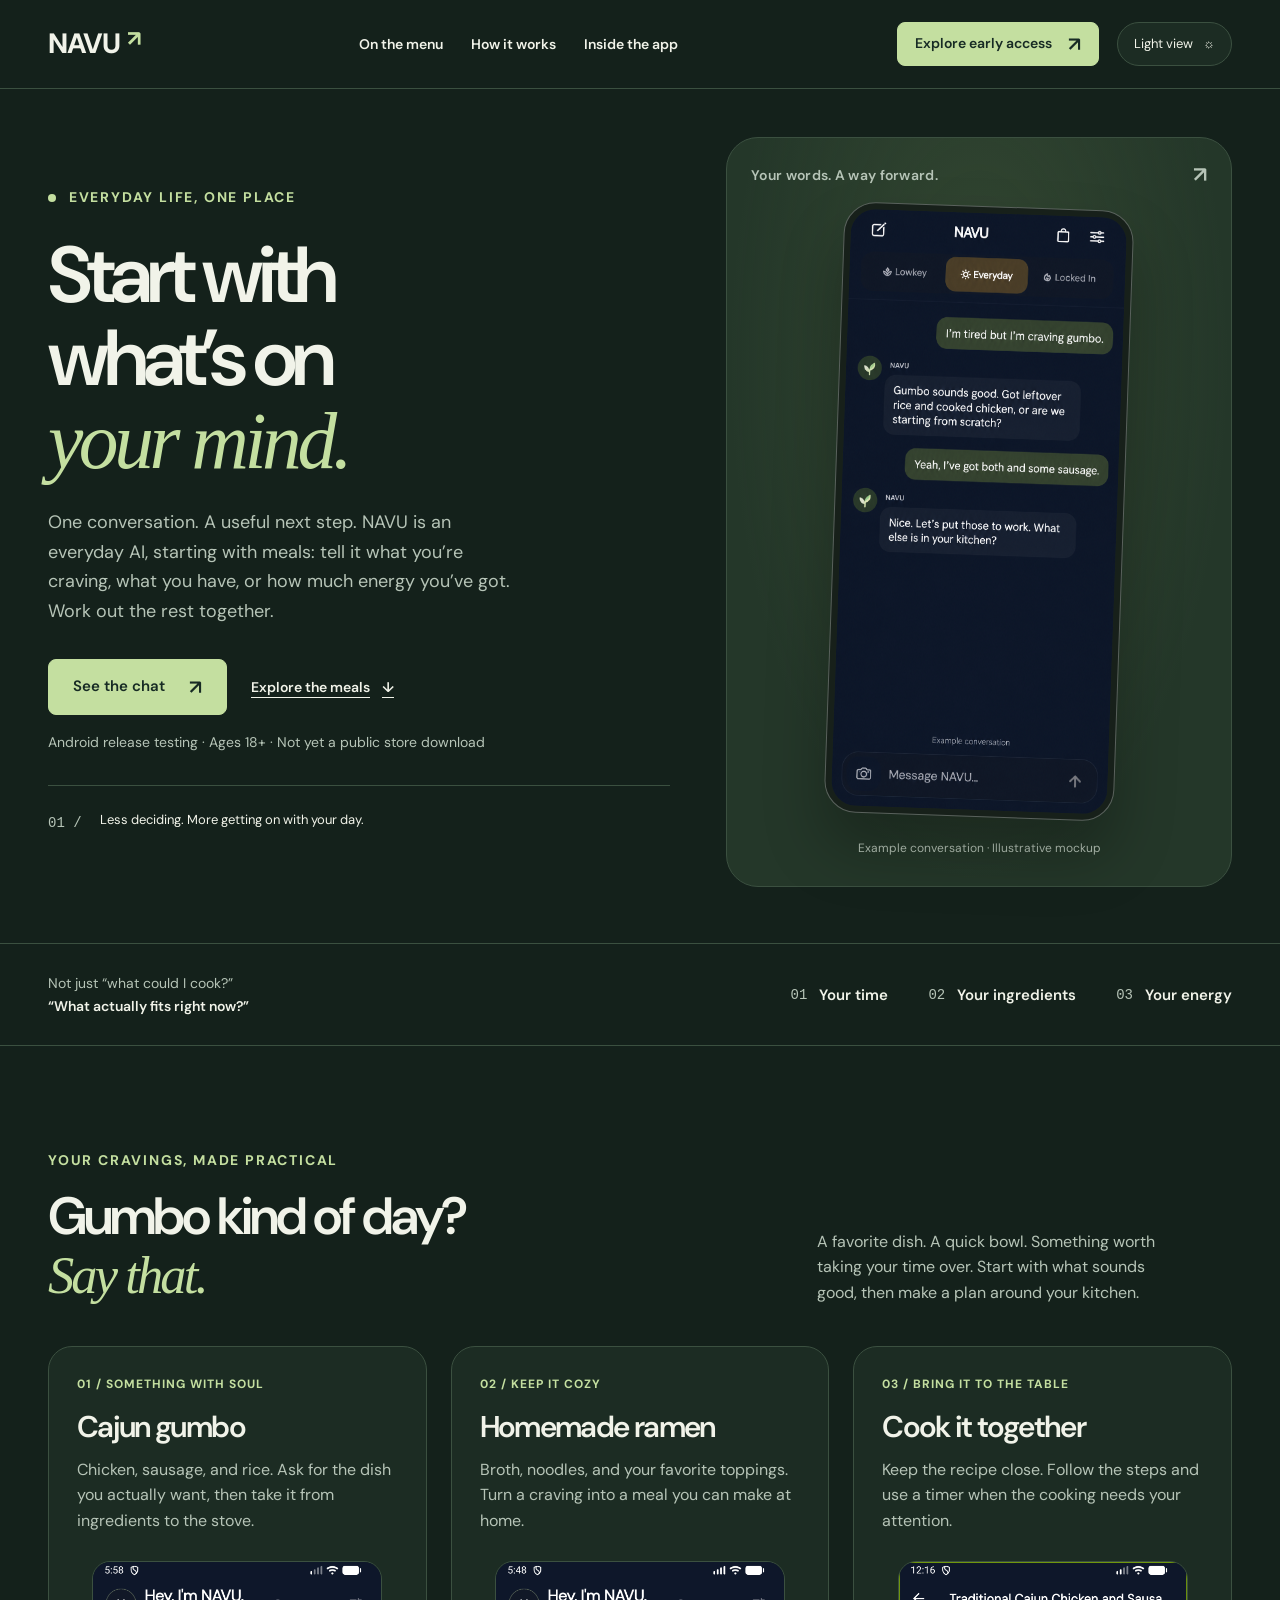
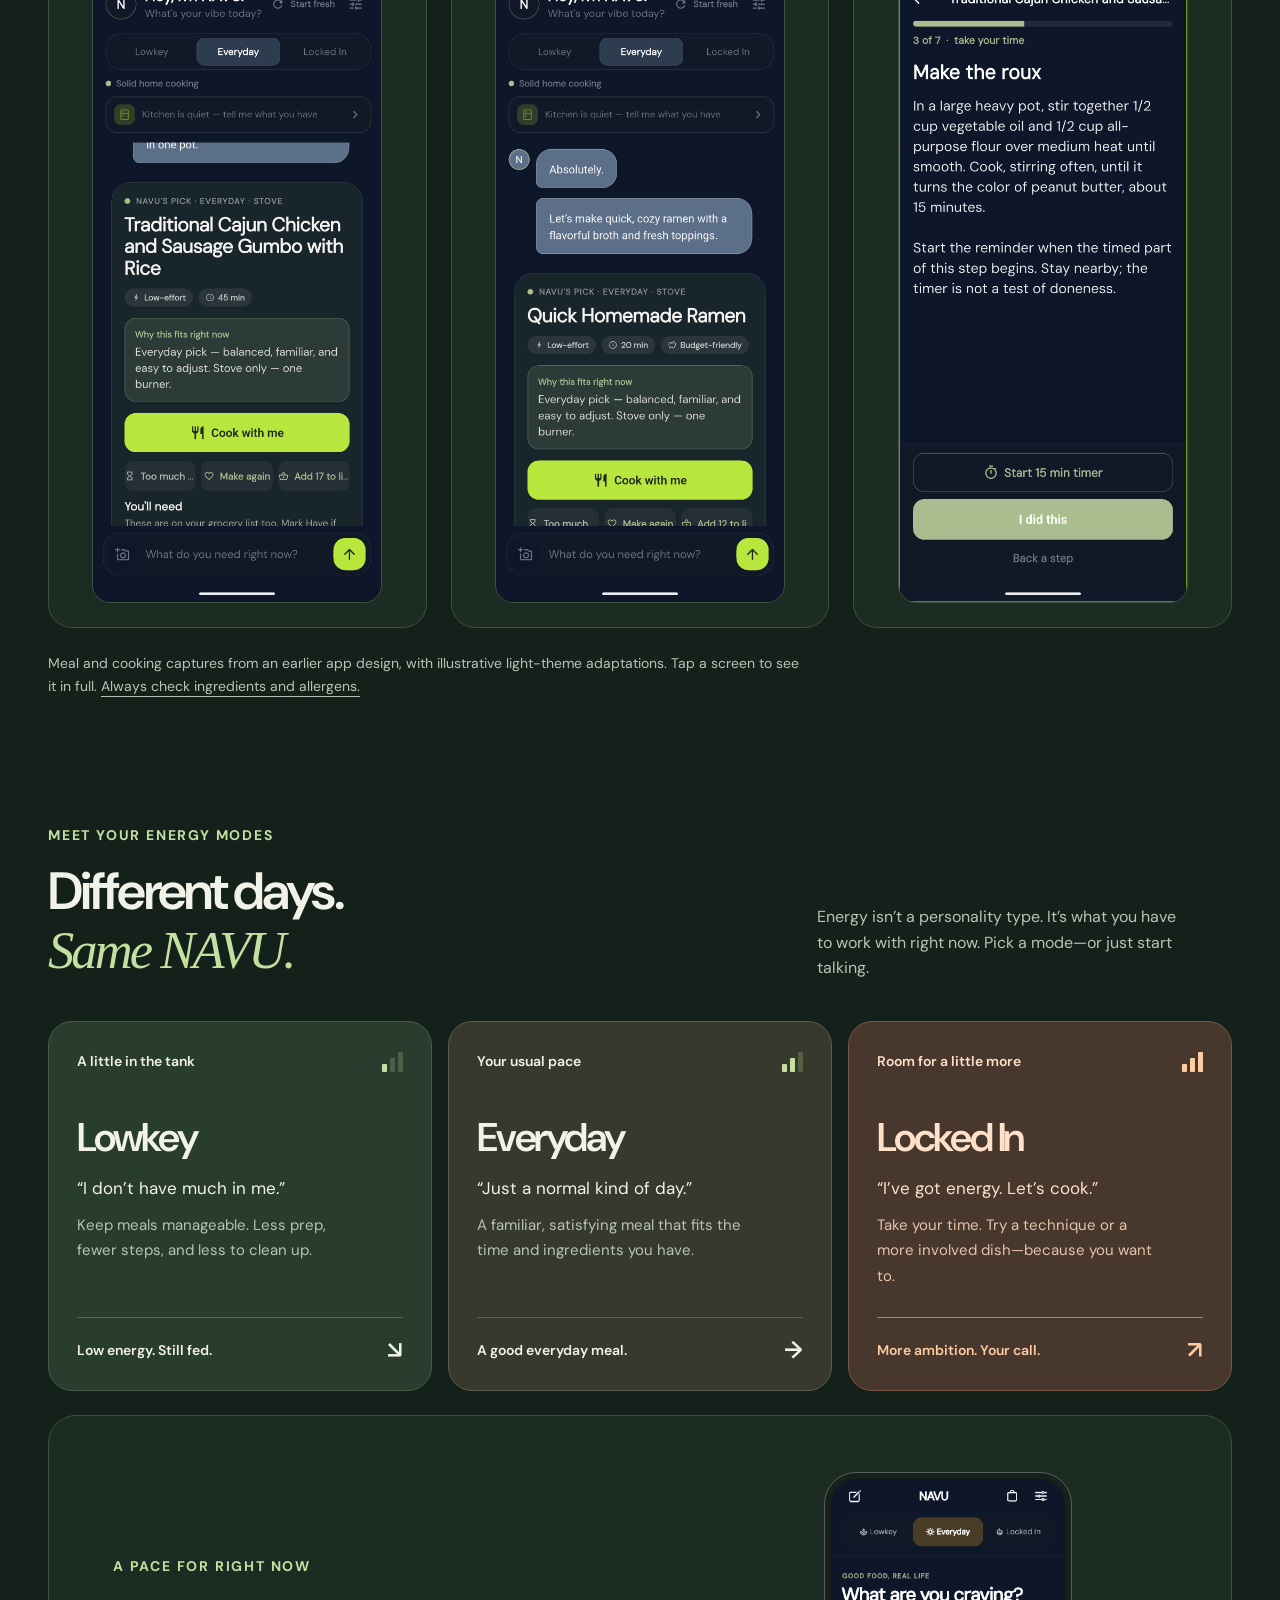
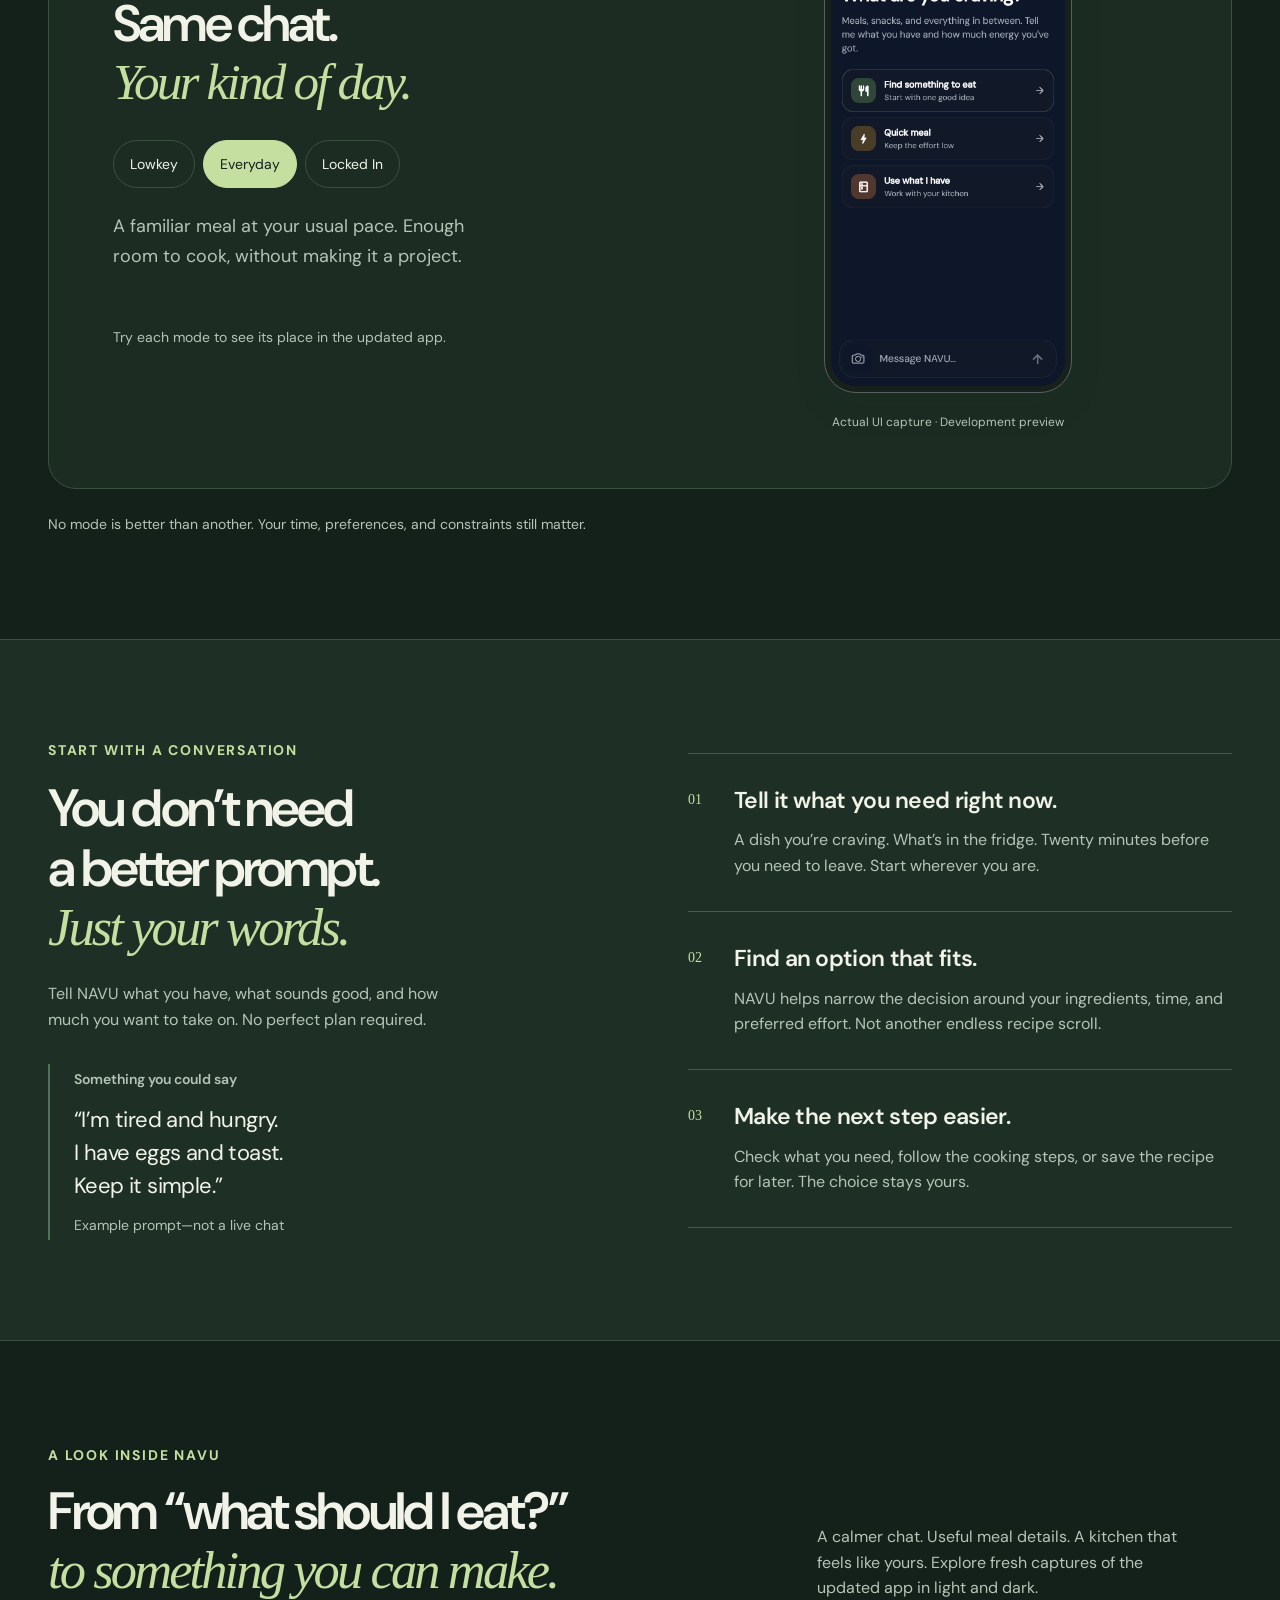
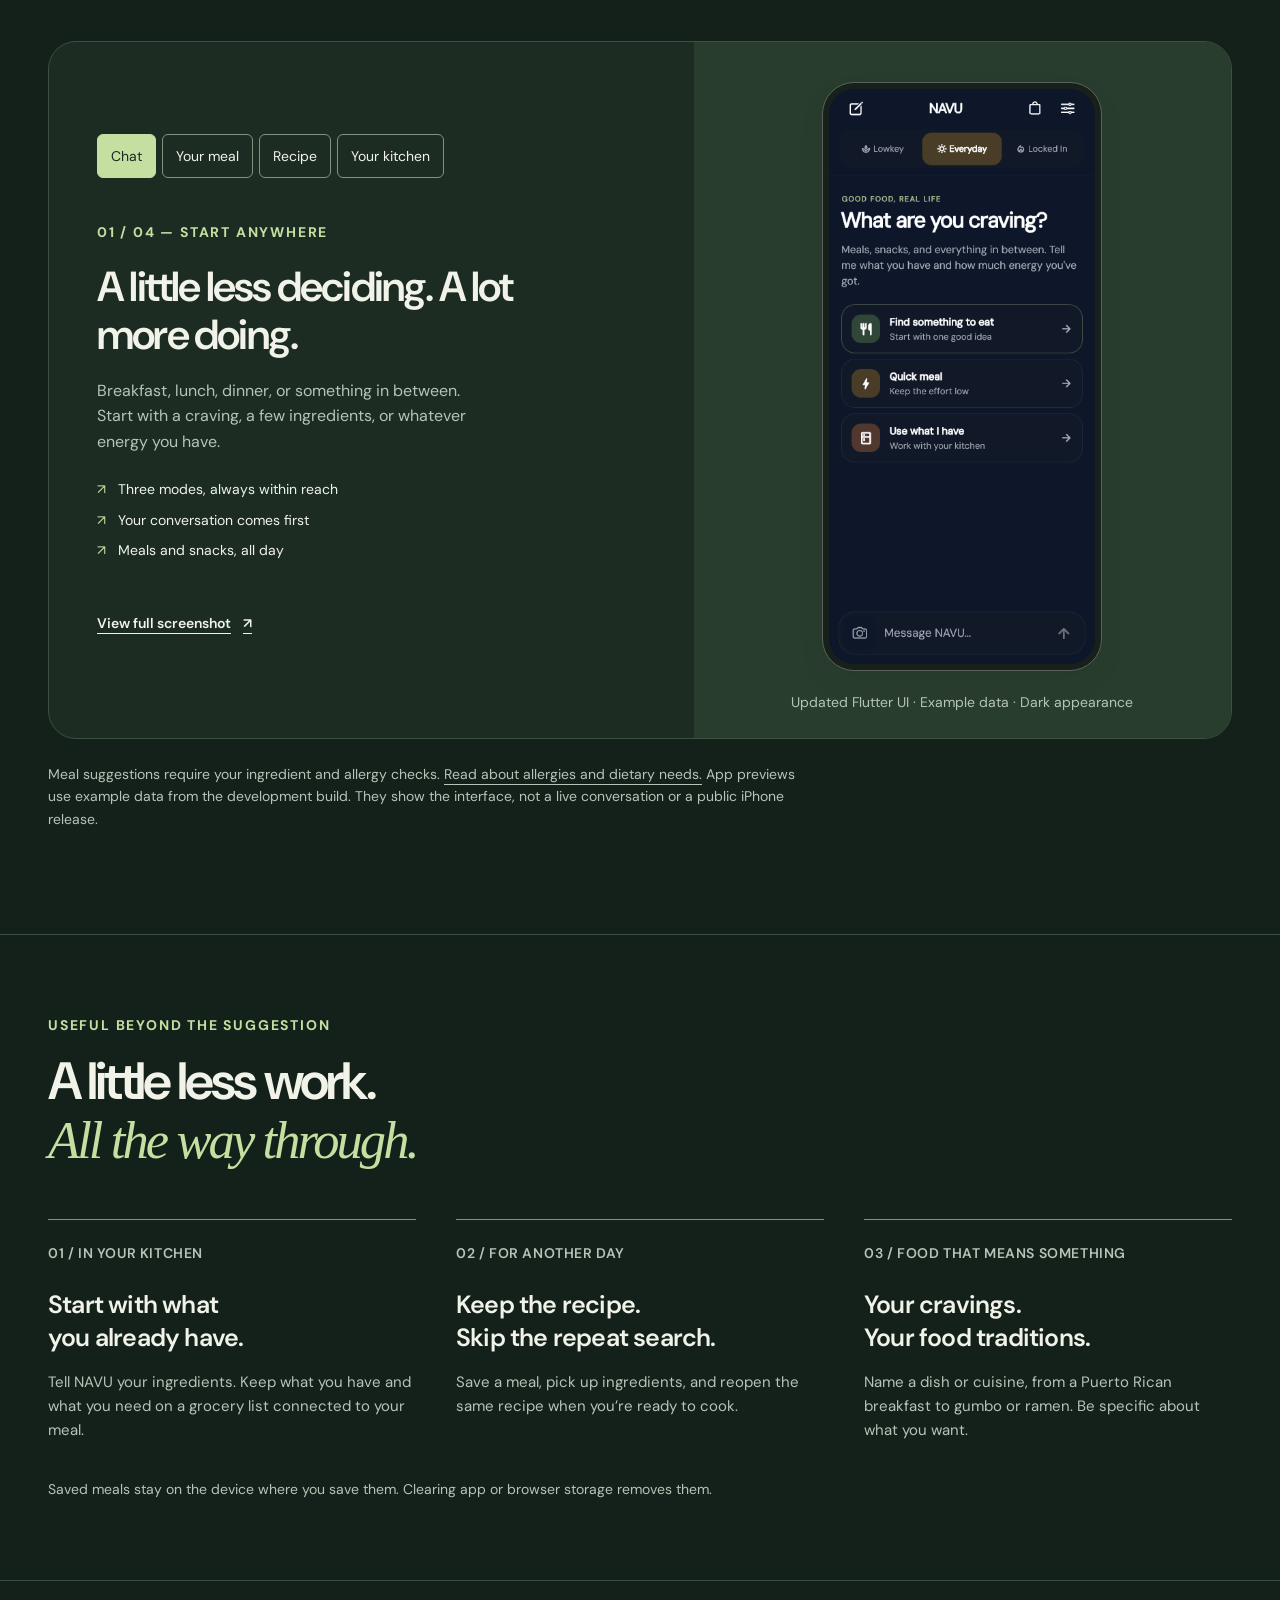
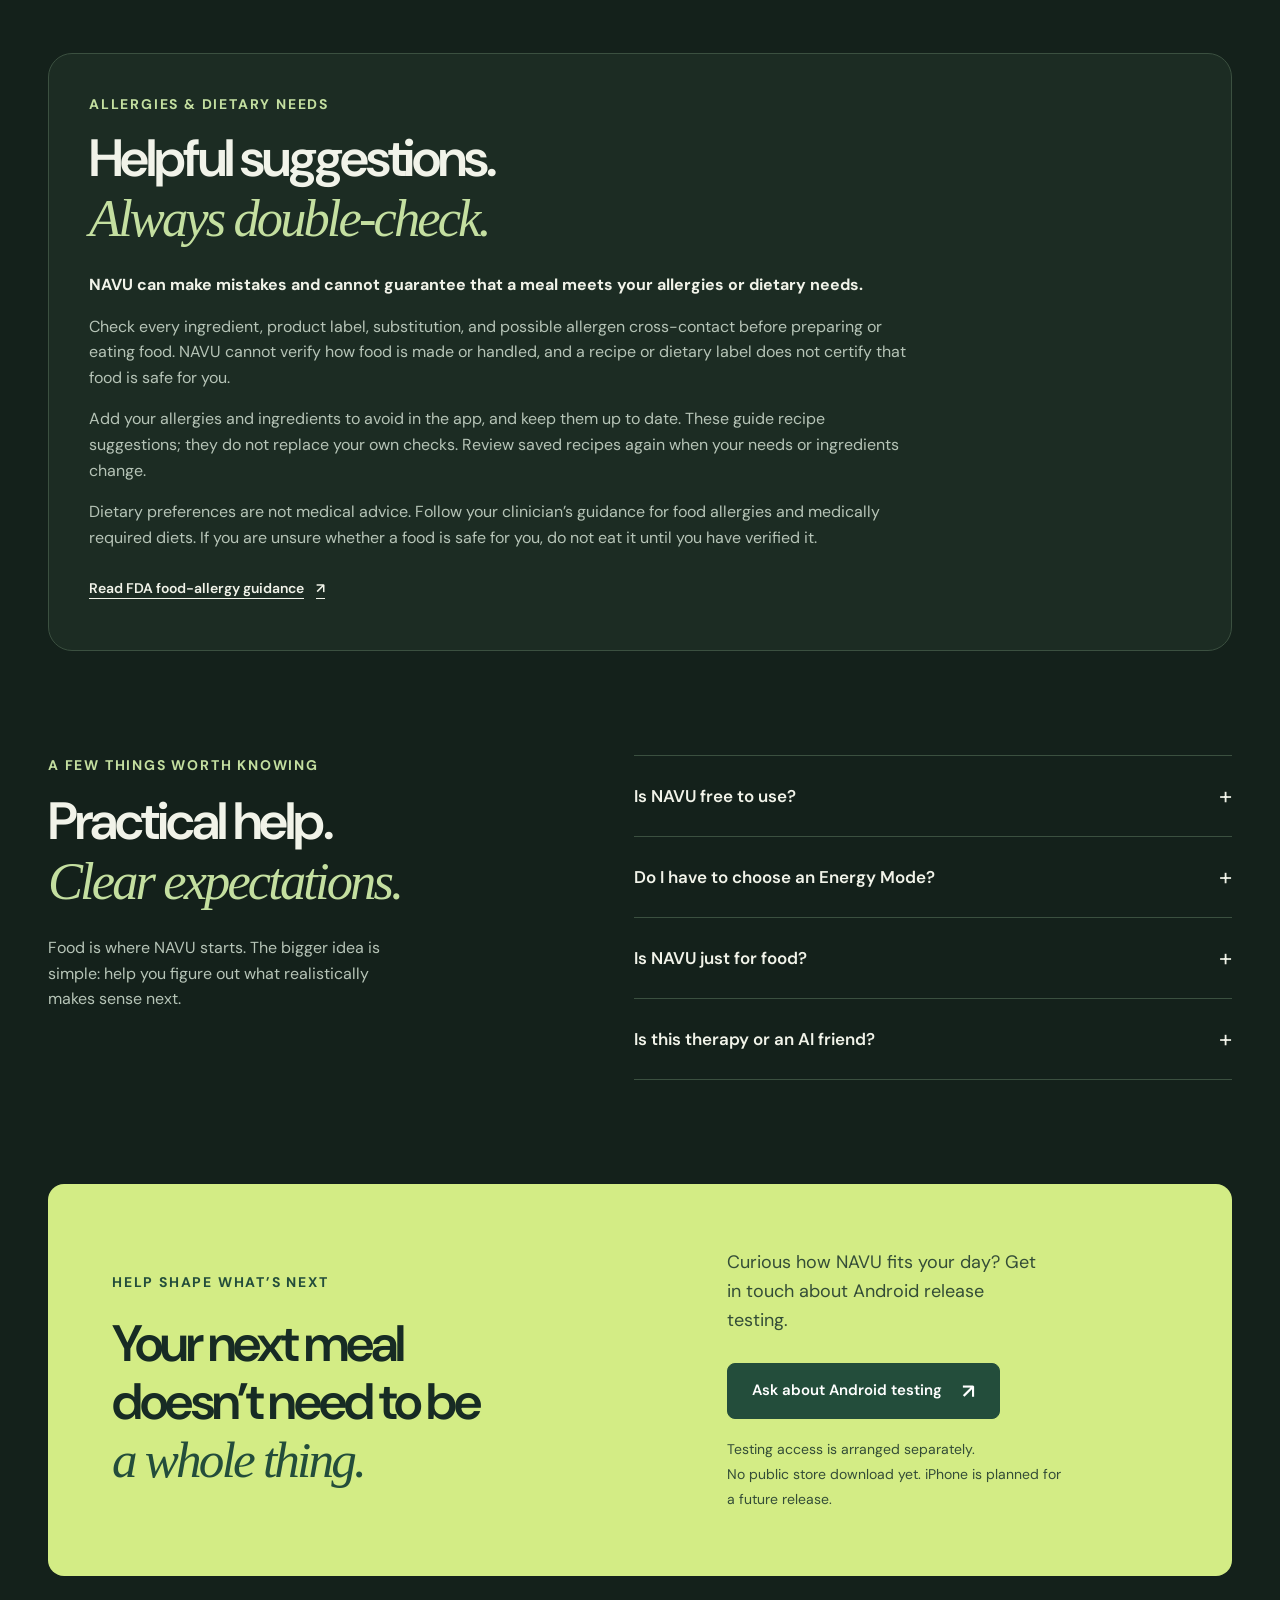
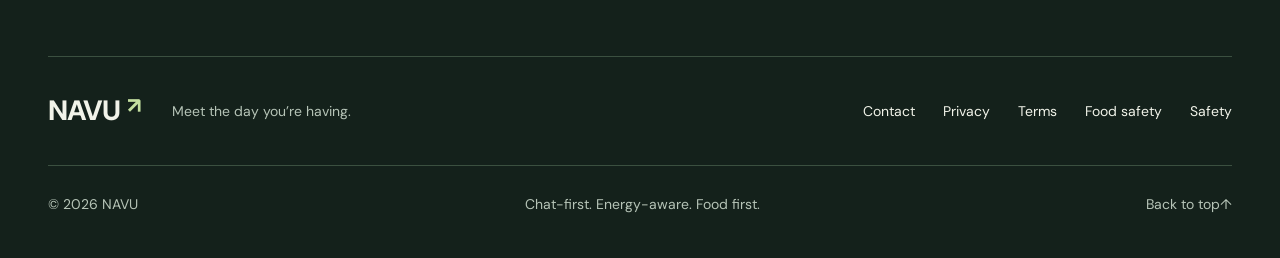
==== index.html @ 4146b5cf "Publish beta privacy notice and terms for shadow-mode retention" ====
<!DOCTYPE html>
<html lang="en" data-theme="dark">
<head>
  <meta charset="utf-8">
  <meta name="viewport" content="width=device-width, initial-scale=1">
  <title>NAVU — Everyday life starts with a conversation</title>
  <meta name="description" content="An everyday AI that starts with your words. Decide what to eat, plan groceries, and cook together—from quick ramen to Cajun gumbo. Meals are just the beginning.">
  <meta name="theme-color" content="#14211b">
  <meta property="og:title" content="NAVU — Everyday life starts with a conversation">
  <meta property="og:description" content="Tell NAVU what you need right now. Find a meal that fits. Chat-first, energy-aware, and starting with food.">
  <meta property="og:image" content="https://navu.life/icon-512.png">
  <meta property="og:image:alt" content="NAVU app icon">
  <meta property="og:url" content="https://navu.life/">
  <meta property="og:type" content="website">
  <meta name="twitter:card" content="summary">
  <link rel="canonical" href="https://navu.life/">
  <link rel="icon" type="image/png" href="favicon.png">
  <link rel="apple-touch-icon" href="icon-192.png">
  <link rel="stylesheet" href="website.css?v=20260909-2">
  <script src="website.js?v=20260909-2" defer></script>
</head>
<body>
  <a class="skip-link" href="#main">Skip to content</a>
  <header class="site-header">
    <div class="container header-inner">
      <a class="wordmark" href="index.html" aria-label="NAVU home">NAVU<span aria-hidden="true">↗</span></a>
      <nav class="desktop-nav" aria-label="Main navigation">
        <a href="#meals">On the menu</a>
        <a href="#technology">How it works</a>
        <a href="#demo">Inside the app</a>
      </nav>
      <a class="button button-small header-cta" href="#phones">Explore early access <span aria-hidden="true">↗</span></a>
      <button class="theme-toggle" type="button" aria-label="Switch to light appearance" data-theme-toggle hidden>Light view <span aria-hidden="true">☼</span></button>
      <details class="mobile-menu">
        <summary aria-label="Navigation menu">Menu <span aria-hidden="true">+</span></summary>
        <nav aria-label="Mobile navigation">
          <a href="#meals">On the menu</a>
          <a href="#technology">How it works</a>
          <a href="#demo">Inside the app</a>
          <a href="#phones">Android testing</a>
          <a href="privacy.html">Privacy</a><a href="terms.html">Terms</a>
        </nav>
      </details>
    </div>
  </header>

  <main id="main" tabindex="-1">
    <section class="hero container" aria-labelledby="hero-heading">
      <div class="hero-copy">
        <p class="eyebrow"><span class="small-mark" aria-hidden="true"></span> Everyday life, one place</p>
        <h1 id="hero-heading">Start with<br>what’s on<br><em>your mind.</em></h1>
        <p class="hero-description">One conversation. A useful next step. NAVU is an everyday AI, starting with meals: tell it what you’re craving, what you have, or how much energy you’ve got. Work out the rest together.</p>
        <div class="hero-actions">
          <a class="button" href="#demo">See the chat <span aria-hidden="true">↗</span></a>
          <a class="text-link" href="#meals">Explore the meals <span aria-hidden="true">↓</span></a>
        </div>
        <p class="access-note">Android release testing · Ages 18+ · Not yet a public store download</p>
        <div class="hero-principle"><span aria-hidden="true">01 /</span> Less deciding. More getting on with your day.</div>
      </div>
      <figure class="hero-visual">
        <div class="visual-topline"><span>Your words. A way forward.</span><span aria-hidden="true">↗</span></div>
        <div class="phone-frame hero-phone">
          <img src="assets/navu-gumbo-chat-example.png" data-hero-screen alt="Illustrative NAVU conversation: a tired user asks for gumbo and discusses rice, chicken, and sausage they already have" fetchpriority="high">
        </div>
        <figcaption data-hero-caption>Example conversation · Illustrative mockup</figcaption>
      </figure>
    </section>

    <div class="fit-strip">
      <div class="container fit-inner">
        <p>Not just “what could I cook?”<br><strong>“What actually fits right now?”</strong></p>
        <ul aria-label="What goes into a meal decision">
          <li><span aria-hidden="true">01</span> Your time</li>
          <li><span aria-hidden="true">02</span> Your ingredients</li>
          <li><span aria-hidden="true">03</span> Your energy</li>
        </ul>
      </div>
    </div>

    <section class="section container meal-showcase" id="meals" aria-labelledby="meals-heading">
      <div class="section-heading">
        <div><p class="eyebrow">Your cravings, made practical</p><h2 id="meals-heading">Gumbo kind of day?<br><em>Say that.</em></h2></div>
        <p>A favorite dish. A quick bowl. Something worth taking your time over. Start with what sounds good, then make a plan around your kitchen.</p>
      </div>
      <div class="meal-gallery">
        <article class="meal-story">
          <div class="meal-story-copy"><p class="eyebrow">01 / Something with soul</p><h3>Cajun gumbo</h3><p>Chicken, sausage, and rice. Ask for the dish you actually want, then take it from ingredients to the stove.</p></div>
          <a class="meal-capture" href="assets/navu-gumbo-real.png" aria-label="View the full Cajun gumbo app screenshot"><img src="assets/navu-gumbo-real.png" width="1080" height="2400" alt="Cajun chicken and sausage gumbo recipe card in an earlier NAVU app build" loading="lazy"></a>
        </article>
        <article class="meal-story">
          <div class="meal-story-copy"><p class="eyebrow">02 / Keep it cozy</p><h3>Homemade ramen</h3><p>Broth, noodles, and your favorite toppings. Turn a craving into a meal you can make at home.</p></div>
          <a class="meal-capture" href="assets/navu-ramen-real.png" aria-label="View the full homemade ramen app screenshot"><img src="assets/navu-ramen-real.png" width="1080" height="2400" alt="Homemade ramen conversation and recipe card in an earlier NAVU app build" loading="lazy"></a>
        </article>
        <article class="meal-story">
          <div class="meal-story-copy"><p class="eyebrow">03 / Bring it to the table</p><h3>Cook it together</h3><p>Keep the recipe close. Follow the steps and use a timer when the cooking needs your attention.</p></div>
          <a class="meal-capture" href="assets/navu-cook-with-me-20260830.png" aria-label="View the full gumbo cooking steps screenshot"><img src="assets/navu-cook-with-me-20260830.png" width="1080" height="2400" alt="Gumbo roux step and cooking timer in an earlier NAVU app build" loading="lazy"></a>
        </article>
      </div>
      <p class="section-note">Meal and cooking captures from an earlier app design, with illustrative light-theme adaptations. Tap a screen to see it in full. <a href="#food-safety">Always check ingredients and allergens.</a></p>
    </section>

    <section class="section container energy-section" id="vibes" aria-labelledby="energy-heading">
      <div class="section-heading">
        <div><p class="eyebrow">Meet your Energy Modes</p><h2 id="energy-heading">Different days.<br><em>Same NAVU.</em></h2></div>
        <p>Energy isn’t a personality type. It’s what you have to work with right now. Pick a mode—or just start talking.</p>
      </div>
      <div class="energy-grid">
        <article class="energy-card lowkey">
          <div class="mode-top"><span class="mode-level">A little in the tank</span><span class="energy-meter" aria-hidden="true"><i></i><i></i><i></i></span></div>
          <h3>Lowkey</h3>
          <p class="mode-quote">“I don’t have much in me.”</p>
          <p>Keep meals manageable. Less prep, fewer steps, and less to clean up.</p>
          <div class="mode-bottom"><span>Low energy. Still fed.</span><span aria-hidden="true">↘</span></div>
        </article>
        <article class="energy-card everyday">
          <div class="mode-top"><span class="mode-level">Your usual pace</span><span class="energy-meter" aria-hidden="true"><i></i><i></i><i></i></span></div>
          <h3>Everyday</h3>
          <p class="mode-quote">“Just a normal kind of day.”</p>
          <p>A familiar, satisfying meal that fits the time and ingredients you have.</p>
          <div class="mode-bottom"><span>A good everyday meal.</span><span aria-hidden="true">→</span></div>
        </article>
        <article class="energy-card locked">
          <div class="mode-top"><span class="mode-level">Room for a little more</span><span class="energy-meter" aria-hidden="true"><i></i><i></i><i></i></span></div>
          <h3>Locked In</h3>
          <p class="mode-quote">“I’ve got energy. Let’s cook.”</p>
          <p>Take your time. Try a technique or a more involved dish—because you want to.</p>
          <div class="mode-bottom"><span>More ambition. Your call.</span><span aria-hidden="true">↗</span></div>
        </article>
      </div>
      <div class="mode-explorer" data-mode-explorer>
        <div class="mode-explorer-copy">
          <p class="eyebrow">A pace for right now</p>
          <h3>Same chat.<br><em>Your kind of day.</em></h3>
          <div class="mode-options" role="group" aria-label="Preview an energy mode" hidden>
            <button type="button" data-mode="lowkey" aria-pressed="false">Lowkey</button>
            <button type="button" data-mode="everyday" aria-pressed="true">Everyday</button>
            <button type="button" data-mode="locked" aria-pressed="false">Locked In</button>
          </div>
          <div aria-live="polite" aria-atomic="true"><p class="mode-detail" data-mode-description>A familiar meal at your usual pace. Enough room to cook, without making it a project.</p></div>
          <p class="section-note">Try each mode to see its place in the updated app.</p>
        </div>
        <figure><div class="phone-frame mode-phone"><img data-mode-screen src="assets/preview/welcome-dark.png" width="390" height="844" alt="Everyday selected on NAVU’s updated chat home" loading="lazy"></div><figcaption>Actual UI capture · Development preview</figcaption></figure>
      </div>
      <p class="section-note">No mode is better than another. Your time, preferences, and constraints still matter.</p>
    </section>

    <section class="how-section" id="technology" aria-labelledby="how-heading">
      <div class="container how-layout">
        <div class="how-intro">
          <p class="eyebrow">Start with a conversation</p>
          <h2 id="how-heading">You don’t need<br>a better prompt.<br><em>Just your words.</em></h2>
          <p>Tell NAVU what you have, what sounds good, and how much you want to take on. No perfect plan required.</p>
          <div class="prompt-example"><span class="example-label">Something you could say</span><blockquote>“I’m tired and hungry.<br>I have eggs and toast.<br>Keep it simple.”</blockquote><span class="example-caption">Example prompt—not a live chat</span></div>
        </div>
        <ol class="how-steps">
          <li><span class="step-index">01</span><div><h3>Tell it what you need right now.</h3><p>A dish you’re craving. What’s in the fridge. Twenty minutes before you need to leave. Start wherever you are.</p></div></li>
          <li><span class="step-index">02</span><div><h3>Find an option that fits.</h3><p>NAVU helps narrow the decision around your ingredients, time, and preferred effort. Not another endless recipe scroll.</p></div></li>
          <li><span class="step-index">03</span><div><h3>Make the next step easier.</h3><p>Check what you need, follow the cooking steps, or save the recipe for later. The choice stays yours.</p></div></li>
        </ol>
      </div>
    </section>

    <section class="section container" id="demo" aria-labelledby="demo-heading">
      <div class="section-heading">
        <div><p class="eyebrow">A look inside NAVU</p><h2 id="demo-heading">From “what should I eat?”<br><em>to something you can make.</em></h2></div>
        <p>A calmer chat. Useful meal details. A kitchen that feels like yours. Explore fresh captures of the updated app in light and dark.</p>
      </div>
      <div class="product-tour" data-product-tour>
        <div class="tour-content">
          <div class="tour-buttons" role="group" aria-label="Choose an app screenshot" hidden>
            <button type="button" data-tour-tab="chat" aria-pressed="true">Chat</button>
            <button type="button" data-tour-tab="meal" aria-pressed="false">Your meal</button>
            <button type="button" data-tour-tab="recipe" aria-pressed="false">Recipe</button>
            <button type="button" data-tour-tab="setup" aria-pressed="false">Your kitchen</button>
          </div>
          <div class="tour-text" aria-live="polite" aria-atomic="true">
            <p class="eyebrow" data-tour-counter>01 / 04 — Start anywhere</p>
            <h3 data-tour-title>A little less deciding. A lot more doing.</h3>
            <p data-tour-body>Breakfast, lunch, dinner, or something in between. Start with a craving, a few ingredients, or whatever energy you have.</p>
            <ul class="tour-features" data-tour-features><li>Three modes, always within reach</li><li>Your conversation comes first</li><li>Meals and snacks, all day</li></ul>
          </div>
          <a class="text-link" data-tour-full href="assets/preview/welcome-dark.png">View full screenshot <span aria-hidden="true">↗</span></a>
        </div>
        <figure class="tour-visual">
          <div class="phone-frame tour-phone"><img data-tour-screen src="assets/preview/welcome-dark.png" width="390" height="844" alt="NAVU chat home in dark mode with three energy selections" loading="lazy"></div>
          <figcaption data-tour-caption>Updated Flutter UI · Example data · Dark appearance</figcaption>
        </figure>
      </div>
      <p class="section-note">Meal suggestions require your ingredient and allergy checks. <a href="#food-safety">Read about allergies and dietary needs.</a> App previews use example data from the development build. They show the interface, not a live conversation or a public iPhone release.</p>
    </section>

    <section class="practical-section" aria-labelledby="practical-heading">
      <div class="container">
        <div class="section-heading"><div><p class="eyebrow">Useful beyond the suggestion</p><h2 id="practical-heading">A little less work.<br><em>All the way through.</em></h2></div></div>
        <div class="practical-grid">
          <article id="grocery"><span class="feature-number">01 / In your kitchen</span><h3>Start with what<br>you already have.</h3><p>Tell NAVU your ingredients. Keep what you have and what you need on a grocery list connected to your meal.</p></article>
          <article id="saved-meals"><span class="feature-number">02 / For another day</span><h3>Keep the recipe.<br>Skip the repeat search.</h3><p>Save a meal, pick up ingredients, and reopen the same recipe when you’re ready to cook.</p></article>
          <article id="regions"><span class="feature-number">03 / Food that means something</span><h3>Your cravings.<br>Your food traditions.</h3><p>Name a dish or cuisine, from a Puerto Rican breakfast to gumbo or ramen. Be specific about what you want.</p></article>
        </div>
        <p class="section-note">Saved meals stay on the device where you save them. Clearing app or browser storage removes them.</p>
      </div>
    </section>

    <section class="container food-safety-section" id="food-safety" aria-labelledby="food-safety-heading">
      <p class="eyebrow">Allergies & dietary needs</p>
      <h2 id="food-safety-heading">Helpful suggestions.<br><em>Always double-check.</em></h2>
      <p><strong>NAVU can make mistakes and cannot guarantee that a meal meets your allergies or dietary needs.</strong></p>
      <p>Check every ingredient, product label, substitution, and possible allergen cross-contact before preparing or eating food. NAVU cannot verify how food is made or handled, and a recipe or dietary label does not certify that food is safe for you.</p>
      <p>Add your allergies and ingredients to avoid in the app, and keep them up to date. These guide recipe suggestions; they do not replace your own checks. Review saved recipes again when your needs or ingredients change.</p>
      <p>Dietary preferences are not medical advice. Follow your clinician’s guidance for food allergies and medically required diets. If you are unsure whether a food is safe for you, do not eat it until you have verified it.</p>
      <a class="text-link" href="https://www.fda.gov/food/nutrition-food-labeling-and-critical-foods/food-allergies">Read FDA food-allergy guidance <span aria-hidden="true">↗</span></a>
    </section>

    <section class="section container faq-layout" id="free" aria-labelledby="faq-heading">
      <div><p class="eyebrow">A few things worth knowing</p><h2 id="faq-heading">Practical help.<br><em>Clear expectations.</em></h2><p class="faq-intro">Food is where NAVU starts. The bigger idea is simple: help you figure out what realistically makes sense next.</p></div>
      <div class="faq-list">
        <details><summary>Is NAVU free to use?<span aria-hidden="true">+</span></summary><div class="faq-answer"><p>The core experience is free and does not require an account. NAVU’s commitment is to keep that everyday usefulness accessible.</p><p>See the <a href="privacy.html">privacy policy</a> for current information about the service and its business model.</p></div></details>
        <details><summary>Do I have to choose an Energy Mode?<span aria-hidden="true">+</span></summary><div class="faq-answer"><p>No. You can pick Lowkey, Everyday, or Locked In, or just describe what you need. A mode is a starting point—not a label for who you are.</p></div></details>
        <details><summary>Is NAVU just for food?<span aria-hidden="true">+</span></summary><div class="faq-answer"><p>Meals, groceries, and cooking are the focus today. NAVU’s broader direction is practical, capacity-aware help across everyday life. Additional areas are future possibilities, not features we’re advertising as available now.</p></div></details>
        <details id="safety"><summary>Is this therapy or an AI friend?<span aria-hidden="true">+</span></summary><div class="faq-answer"><p>No. NAVU is a practical decision and action tool, starting with food. A natural conversation is the interface—not a promise of friendship, counseling, or medical care.</p><p>NAVU is not a therapist, clinician, or crisis service. If you need urgent support in the U.S. or its territories, <a href="tel:988">call 988</a> or <a href="sms:988">text 988</a>. For immediate danger, call 911. Elsewhere, contact your local emergency or crisis service. <a href="https://988lifeline.org/get-help/">More about 988</a>.</p></div></details>
      </div>
    </section>

    <section class="container launch-section" id="phones" aria-labelledby="launch-heading">
      <div class="launch-card">
        <div><p class="eyebrow">Help shape what’s next</p><h2 id="launch-heading">Your next meal<br>doesn’t need to be<br><em>a whole thing.</em></h2></div>
        <div class="launch-copy"><p>Curious how NAVU fits your day? Get in touch about Android release testing.</p><a class="button button-light" href="mailto:joseph.devteam@gmail.com?subject=NAVU%20Android%20testing">Ask about Android testing <span aria-hidden="true">↗</span></a><p class="launch-note">Testing access is arranged separately.<br>No public store download yet. iPhone is planned for a future release.</p></div>
      </div>
    </section>
  </main>

  <dialog class="screenshot-viewer" aria-label="Screenshot preview" data-screenshot-viewer>
    <div class="screenshot-toolbar"><span>Screenshot preview</span><button type="button" data-screenshot-close autofocus aria-label="Close screenshot">Close <span aria-hidden="true">×</span></button></div>
    <div class="screenshot-content"><img data-screenshot-image alt=""></div>
  </dialog>
  <footer class="site-footer container">
    <div class="footer-top"><a class="wordmark" href="index.html" aria-label="NAVU home">NAVU<span aria-hidden="true">↗</span></a><p>Meet the day you’re having.</p><nav aria-label="Footer navigation"><a href="mailto:joseph.devteam@gmail.com?subject=NAVU%20question">Contact</a><a href="privacy.html">Privacy</a><a href="terms.html">Terms</a><a href="#food-safety">Food safety</a><a href="#safety">Safety</a></nav></div>
    <div class="footer-bottom"><p>© 2026 NAVU</p><p>Chat-first. Energy-aware. Food first.</p><a href="#main">Back to top <span aria-hidden="true">↑</span></a></div>
  </footer>
</body>
</html>
---- website.css ----
/* NAVU marketing site. Deliberately isolated from the legacy stylesheet. */
.screenshot-open{overflow:hidden}
.screenshot-viewer{padding:0;border:1px solid var(--line);border-radius:18px;background:var(--paper);color:var(--ink);width:min(650px,calc(100% - 24px));max-height:92dvh;overflow:auto}
.screenshot-viewer::backdrop{background:#000b}
.screenshot-toolbar{position:sticky;top:0;z-index:1;display:flex;align-items:center;justify-content:space-between;gap:16px;padding:12px 20px;background:var(--paper);border-bottom:1px solid var(--line);font-size:14px}
.screenshot-toolbar button{min-height:44px;padding:8px 16px;border:1px solid var(--line);border-radius:8px;background:var(--surface);color:var(--ink);cursor:pointer}
.screenshot-content{padding:16px;display:flex;justify-content:center}
.screenshot-content img{width:auto;max-width:100%;height:auto;max-height:none;border-radius:8px}
.meal-gallery{display:grid;grid-template-columns:repeat(3,minmax(0,1fr));gap:24px}
.meal-story{min-width:0;border:1px solid var(--line);border-radius:24px;background:var(--surface);overflow:hidden;display:flex;flex-direction:column}
.meal-story-copy{padding:28px}
.meal-story-copy .eyebrow{font-size:12px;letter-spacing:1px}
.meal-story h3{font-size:30px;line-height:1.2;margin:16px 0 12px}
.meal-story-copy>p:last-child{color:var(--muted);font-size:16px}
.meal-capture{display:block;width:calc(100% - 48px);max-width:290px;margin:auto auto 24px;border:1px solid var(--line);border-radius:18px;overflow:hidden;background:#101827;transition:transform .2s}
.meal-capture:hover{transform:translateY(-4px)}
.meal-capture img{width:100%;height:auto}
.meal-showcase+.energy-section{padding-top:24px}
@media(max-width:800px){.meal-gallery{grid-template-columns:minmax(0,1fr)}.meal-story{display:grid;grid-template-columns:minmax(0,1fr) minmax(0,1fr);align-items:center}.meal-capture{margin:24px auto;width:calc(100% - 24px)}.meal-story-copy{padding:24px}.meal-story h3{font-size:26px}}
@media(max-width:480px){.meal-story{grid-template-columns:minmax(0,1fr)}.meal-capture{width:calc(100% - 48px);max-width:260px;margin-top:0}}
:root{color-scheme:light;--paper:#f7f5ef;--surface:#fffdf8;--ink:#172b24;--muted:#536158;--line:#d9ddd3;--green:#234d3b;--accent:#d3ec85;--sage:#e8eddf;--sans:"DM Sans",Arial,Helvetica,sans-serif;--serif:Georgia,'Times New Roman',serif}
*,*::before,*::after{box-sizing:border-box}
html{scroll-behavior:smooth;scroll-padding-top:104px}
body{margin:0;background:var(--paper);color:var(--ink);font:16px/1.6 var(--sans);-webkit-font-smoothing:antialiased}
h1,h2,h3,p,figure,blockquote{margin:0}
a{color:inherit;text-underline-offset:5px}
button,summary,a{-webkit-tap-highlight-color:transparent}
button{font:inherit}
a:focus-visible,button:focus-visible,summary:focus-visible{outline:3px solid var(--green);outline-offset:5px}
img{display:block;max-width:100%;height:auto}
[hidden]{display:none!important}
.container{width:min(1184px,calc(100% - 64px));margin-inline:auto}
section[id],article[id],details[id]{scroll-margin-top:104px}
.skip-link{position:absolute;top:10px;left:16px;transform:translateY(-160%);background:var(--green);color:var(--paper);padding:12px 20px;z-index:100}
.skip-link:focus{transform:none}
.site-header{position:sticky;top:0;z-index:20;background:var(--paper);border-bottom:1px solid var(--line)}
.header-inner{min-height:88px;display:flex;align-items:center;justify-content:space-between;gap:24px}
.wordmark{display:inline-flex;align-items:center;gap:8px;min-height:44px;font-size:28px;line-height:1;font-weight:800;letter-spacing:-1.5px;text-decoration:none}
.wordmark>span{color:var(--green);font-size:22px;align-self:flex-start;margin-top:6px}
.desktop-nav{display:flex;gap:28px;align-items:center}
.desktop-nav a{display:inline-flex;align-items:center;min-height:44px;font-size:14px;font-weight:600;text-decoration:none}
.desktop-nav a:hover,.site-footer a:hover{text-decoration:underline}
.button{display:inline-flex;align-items:center;justify-content:center;gap:24px;min-height:56px;padding:15px 24px;background:var(--green);color:#fff;border:1px solid var(--green);border-radius:8px;text-decoration:none;font-size:15px;font-weight:600;line-height:1.4;transition:background .15s}
.button:hover{background:#183e2d}
.button>span{font-size:20px;line-height:1}
.button-small{min-height:44px;padding:11px 17px;gap:16px;font-size:14px}
.mobile-menu{display:none}
.eyebrow{font-size:14px;letter-spacing:1.8px;line-height:1.5;text-transform:uppercase;font-weight:700;color:var(--green)}
.small-mark{display:inline-block;flex:none;width:8px;height:8px;border-radius:50%;background:var(--green);margin-right:8px}
h1,h2,h3{font-weight:600;letter-spacing:-.055em}
h1{font-size:clamp(60px,6.2vw,86px);line-height:1.04}
h2{font-size:clamp(36px,4.1vw,56px);line-height:1.13}
h1 em,h2 em{font-family:var(--serif);font-weight:400;letter-spacing:-.055em;color:var(--green)}
.hero{display:grid;grid-template-columns:minmax(0,1.23fr) minmax(0,1fr);align-items:center;gap:56px;padding-block:48px 56px}
.hero-copy{padding-block:24px}
.hero .eyebrow{margin-bottom:26px}
.hero-description{margin-top:26px;max-width:475px;font-size:18px;line-height:1.65;color:var(--muted)}
.hero-actions{display:flex;align-items:center;flex-wrap:wrap;gap:16px 24px;margin-top:32px}
.text-link{display:inline-flex;align-items:center;min-height:44px;gap:12px;font-size:14px;font-weight:600}
.text-link:hover{text-decoration-thickness:2px}
.access-note{font-size:14px;color:var(--muted);margin-top:16px;line-height:1.6}
.hero-principle{display:flex;gap:18px;padding-top:24px;margin-top:32px;border-top:1px solid var(--line);font-size:14px}
.hero-principle>span{font:14px/1.9 monospace;color:var(--muted)}
.hero-visual{position:relative;min-width:0;display:flex;flex-direction:column;align-items:center;background:var(--sage);border-radius:16px;padding:26px 24px 22px}
.visual-topline{align-self:stretch;display:flex;justify-content:space-between;font-size:14px;font-weight:600;letter-spacing:.3px;color:var(--muted);margin-bottom:20px}
.visual-topline>span:last-child{font-size:22px;line-height:1}
.phone-frame{background:#101827;padding:7px;border:1px solid #59615c;border-radius:30px;box-shadow:0 16px 32px #132c241c;width:258px;max-width:100%;overflow:hidden}
.phone-frame img{width:100%;height:auto;border-radius:22px}
.hero-visual figcaption{display:flex;align-items:center;text-align:center;margin-top:22px;font-size:14px;color:var(--muted)}
.fit-strip{border-block:1px solid var(--line)}
.fit-inner{display:flex;align-items:center;justify-content:space-between;gap:32px;padding-block:28px}
.fit-inner>p{font-size:14px;color:var(--muted)}
.fit-inner strong{color:var(--ink);font-weight:600}
.fit-inner ul{display:flex;flex-wrap:wrap;gap:40px;list-style:none;padding:0;margin:0}
.fit-inner li{display:flex;align-items:center;gap:12px;font-size:15px;font-weight:600}
.fit-inner li>span{font:14px/1 monospace;color:var(--muted);padding:8px 0}
.section{padding-block:104px}
.section-heading{display:grid;grid-template-columns:minmax(0,1.7fr) minmax(0,1fr);align-items:end;gap:64px;margin-bottom:40px}
.section-heading .eyebrow{margin-bottom:16px}
.section-heading>p{max-width:365px;color:var(--muted);font-size:16px}
.energy-grid{display:grid;grid-template-columns:repeat(3,minmax(0,1fr));gap:16px}
.energy-card{display:flex;flex-direction:column;padding:28px;border:1px solid var(--line);border-radius:12px;background:var(--surface)}
.energy-card.lowkey{background:#e9eee4;border-color:#d4ddcf}
.energy-card.everyday{background:#f1eadb;border-color:#e1d8c7}
.energy-card.locked{background:var(--green);color:#fff;border-color:var(--green)}
.mode-top{display:flex;justify-content:space-between;align-items:center;gap:12px;margin-bottom:42px}
.mode-level{font-size:14px;font-weight:600}
.energy-meter{display:flex;align-items:end;gap:3px;height:22px;flex:none;color:var(--green)}
.energy-meter i{width:5px;background:currentColor;border-radius:1px;height:8px}
.energy-meter i:nth-child(2){height:14px}
.energy-meter i:nth-child(3){height:20px}
.lowkey .energy-meter i:not(:first-child),.everyday .energy-meter i:last-child{opacity:.22}
.locked .energy-meter{color:var(--accent)}
.energy-card h3{font-size:36px;line-height:1.15;margin-bottom:16px}
.mode-quote{font-size:17px;line-height:1.45;margin-bottom:12px}
.energy-card>p:not(.mode-quote){font-size:15px;color:var(--muted);line-height:1.7;max-width:280px;margin-bottom:28px}
.energy-card.locked>p:not(.mode-quote){color:#d5e2d9}
.mode-bottom{display:flex;justify-content:space-between;align-items:center;gap:16px;padding-top:20px;margin-top:auto;border-top:1px solid #c4cdbc;font-size:14px;font-weight:600}
.locked .mode-bottom{border-color:#60826d;color:var(--accent)}
.mode-bottom>span:last-child{font-size:24px;line-height:1}
.section-note{color:var(--muted);font-size:14px;margin-top:24px;max-width:760px}
.how-section{padding-block:100px;background:#e9ede4;border-block:1px solid var(--line)}
.how-layout{display:grid;grid-template-columns:minmax(0,1fr) minmax(0,1fr);gap:96px;align-items:center}
.how-intro .eyebrow{margin-bottom:18px}
.how-intro>p:not(.eyebrow){margin-top:24px;color:var(--muted);max-width:415px}
.prompt-example{border-left:2px solid #54715b;margin-top:32px;padding:4px 0 4px 24px}
.example-label,.example-caption{display:block;font-size:14px;color:var(--muted)}
.example-label{font-weight:600;margin-bottom:12px}
.prompt-example blockquote{font-size:22px;line-height:1.5;letter-spacing:-.6px}
.example-caption{margin-top:12px}
.how-steps{list-style:none;margin:0;padding:0}
.how-steps li{display:flex;gap:24px;padding-block:32px;border-bottom:1px solid #c8d1c3}
.how-steps li:first-child{border-top:1px solid #c8d1c3}
.step-index{font:14px/2 var(--serif);color:var(--green);min-width:22px}
.how-steps h3{font-size:23px;line-height:1.3;letter-spacing:-.7px;margin-bottom:12px}
.how-steps p{font-size:16px;color:var(--muted)}
.product-tour{display:grid;grid-template-columns:minmax(0,1.2fr) minmax(0,1fr);background:var(--surface);border:1px solid var(--line);border-radius:16px;overflow:hidden}
.tour-content{padding:48px;display:flex;align-items:flex-start;flex-direction:column;justify-content:center}
.tour-buttons{display:flex;flex-wrap:wrap;gap:6px;margin-bottom:44px}
.tour-buttons button{min-height:44px;padding:8px 13px;border:1px solid #819380;background:transparent;color:var(--ink);border-radius:6px;font-size:14px;cursor:pointer}
.tour-buttons button:hover{border-color:var(--green)}
.tour-buttons button[aria-pressed="true"]{background:var(--green);color:#fff;border-color:var(--green)}
.tour-text{min-height:324px}
.tour-text>.eyebrow{font-size:14px;margin-bottom:20px}
.tour-text h3{font-size:42px;line-height:1.15;letter-spacing:-1.8px;max-width:415px;margin-bottom:18px}
.tour-text>p:not(.eyebrow){color:var(--muted);max-width:400px}
.tour-features{list-style:none;margin:24px 0;padding:0;font-size:14px;line-height:1.6}
.tour-features li{display:flex;align-items:baseline;gap:12px;margin-block:8px}
.tour-features li::before{content:'↗';color:var(--green)}
.tour-content>.text-link{margin-top:16px}
.tour-visual{padding:40px 24px 24px;display:flex;flex-direction:column;align-items:center;justify-content:center;background:#e2e7dc}
.tour-phone{width:242px;box-shadow:0 12px 24px #172b2414}
.tour-visual figcaption{margin-top:20px;color:var(--muted);font-size:14px;text-align:center}
.practical-section{padding-block:80px;border-block:1px solid var(--line)}
.practical-grid{display:grid;grid-template-columns:repeat(3,minmax(0,1fr));gap:40px;margin-top:48px}
.practical-grid article{border-top:1px solid #819380;padding-top:20px}
.feature-number{font-size:14px;letter-spacing:.6px;text-transform:uppercase;font-weight:600;color:var(--muted)}
.practical-grid h3{font-size:25px;letter-spacing:-.8px;line-height:1.3;margin:24px 0 16px}
.practical-grid p{color:var(--muted);font-size:15px}
.practical-section .section-note{margin-top:36px}
.faq-layout{display:grid;grid-template-columns:minmax(0,.9fr) minmax(0,1.1fr);gap:96px}
.faq-layout .eyebrow{margin-bottom:16px}
.faq-intro{color:var(--muted);max-width:350px;margin-top:24px}
.faq-list{border-top:1px solid var(--line)}
.faq-list details{border-bottom:1px solid var(--line)}
.faq-list summary{display:flex;align-items:center;justify-content:space-between;gap:24px;min-height:80px;padding:22px 0;font-size:17px;line-height:1.45;font-weight:600;cursor:pointer;list-style:none}
summary::-webkit-details-marker{display:none}
.faq-list summary>span{font-size:24px;font-weight:400;flex:none;line-height:1}
.faq-list details[open] summary>span{transform:rotate(45deg)}
.faq-answer{padding-bottom:24px;color:var(--muted);font-size:15px;line-height:1.7}
.faq-answer p+p{margin-top:12px}
.faq-answer a{color:var(--green)}
.launch-section{padding-bottom:80px}
.launch-card{display:grid;grid-template-columns:minmax(0,1.25fr) minmax(0,1fr);gap:64px;align-items:center;padding:64px;background:var(--green);color:#fff;border-radius:16px}
.launch-card .eyebrow{color:#d4e3d5;margin-bottom:22px}
.launch-card h2{font-size:clamp(36px,4vw,54px)}
.launch-card h2 em{color:var(--accent)}
.launch-copy>p:first-child{font-size:18px;color:#e1eadf;max-width:310px}
.button-light{background:var(--accent);color:var(--ink);border-color:var(--accent);margin-top:28px;gap:20px}
.button-light:hover{background:#e1f1b0;color:var(--ink);border-color:#e1f1b0}
.launch-note{font-size:14px;line-height:1.8;color:#d4e3d5;margin-top:18px;max-width:335px}
.launch-card a:focus-visible{outline-color:var(--accent)}
.site-footer{padding-block:0 32px}
.footer-top{display:flex;align-items:center;gap:32px;padding-block:32px;border-top:1px solid var(--line)}
.footer-top>p{font-size:14px;color:var(--muted)}
.footer-top nav{display:flex;gap:28px;margin-left:auto}
.footer-top nav a,.footer-bottom a{display:inline-flex;align-items:center;min-height:44px;font-size:14px;text-decoration:none}
.footer-bottom{display:flex;justify-content:space-between;align-items:center;gap:20px;padding-top:16px;border-top:1px solid var(--line);color:var(--muted);font-size:14px}
@media(min-width:1600px){.hero{gap:72px;padding-block:64px}.hero-description{max-width:510px}}
@media(max-width:1050px){.desktop-nav{gap:18px}.hero{gap:32px}h1{font-size:66px}.hero-description{font-size:17px}.hero-actions{gap:12px}.section-heading{gap:32px}.energy-card{padding:22px}.how-layout,.faq-layout{gap:48px}.tour-content{padding:32px}.tour-text h3{font-size:36px}.launch-card{gap:36px;padding:44px}.fit-inner ul{gap:24px}}
@media(max-width:800px){.container{width:calc(100% - 40px)}.header-inner{min-height:72px;gap:16px}.desktop-nav,.header-cta{display:none}.mobile-menu{display:block}.mobile-menu summary{min-height:44px;display:flex;gap:16px;align-items:center;cursor:pointer;font-size:14px;list-style:none;padding:8px 0 8px 16px}.mobile-menu summary span{font-size:24px;line-height:1}.mobile-menu[open] summary span{transform:rotate(45deg)}.mobile-menu nav{position:absolute;top:100%;left:0;right:0;background:var(--paper);border-bottom:1px solid var(--line);padding:12px 20px 20px;box-shadow:0 8px 12px #172b240a}.mobile-menu nav a{display:block;min-height:48px;padding:10px 0;text-decoration:none;border-bottom:1px solid var(--line)}.hero{grid-template-columns:1fr;gap:36px;padding-block:48px}.hero-copy{padding:0}h1{font-size:clamp(54px,9.5vw,76px)}.hero-description{max-width:520px}.hero-visual{padding-inline:32px}.hero-phone{width:260px}.hero-principle{max-width:520px}.fit-inner{flex-direction:column;align-items:flex-start;gap:24px}.fit-inner ul{width:100%;justify-content:space-between;gap:16px}.section{padding-block:72px}.section-heading{grid-template-columns:1fr;gap:20px;margin-bottom:32px}.section-heading>p{max-width:530px}.energy-grid{grid-template-columns:1fr;gap:16px}.energy-card{padding:28px}.mode-top{margin-bottom:24px}.energy-card>p:not(.mode-quote){max-width:500px}.mode-bottom{margin-top:0}.how-section{padding-block:72px}.how-layout{grid-template-columns:1fr;gap:40px}.how-intro>p:not(.eyebrow){max-width:500px}.how-steps li{gap:20px;padding-block:28px}.product-tour{grid-template-columns:1fr}.tour-content{padding:32px}.tour-buttons{margin-bottom:32px}.tour-text{min-height:0}.tour-visual{padding:36px 24px 24px}.tour-phone{width:260px}.practical-section{padding-block:64px}.practical-grid{grid-template-columns:1fr;gap:36px;margin-top:32px}.practical-grid h3{margin-top:16px}.practical-grid p{max-width:500px}.faq-layout{grid-template-columns:1fr;gap:36px}.faq-intro{max-width:500px}.launch-card{grid-template-columns:1fr;padding:40px;gap:28px}.launch-copy>p:first-child,.launch-note{max-width:500px}.launch-section{padding-bottom:48px}.footer-top{flex-wrap:wrap;gap:12px 24px}.footer-top nav{width:100%;margin:0;gap:28px}.footer-bottom{flex-wrap:wrap;gap:8px 16px}}
@media(max-width:420px){h1{font-size:54px}.hero .eyebrow{font-size:14px;letter-spacing:1.35px}.hero-description{font-size:16px}.hero-actions{align-items:flex-start;flex-direction:column;gap:12px}.hero .button{width:100%;justify-content:space-between}.hero-actions>.text-link{padding-right:12px}.hero-visual{padding:22px 18px}.hero-phone{width:240px}.access-note{font-size:14px}.fit-inner ul{display:grid;grid-template-columns:1fr;gap:8px}.fit-inner li{gap:20px}.section h2,.how-section h2{font-size:38px}.tour-content{padding:28px 22px}.tour-buttons{display:grid;grid-template-columns:1fr 1fr;width:100%}.tour-buttons button{padding-inline:8px}.tour-text h3{font-size:34px}.tour-phone{width:240px}.energy-card h3{font-size:34px}.launch-card{padding:32px 24px}.launch-card h2{font-size:36px}.button-light{font-size:14px;gap:12px;padding-inline:16px;width:100%;justify-content:space-between}.footer-top>p{width:100%}}
@media(max-width:360px){h1{font-size:46px}.container{width:calc(100% - 32px)}.hero-principle{font-size:14px;gap:12px}.section h2,.how-section h2{font-size:34px}.hero .eyebrow{font-size:14px;letter-spacing:.8px}.hero-visual figcaption{font-size:14px}.energy-card{padding:24px}.mode-level{font-size:14px}.launch-card{padding-inline:20px}.launch-card h2{font-size:32px}.button-light{font-size:14px}.tour-content{padding:24px 20px}}
:root[data-theme="dark"]{color-scheme:dark;--paper:#14211b;--surface:#1c2c23;--ink:#f1f3e9;--muted:#b6c4b7;--line:#3b5040;--green:#c4dfa0;--sage:#243729}:root[data-theme="dark"] .button{color:#172b24;background:var(--green)}:root[data-theme="dark"] .button:hover{background:#deedc5}:root[data-theme="dark"] .small-mark{background:var(--green)}:root[data-theme="dark"] .energy-card.lowkey{background:#293d2e;border-color:#465a48}:root[data-theme="dark"] .energy-card.everyday{background:#38392d;border-color:#5b5c4d}:root[data-theme="dark"] .energy-card.locked,:root[data-theme="dark"] .launch-card{background:#d3ec85;color:#172b24;border-color:#d3ec85}:root[data-theme="dark"] .energy-card.locked>p:not(.mode-quote){color:#344d37}:root[data-theme="dark"] .locked .energy-meter,:root[data-theme="dark"] .locked .mode-bottom{color:#234d3b}:root[data-theme="dark"] .mode-bottom{border-color:#566b56}:root[data-theme="dark"] .locked .mode-bottom{border-color:#819a64}:root[data-theme="dark"] .how-section{background:#1e3025}:root[data-theme="dark"] .how-steps li{border-color:#465a48}:root[data-theme="dark"] .tour-visual{background:#293d2e}:root[data-theme="dark"] .tour-buttons button[aria-pressed="true"]{color:#172b24}:root[data-theme="dark"] .launch-card .eyebrow,:root[data-theme="dark"] .launch-card h2 em{color:#234d3b}:root[data-theme="dark"] .launch-copy>p:first-child,:root[data-theme="dark"] .launch-note{color:#344d37}:root[data-theme="dark"] .button-light{background:#234d3b;color:#fff;border-color:#234d3b}:root[data-theme="dark"] .button-light:hover{background:#183e2d;color:#fff;border-color:#183e2d}:root[data-theme="dark"] .launch-card a:focus-visible{outline-color:#234d3b}
@media(prefers-reduced-motion:reduce){html{scroll-behavior:auto}*,*::before,*::after{animation:none!important;transition:none!important}}
@media print{.site-header{position:static}.hero,.section,.how-section,.practical-section{padding-block:24px}.mobile-menu,.hero-actions,.tour-buttons{display:none}.phone-frame{box-shadow:none}.container{width:100%}.launch-card{break-inside:avoid}}

/* Updated app showcase: kept on top of the current live site's visual language. */
@font-face{font-family:'DM Sans';src:url('assets/preview/DMSans.ttf') format('truetype');font-weight:100 900;font-display:swap}
.theme-toggle{display:inline-flex;align-items:center;justify-content:center;gap:10px;min-height:44px;border:1px solid var(--line);border-radius:100px;padding:8px 16px;background:var(--surface);color:var(--ink);white-space:nowrap;cursor:pointer;font-size:13px}
.header-inner{gap:18px}.header-cta{margin-left:auto}.desktop-nav{margin-left:auto}
.hero-visual{background:radial-gradient(ellipse at 50% 30%,#53694455,transparent 70%),var(--sage);border:1px solid var(--line);border-radius:32px;padding-bottom:28px}
.hero-phone{width:290px;transform:rotate(2deg);box-shadow:0 35px 60px #0004}.phone-frame{background:#17201a;padding:6px;border-radius:32px}.phone-frame img{border-radius:25px}
.hero h1{letter-spacing:-.065em}.hero-principle{font-size:13px}.hero-visual figcaption{font-size:12px}
.energy-card{border-radius:24px;position:relative;overflow:hidden}.energy-card h3{font-size:40px}.energy-card.locked{background:#f0bca0;color:#352b23;border-color:#d5a689}.energy-card.locked>p:not(.mode-quote){color:#584335}.locked .mode-bottom,.locked .energy-meter{color:#684332}.locked .mode-bottom{border-color:#ad816b}
:root[data-theme="dark"] .energy-card.locked{background:#48372c;color:#ffe0c9;border-color:#765643}:root[data-theme="dark"] .energy-card.locked>p:not(.mode-quote){color:#e5c4ab}:root[data-theme="dark"] .locked .mode-bottom,:root[data-theme="dark"] .locked .energy-meter{color:#ffcba2}
.mode-explorer{display:grid;grid-template-columns:1.3fr 1fr;gap:48px;align-items:center;margin-top:24px;padding:56px 64px;border:1px solid var(--line);border-radius:28px;background:var(--surface)}
.mode-explorer h3{font-size:clamp(36px,4vw,52px);line-height:1.15;margin:18px 0 28px}.mode-explorer h3 em{font-family:var(--serif);font-weight:400;color:var(--green)}
.mode-options{display:flex;flex-wrap:wrap;gap:8px;margin-bottom:24px}.mode-options button{padding:10px 16px;min-height:48px;border:1px solid var(--line);border-radius:100px;background:transparent;color:var(--ink);cursor:pointer;font-size:14px}.mode-options button[aria-pressed="true"]{background:var(--green);color:var(--paper);border-color:var(--green)}
.mode-detail{font-size:18px;line-height:1.65;max-width:400px;color:var(--muted);min-height:90px}.mode-explorer figure{display:flex;align-items:center;flex-direction:column}.mode-phone{width:248px}.mode-explorer figcaption{font-size:12px;color:var(--muted);margin-top:20px;text-align:center}.product-tour{border-radius:28px}.tour-phone{width:280px}.tour-visual{background:radial-gradient(ellipse at center,#71875b33,transparent),var(--sage)}
@media(max-width:1050px){.header-cta{display:none}.theme-toggle{margin-left:auto}.mode-explorer{padding:40px;gap:28px}}
@media(max-width:800px){.hero-phone{width:280px}.mode-explorer{grid-template-columns:1fr;padding:32px 24px}.mode-explorer-copy{max-width:520px}.mode-detail{min-height:0}.mode-phone{width:270px}.theme-toggle{font-size:12px;padding-inline:12px}.mode-options button{flex:1;padding-inline:10px;white-space:nowrap}.hero-visual{margin-top:8px}.tour-phone{width:280px}}
@media(max-width:360px){.header-inner{gap:8px}.wordmark{font-size:25px}.mode-options{gap:5px}.mode-options button{font-size:12px;padding-inline:9px}}

@media(max-width:800px){.mode-explorer{grid-template-columns:minmax(0,1fr)}.mode-explorer-copy{min-width:0}.mode-options button{min-width:0;flex:1 1 0}}
@media(max-width:360px){.mode-options button{font-size:11px;padding-inline:5px}}
@media(max-width:800px){.product-tour{grid-template-columns:minmax(0,1fr)}.tour-content,.tour-visual{min-width:0}.tour-phone{max-width:100%}}

.food-safety-section{margin-top:72px;padding:40px;border:1px solid var(--line);border-radius:24px;background:var(--surface)}.food-safety-section h2{margin:14px 0 24px}.food-safety-section>p:not(.eyebrow){max-width:820px;margin:16px 0;color:var(--muted)}.food-safety-section strong{color:var(--ink)}@media(max-width:600px){.food-safety-section{padding:24px}.food-safety-section h2{font-size:34px}.footer-top nav{flex-wrap:wrap;gap:12px 24px}}
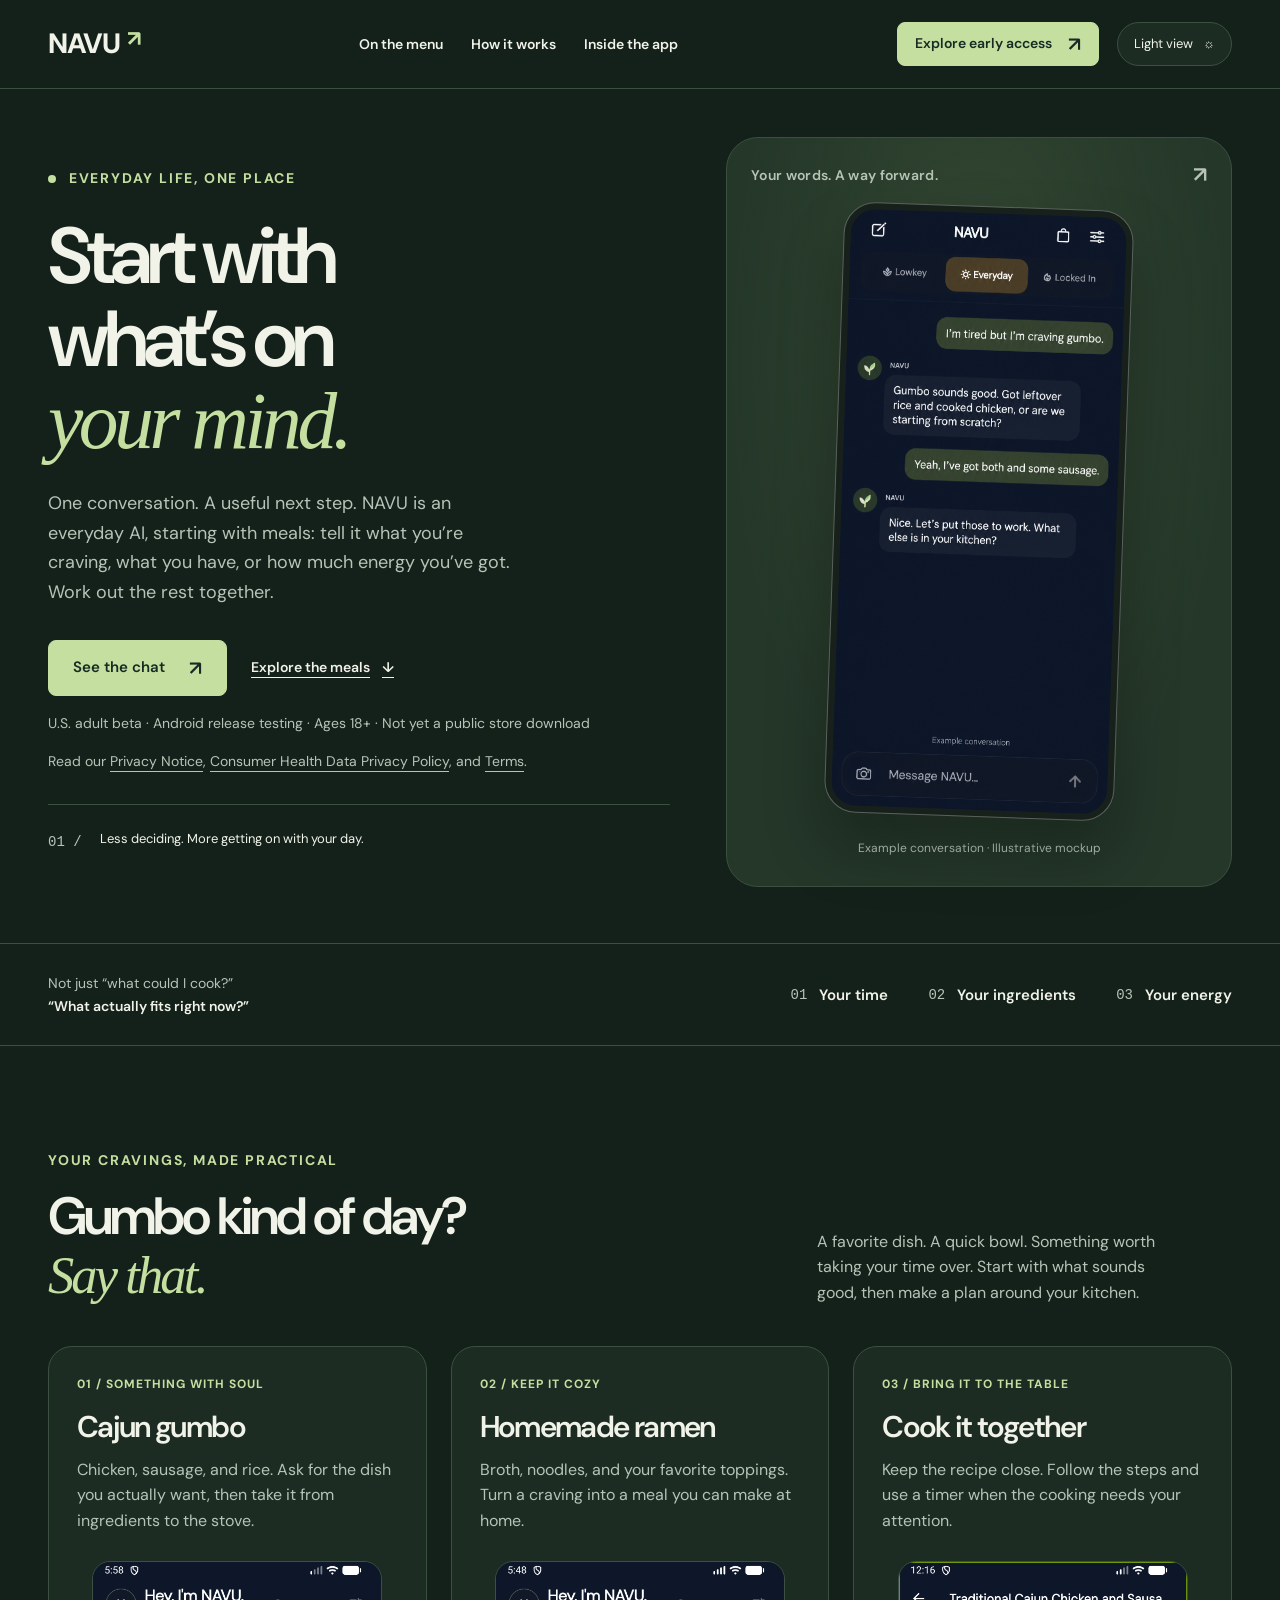
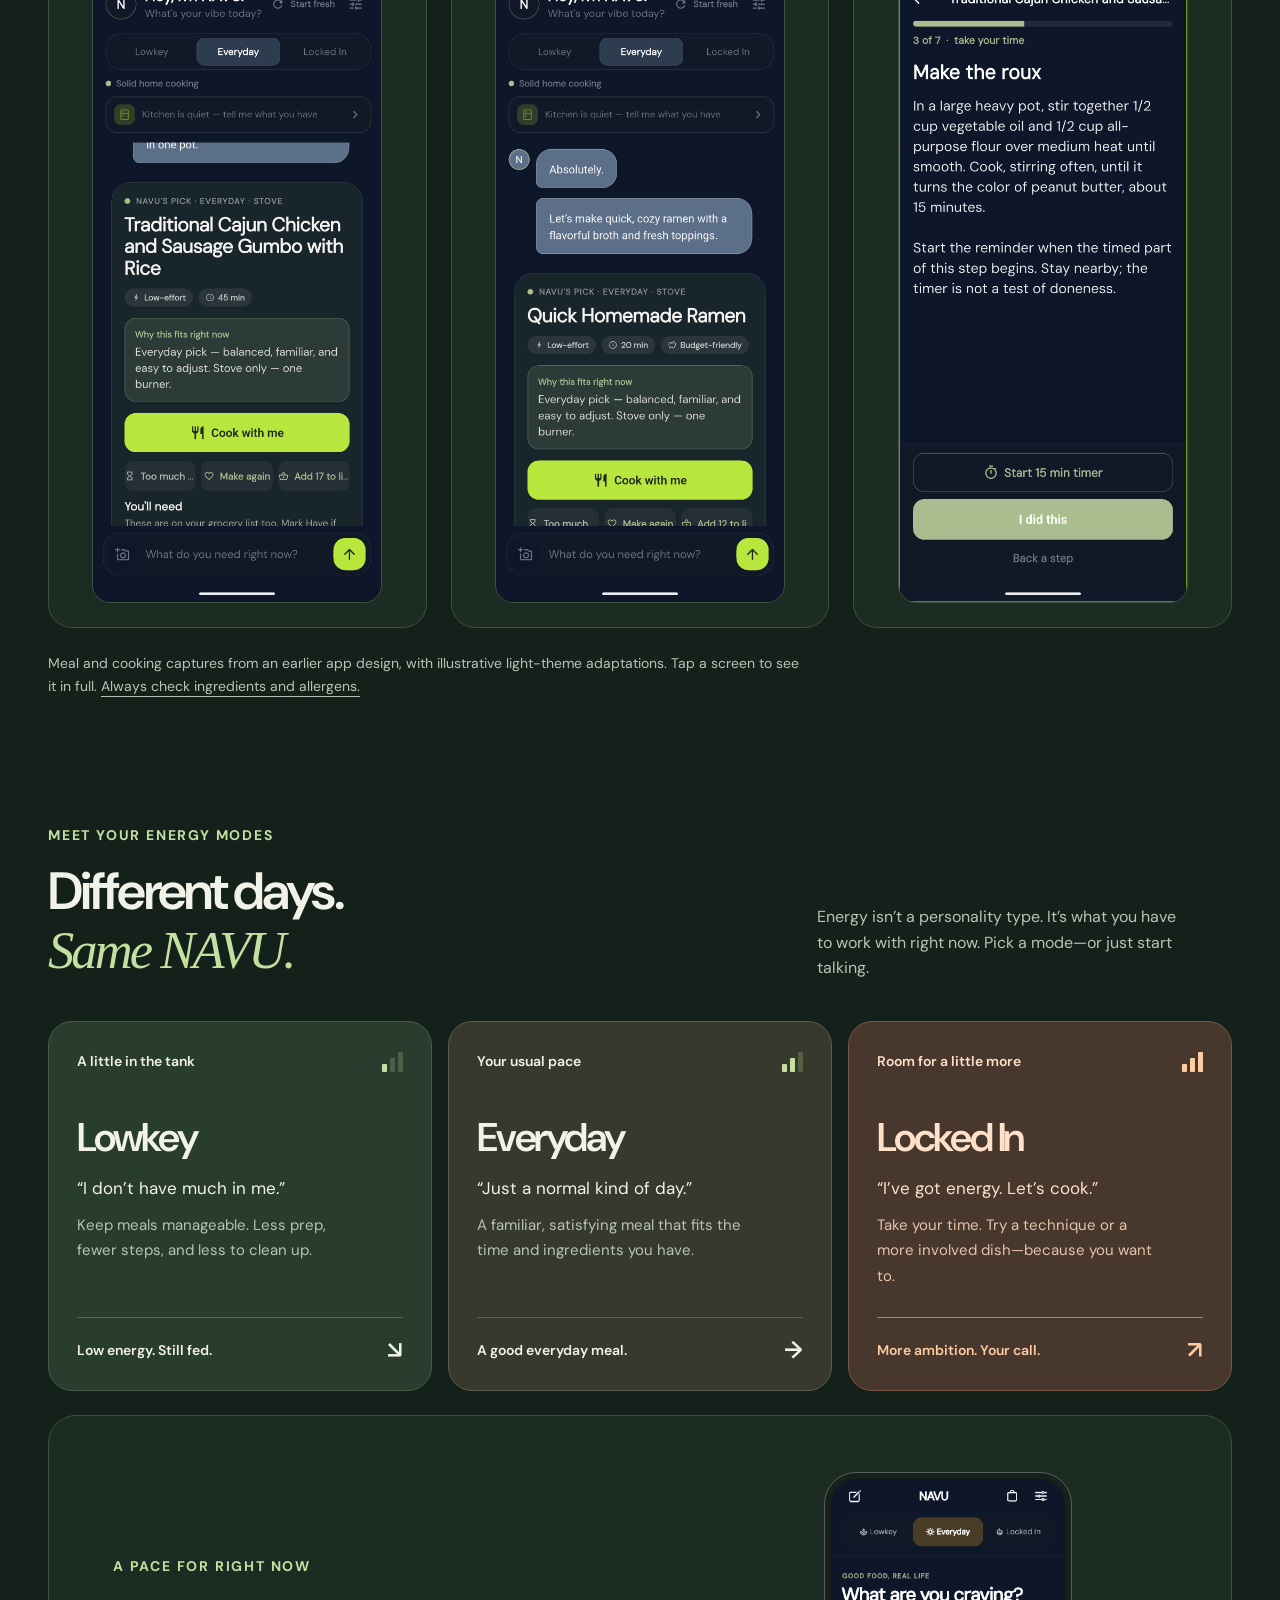
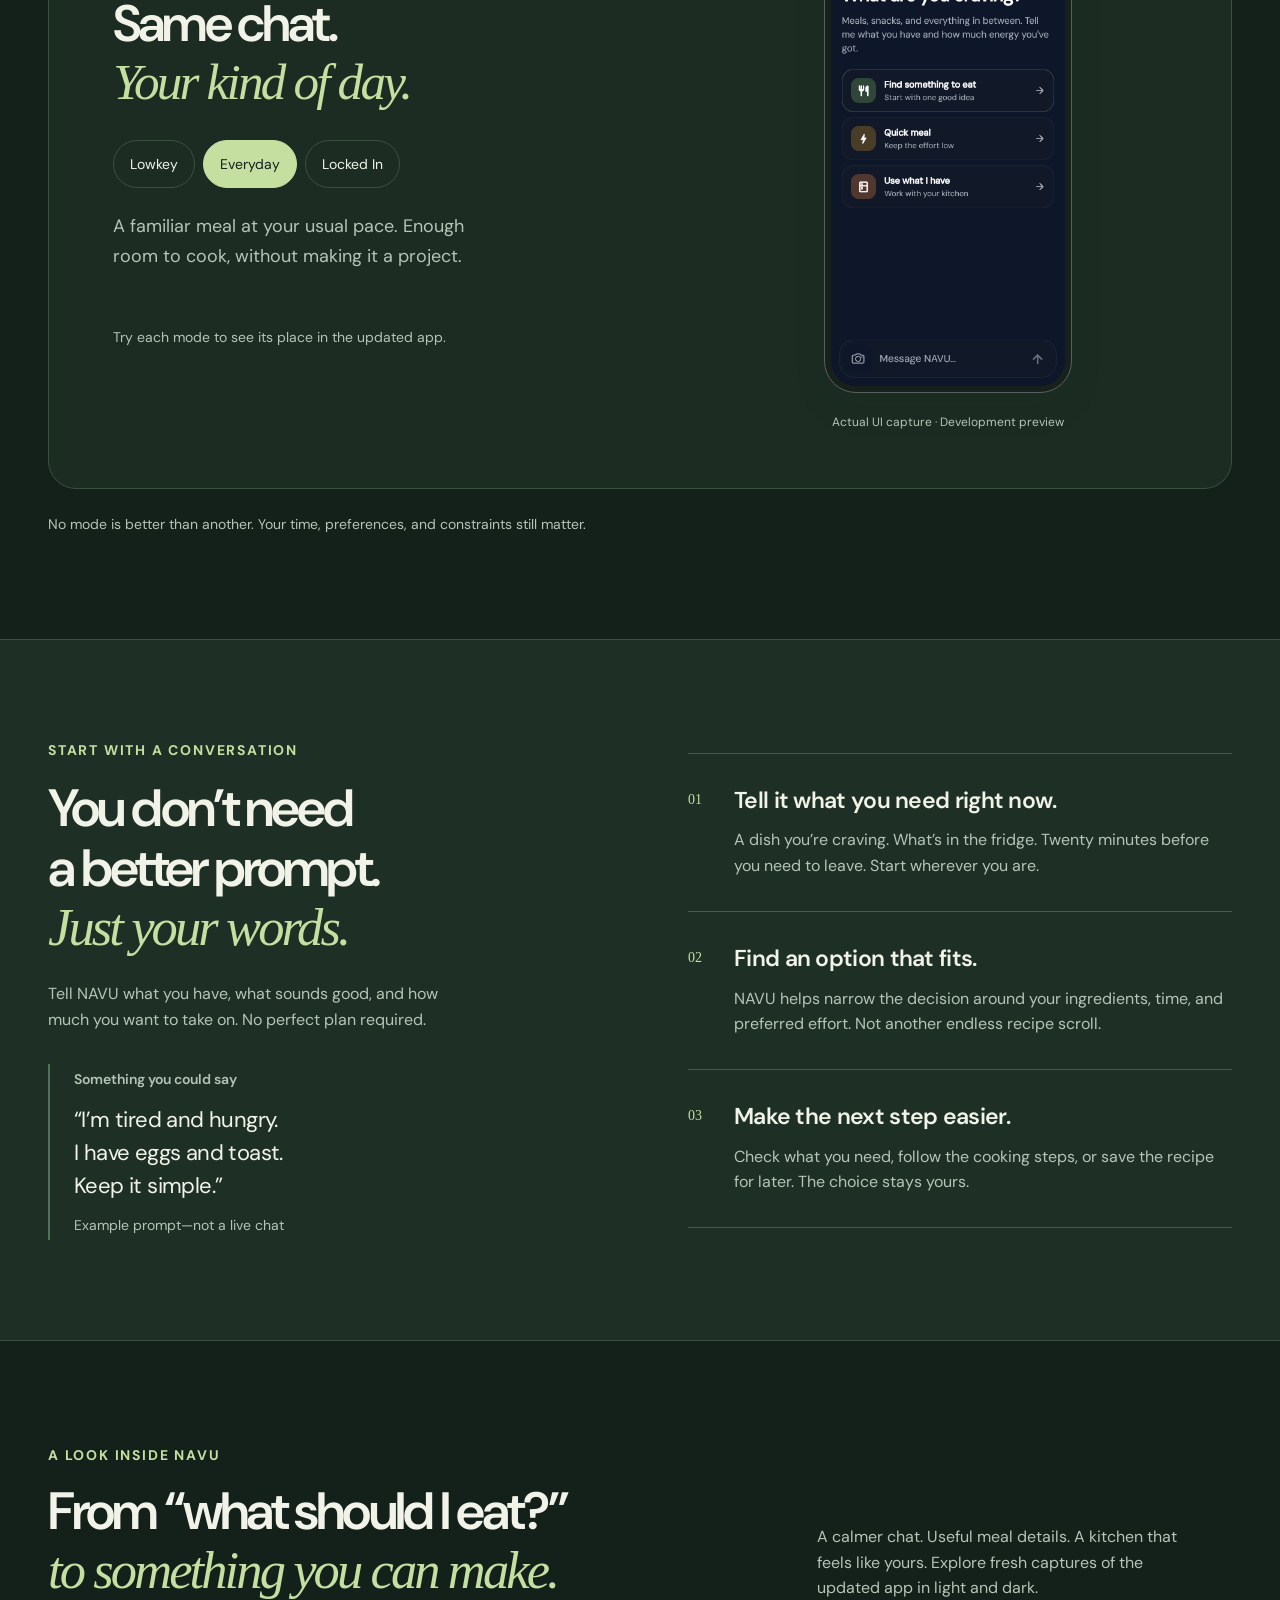
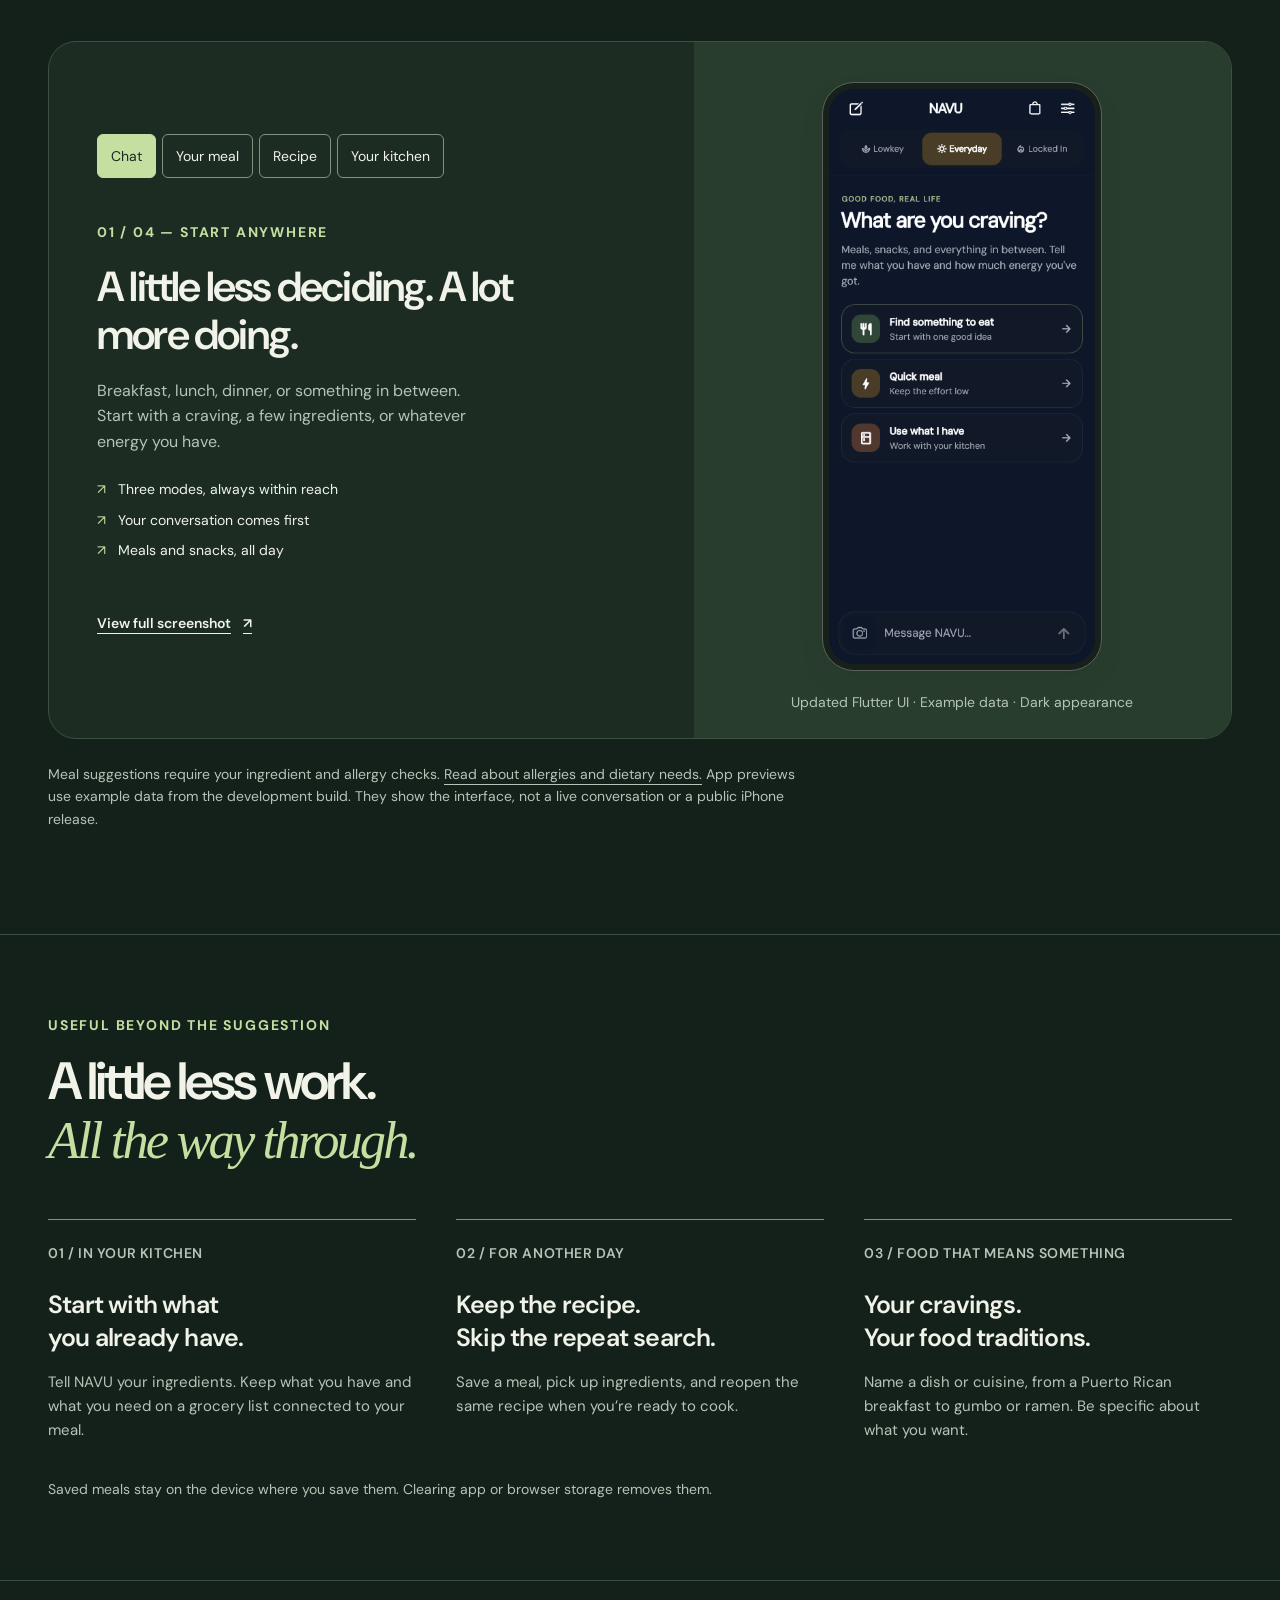
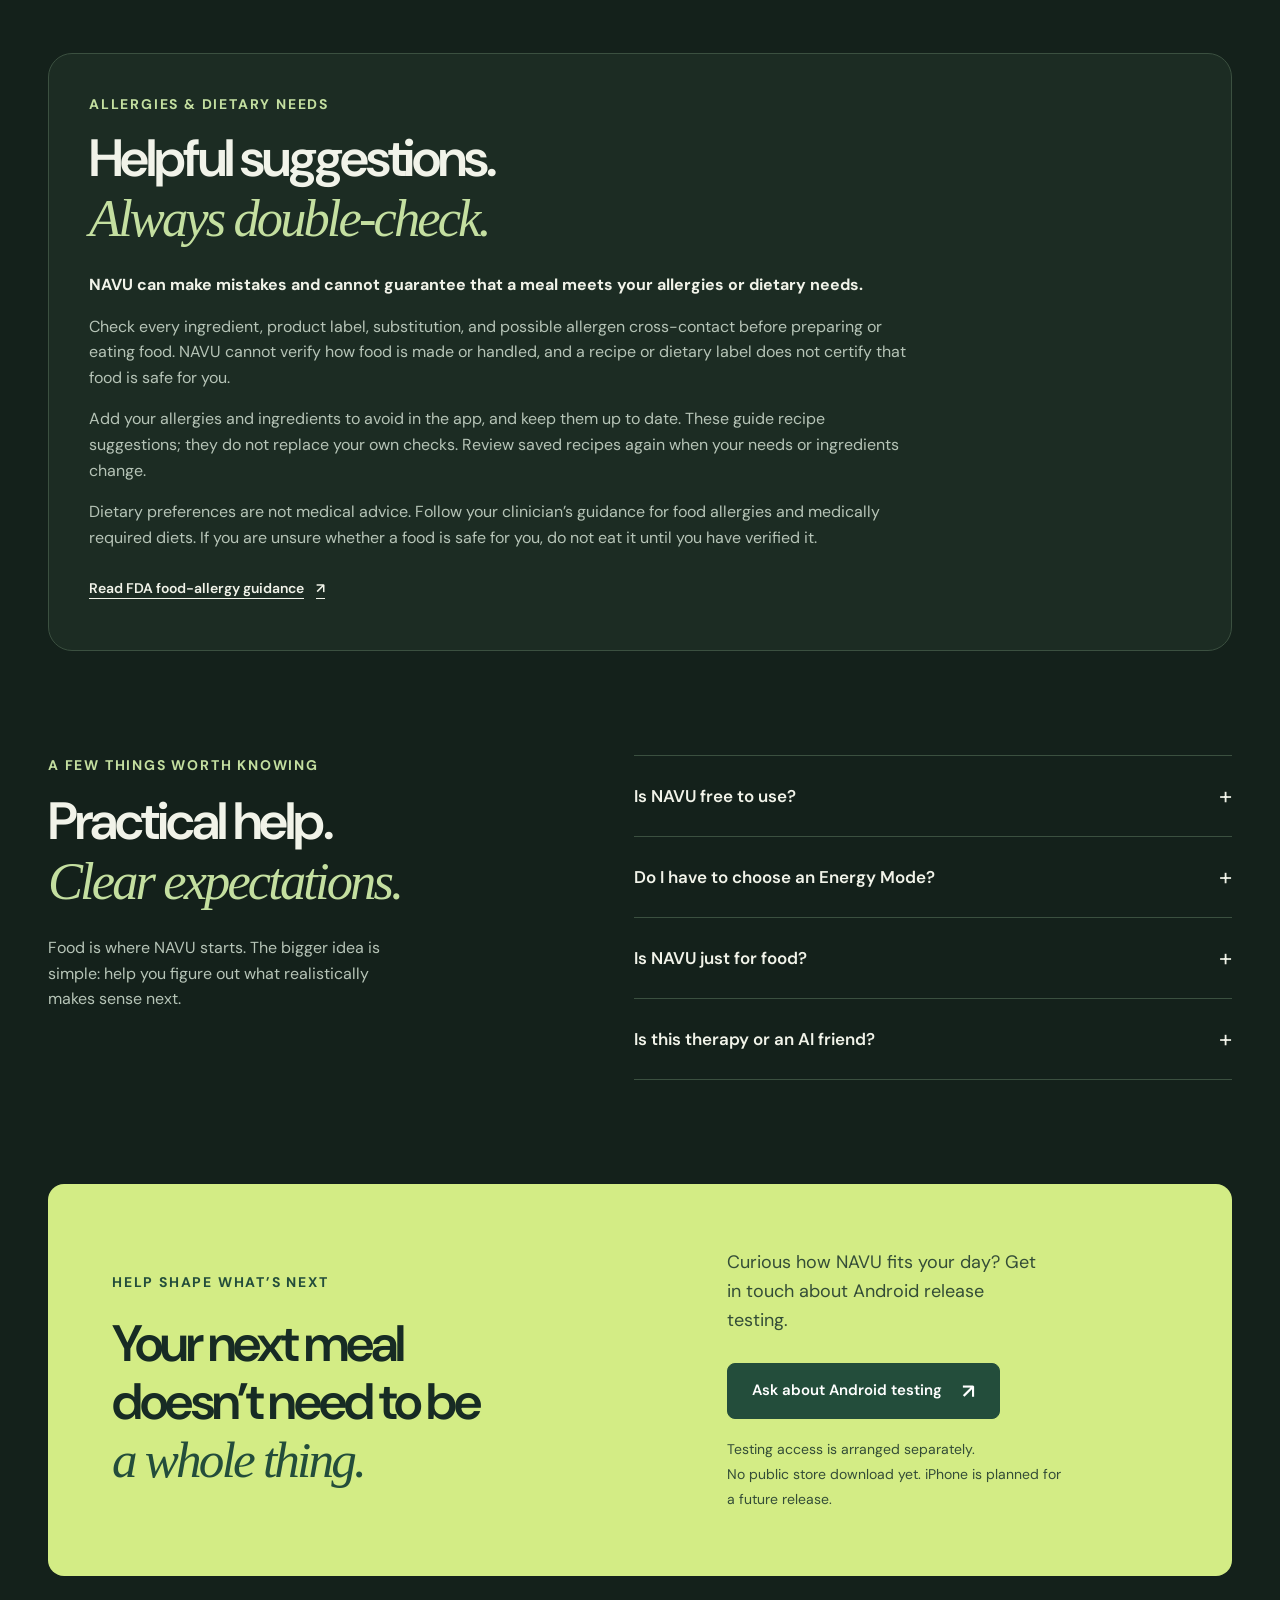
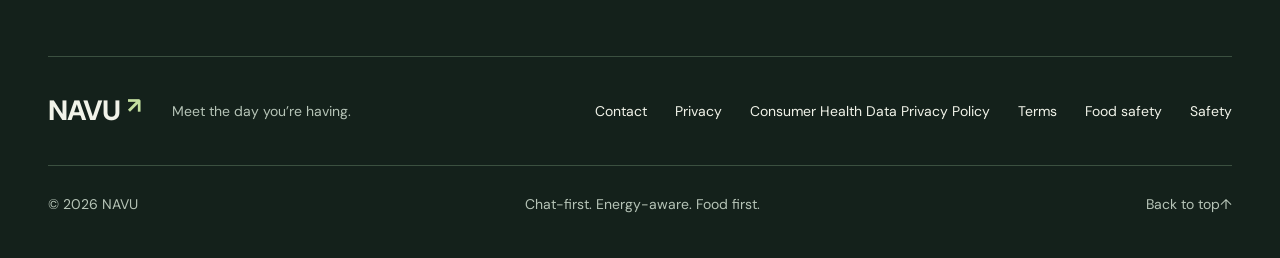
==== commit 1dc1dad0: "Draft adult shadow beta privacy and health data notices in three languages" ====
--- a/index.html
+++ b/index.html
@@ -38,7 +38,7 @@
           <a href="#technology">How it works</a>
           <a href="#demo">Inside the app</a>
           <a href="#phones">Android testing</a>
-          <a href="privacy.html">Privacy</a><a href="terms.html">Terms</a>
+          <a href="privacy.html">Privacy</a><a href="consumer-health-data.html">Consumer Health Data Privacy Policy</a><a href="terms.html">Terms</a>
         </nav>
       </details>
     </div>
@@ -54,7 +54,8 @@
           <a class="button" href="#demo">See the chat <span aria-hidden="true">↗</span></a>
           <a class="text-link" href="#meals">Explore the meals <span aria-hidden="true">↓</span></a>
         </div>
-        <p class="access-note">Android release testing · Ages 18+ · Not yet a public store download</p>
+        <p class="access-note">U.S. adult beta · Android release testing · Ages 18+ · Not yet a public store download</p>
+        <p class="access-note">Read our <a href="privacy.html">Privacy Notice</a>, <a href="consumer-health-data.html">Consumer Health Data Privacy Policy</a>, and <a href="terms.html">Terms</a>.</p>
         <div class="hero-principle"><span aria-hidden="true">01 /</span> Less deciding. More getting on with your day.</div>
       </div>
       <figure class="hero-visual">
@@ -234,7 +235,7 @@
     <div class="screenshot-content"><img data-screenshot-image alt=""></div>
   </dialog>
   <footer class="site-footer container">
-    <div class="footer-top"><a class="wordmark" href="index.html" aria-label="NAVU home">NAVU<span aria-hidden="true">↗</span></a><p>Meet the day you’re having.</p><nav aria-label="Footer navigation"><a href="mailto:joseph.devteam@gmail.com?subject=NAVU%20question">Contact</a><a href="privacy.html">Privacy</a><a href="terms.html">Terms</a><a href="#food-safety">Food safety</a><a href="#safety">Safety</a></nav></div>
+    <div class="footer-top"><a class="wordmark" href="index.html" aria-label="NAVU home">NAVU<span aria-hidden="true">↗</span></a><p>Meet the day you’re having.</p><nav aria-label="Footer navigation"><a href="mailto:joseph.devteam@gmail.com?subject=NAVU%20question">Contact</a><a href="privacy.html">Privacy</a><a href="consumer-health-data.html">Consumer Health Data Privacy Policy</a><a href="terms.html">Terms</a><a href="#food-safety">Food safety</a><a href="#safety">Safety</a></nav></div>
     <div class="footer-bottom"><p>© 2026 NAVU</p><p>Chat-first. Energy-aware. Food first.</p><a href="#main">Back to top <span aria-hidden="true">↑</span></a></div>
   </footer>
 </body>
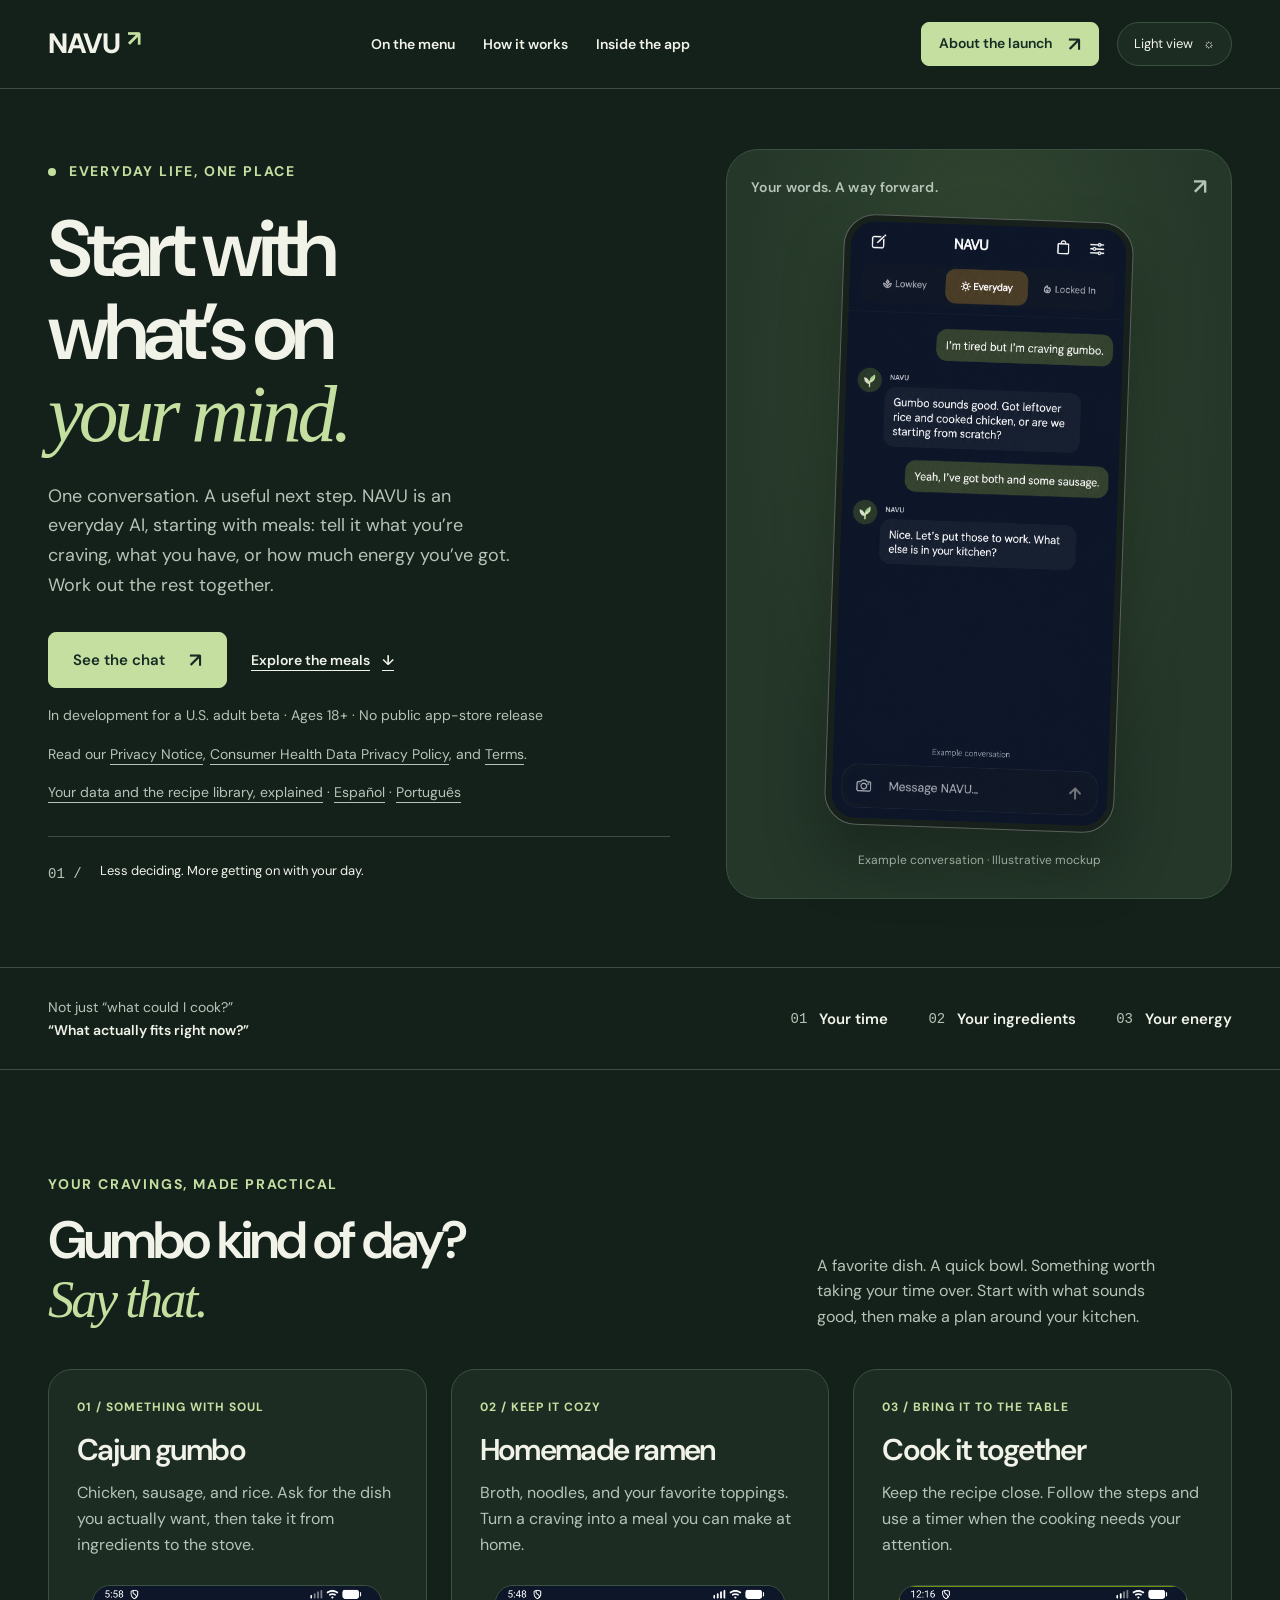
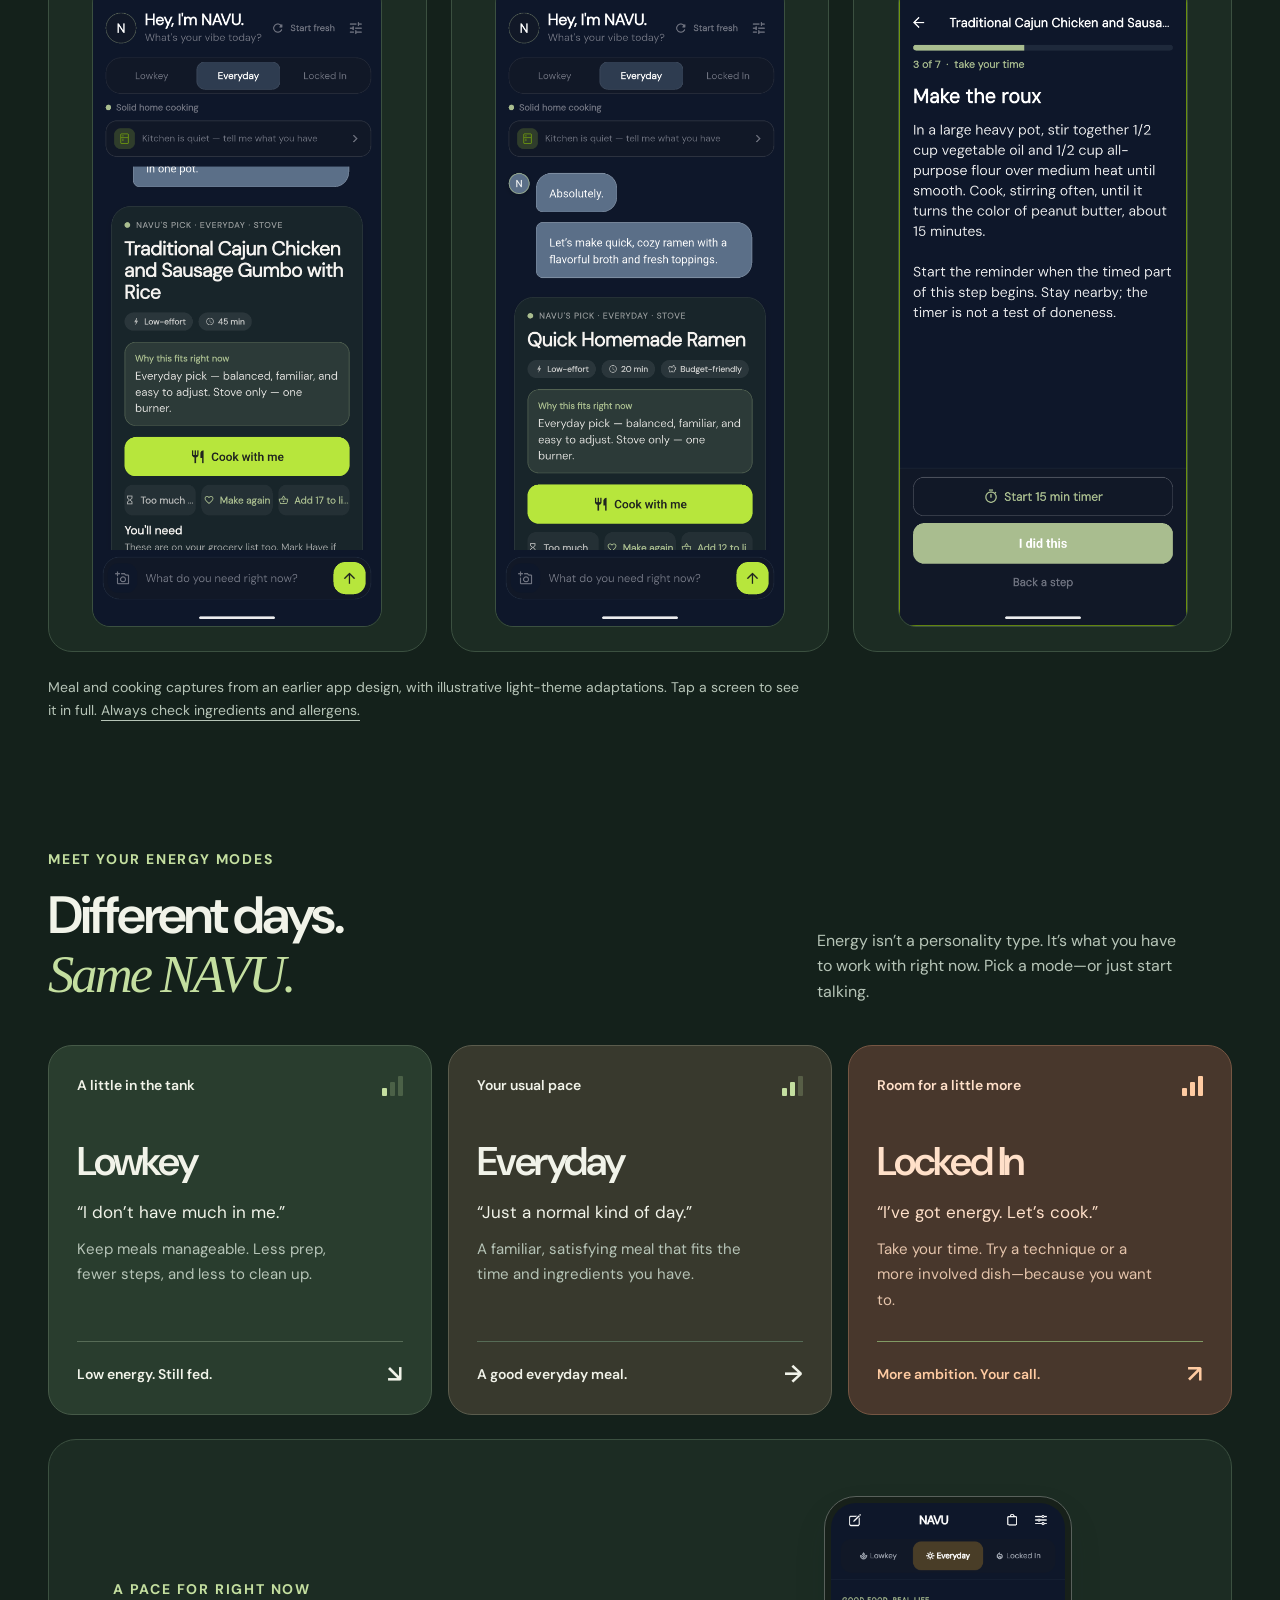
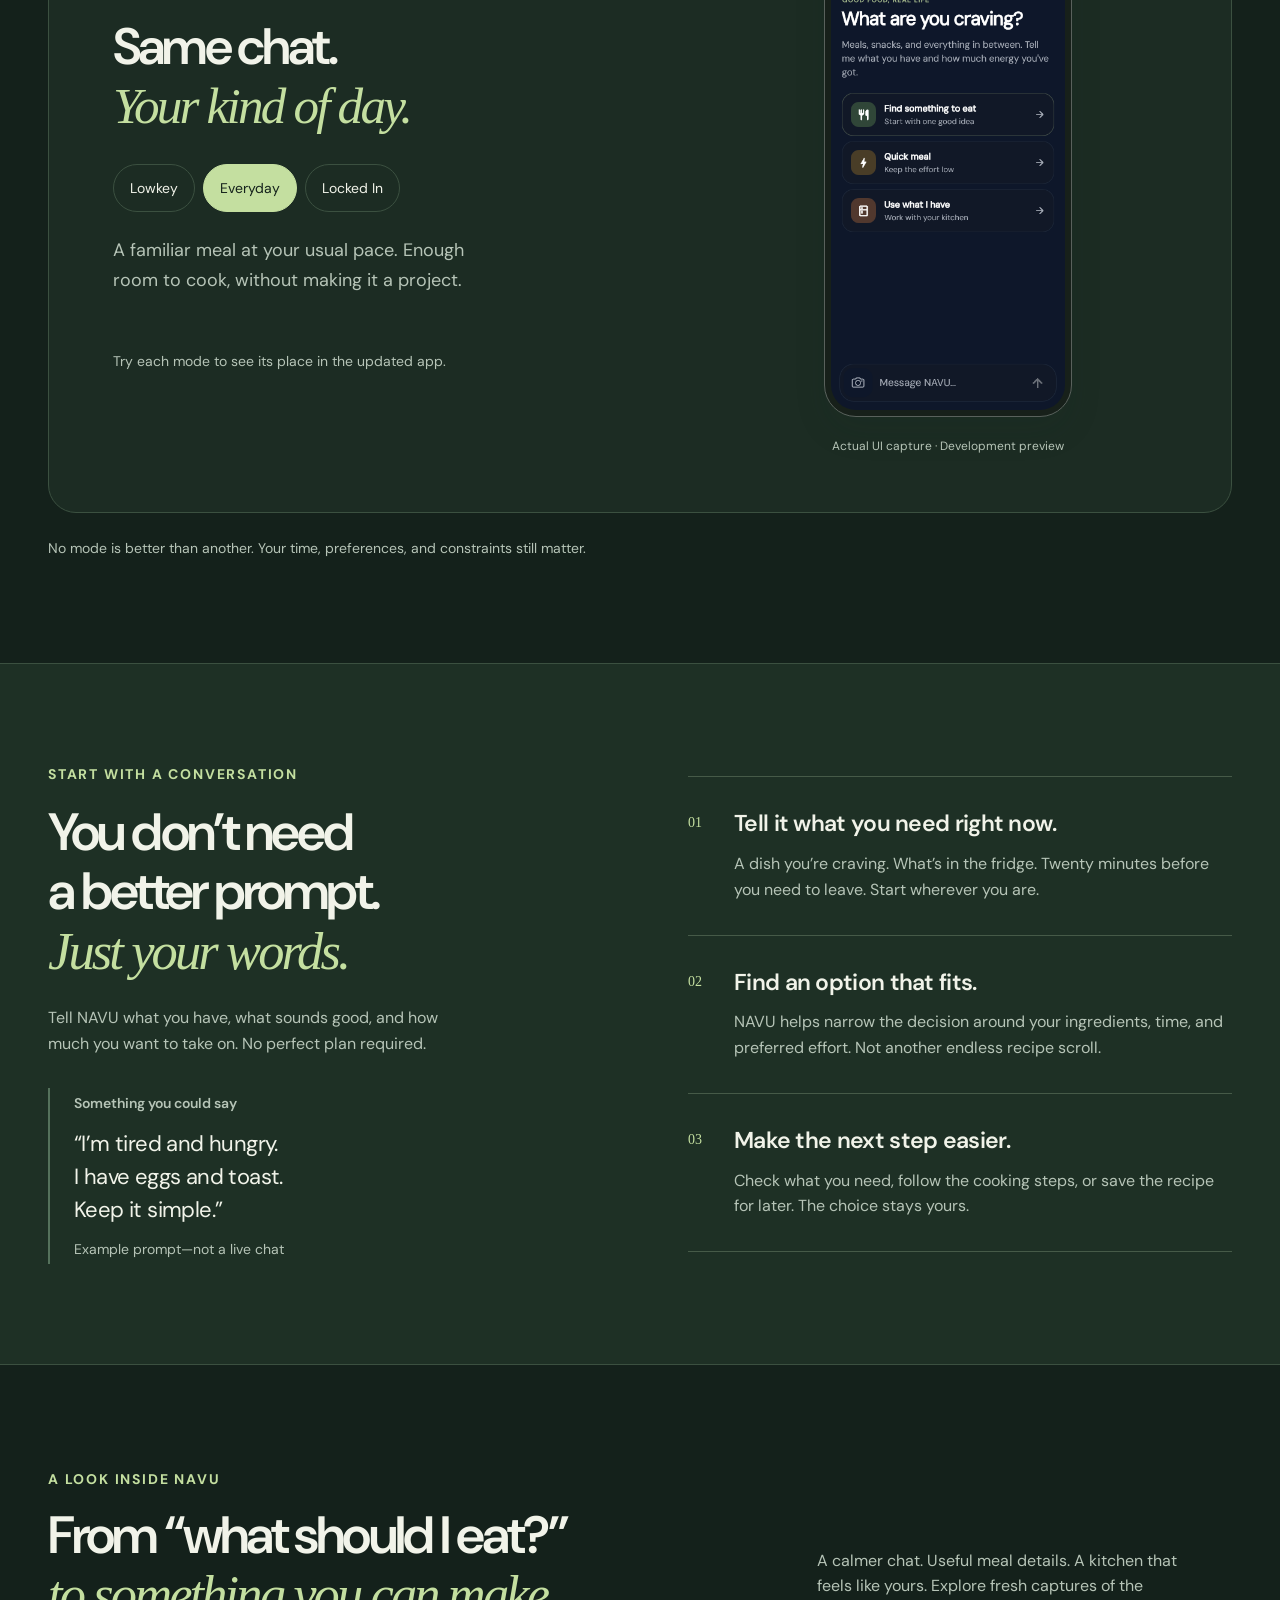
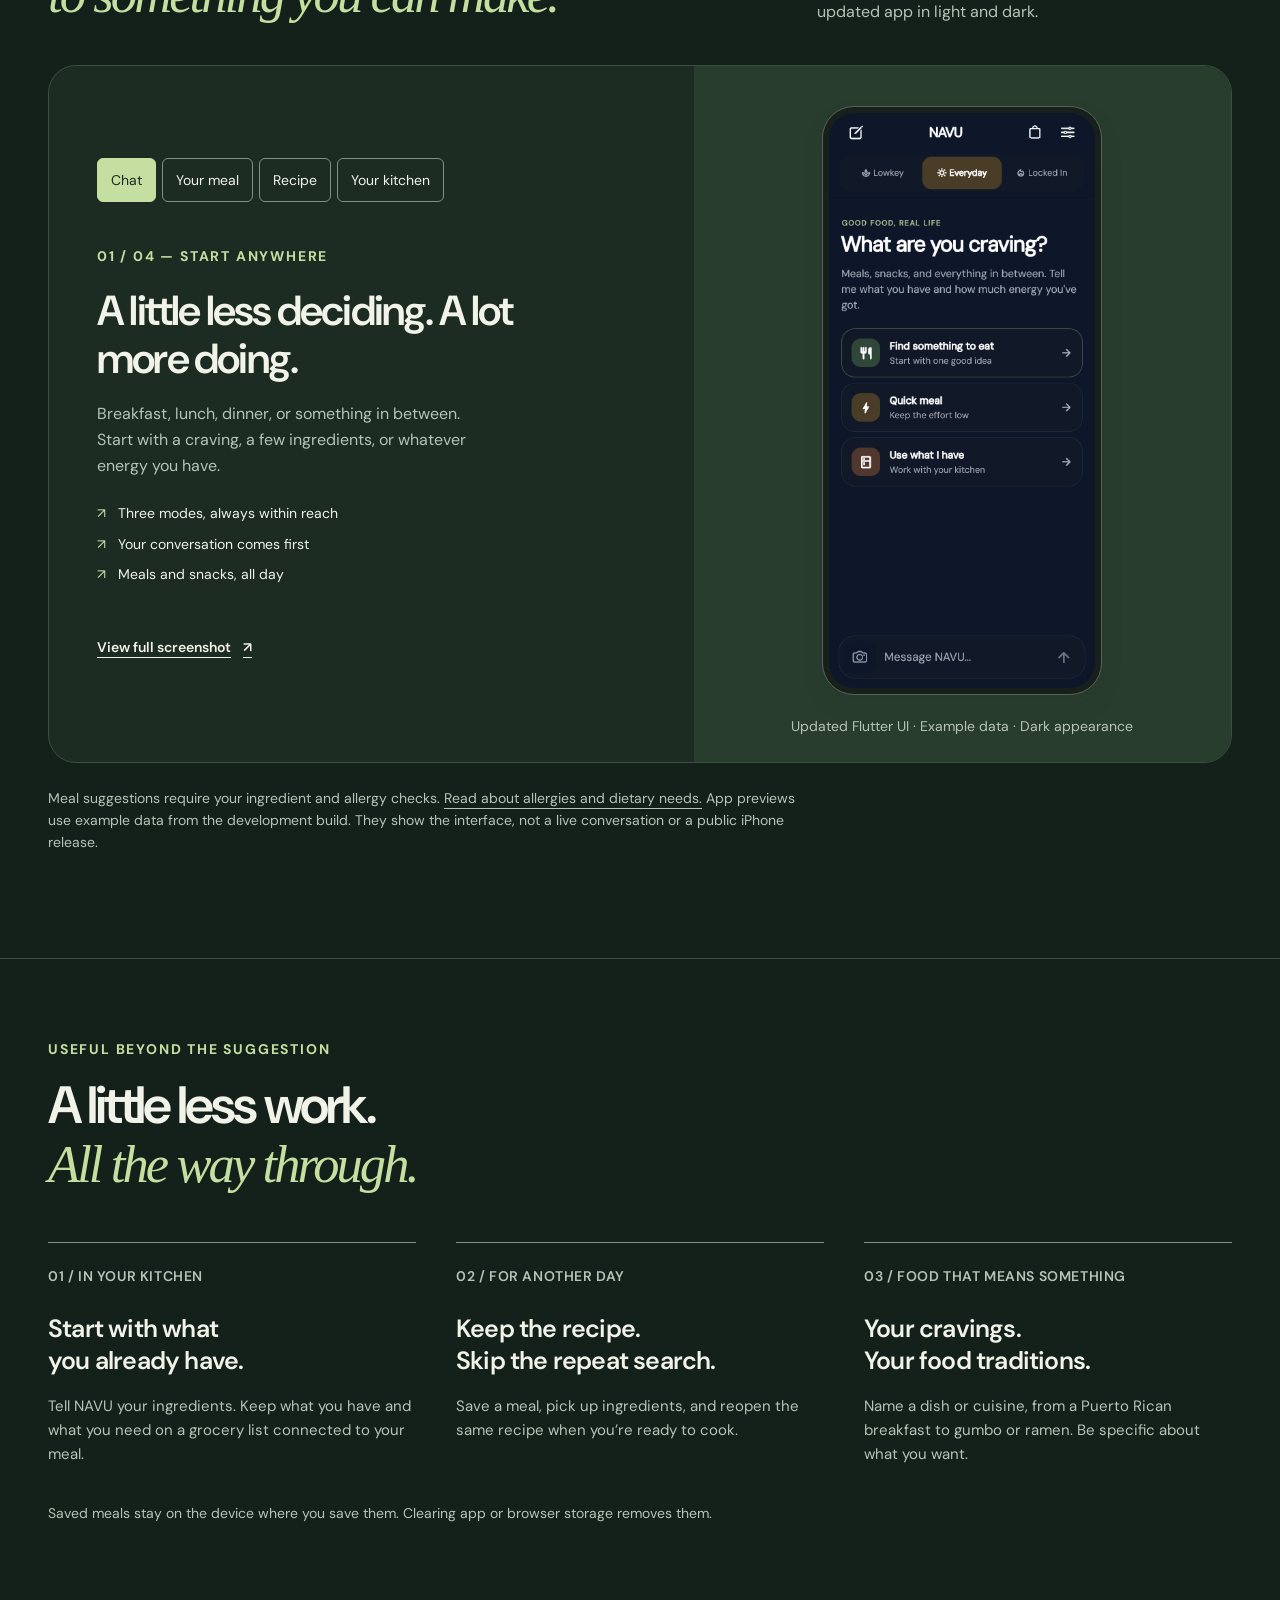
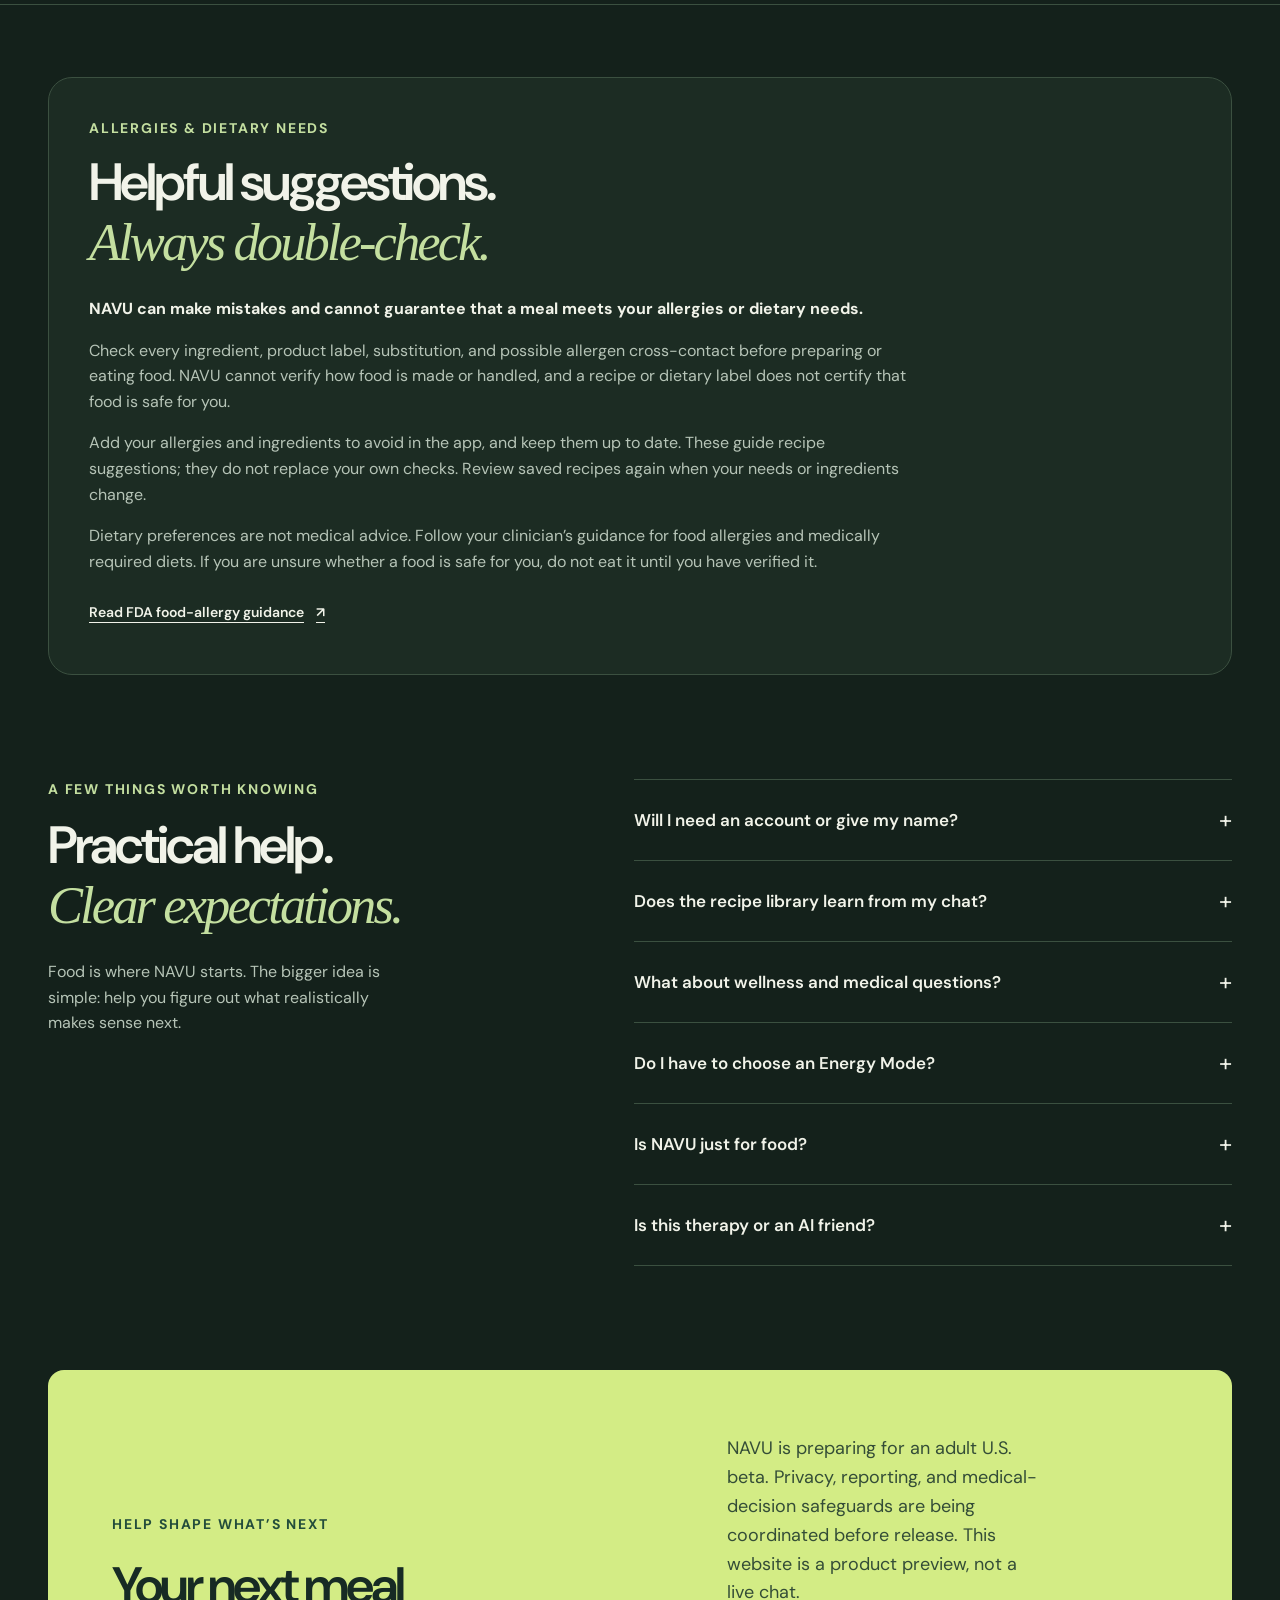
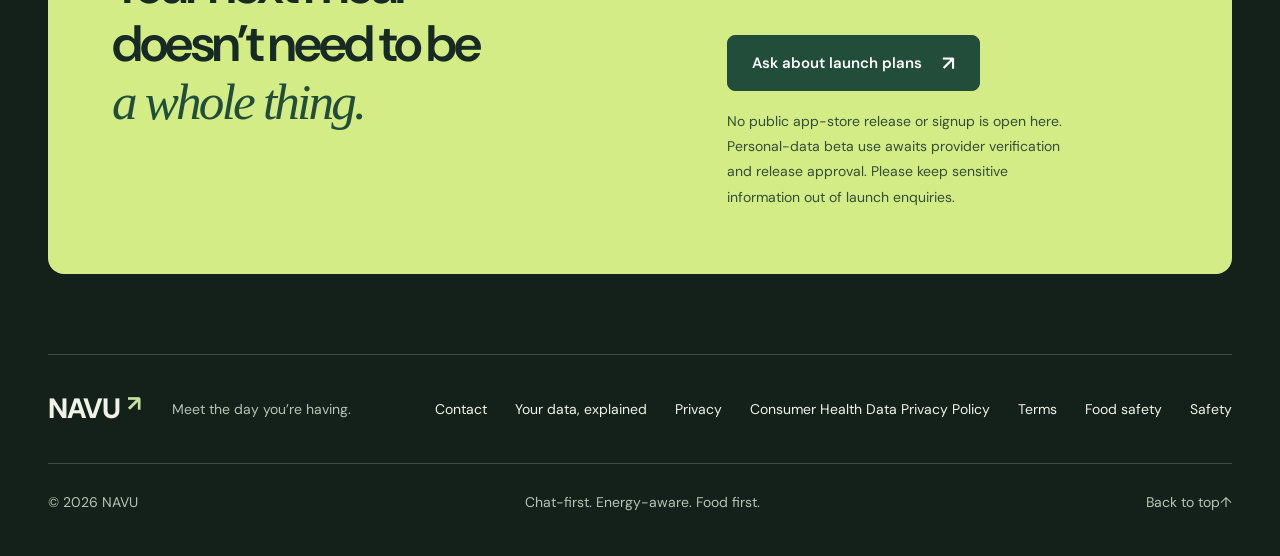
==== commit ffdd8040: "Explain NAVU data library and medical boundaries before launch" ====
--- a/index.html
+++ b/index.html
@@ -29,7 +29,7 @@
         <a href="#technology">How it works</a>
         <a href="#demo">Inside the app</a>
       </nav>
-      <a class="button button-small header-cta" href="#phones">Explore early access <span aria-hidden="true">↗</span></a>
+      <a class="button button-small header-cta" href="#phones">About the launch <span aria-hidden="true">↗</span></a>
       <button class="theme-toggle" type="button" aria-label="Switch to light appearance" data-theme-toggle hidden>Light view <span aria-hidden="true">☼</span></button>
       <details class="mobile-menu">
         <summary aria-label="Navigation menu">Menu <span aria-hidden="true">+</span></summary>
@@ -37,7 +37,8 @@
           <a href="#meals">On the menu</a>
           <a href="#technology">How it works</a>
           <a href="#demo">Inside the app</a>
-          <a href="#phones">Android testing</a>
+          <a href="#phones">Launch plans</a>
+          <a href="how-data-works.html">Your data, explained</a>
           <a href="privacy.html">Privacy</a><a href="consumer-health-data.html">Consumer Health Data Privacy Policy</a><a href="terms.html">Terms</a>
         </nav>
       </details>
@@ -54,8 +55,9 @@
           <a class="button" href="#demo">See the chat <span aria-hidden="true">↗</span></a>
           <a class="text-link" href="#meals">Explore the meals <span aria-hidden="true">↓</span></a>
         </div>
-        <p class="access-note">U.S. adult beta · Android release testing · Ages 18+ · Not yet a public store download</p>
+        <p class="access-note">In development for a U.S. adult beta · Ages 18+ · No public app-store release</p>
         <p class="access-note">Read our <a href="privacy.html">Privacy Notice</a>, <a href="consumer-health-data.html">Consumer Health Data Privacy Policy</a>, and <a href="terms.html">Terms</a>.</p>
+        <p class="access-note"><a href="how-data-works.html">Your data and the recipe library, explained</a> · <a href="how-data-works-es.html" lang="es">Español</a> · <a href="how-data-works-pt.html" lang="pt">Português</a></p>
         <div class="hero-principle"><span aria-hidden="true">01 /</span> Less deciding. More getting on with your day.</div>
       </div>
       <figure class="hero-visual">
@@ -215,7 +217,9 @@
     <section class="section container faq-layout" id="free" aria-labelledby="faq-heading">
       <div><p class="eyebrow">A few things worth knowing</p><h2 id="faq-heading">Practical help.<br><em>Clear expectations.</em></h2><p class="faq-intro">Food is where NAVU starts. The bigger idea is simple: help you figure out what realistically makes sense next.</p></div>
       <div class="faq-list">
-        <details><summary>Is NAVU free to use?<span aria-hidden="true">+</span></summary><div class="faq-answer"><p>The core experience is free and does not require an account. NAVU’s commitment is to keep that everyday usefulness accessible.</p><p>See the <a href="privacy.html">privacy policy</a> for current information about the service and its business model.</p></div></details>
+        <details><summary>Will I need an account or give my name?<span aria-hidden="true">+</span></summary><div class="faq-answer"><p>The proposed core app is free and does not require an account or legal name. You can choose a display name. Names and other personal details can also appear in messages or photos you submit, and security identifiers can remain linkable.</p><p><a href="how-data-works.html#section-2">Read what this means for your information.</a></p></div></details>
+        <details><summary>Does the recipe library learn from my chat?<span aria-hidden="true">+</span></summary><div class="faq-answer"><p>NAVU has a curated recipe catalog. Using it, generating an answer, and saving a private meal are different from training an AI model. The proposed release disables shared feedback learning and shared reuse of generated recipes. Your context can still guide the answer you ask for.</p><p>Provider settings and retention are separate and still require verification. <a href="how-data-works.html#section-4">Read about AI processing and training.</a></p></div></details>
+        <details><summary>What about wellness and medical questions?<span aria-hidden="true">+</span></summary><div class="faq-answer"><p>NAVU can help with everyday wellness and practical planning around preferences or limits you provide. It does not diagnose, choose treatment targets, prescribe, or change medication. It is not a medical device; consult a healthcare professional for medical advice, diagnosis, or treatment.</p><p>The additional medical-decision safeguards are prepared in code and await the coordinated release. <a href="how-data-works.html#section-6">Read about the boundary.</a></p></div></details>
         <details><summary>Do I have to choose an Energy Mode?<span aria-hidden="true">+</span></summary><div class="faq-answer"><p>No. You can pick Lowkey, Everyday, or Locked In, or just describe what you need. A mode is a starting point—not a label for who you are.</p></div></details>
         <details><summary>Is NAVU just for food?<span aria-hidden="true">+</span></summary><div class="faq-answer"><p>Meals, groceries, and cooking are the focus today. NAVU’s broader direction is practical, capacity-aware help across everyday life. Additional areas are future possibilities, not features we’re advertising as available now.</p></div></details>
         <details id="safety"><summary>Is this therapy or an AI friend?<span aria-hidden="true">+</span></summary><div class="faq-answer"><p>No. NAVU is a practical decision and action tool, starting with food. A natural conversation is the interface—not a promise of friendship, counseling, or medical care.</p><p>NAVU is not a therapist, clinician, or crisis service. If you need urgent support in the U.S. or its territories, <a href="tel:988">call 988</a> or <a href="sms:988">text 988</a>. For immediate danger, call 911. Elsewhere, contact your local emergency or crisis service. <a href="https://988lifeline.org/get-help/">More about 988</a>.</p></div></details>
@@ -225,7 +229,7 @@
     <section class="container launch-section" id="phones" aria-labelledby="launch-heading">
       <div class="launch-card">
         <div><p class="eyebrow">Help shape what’s next</p><h2 id="launch-heading">Your next meal<br>doesn’t need to be<br><em>a whole thing.</em></h2></div>
-        <div class="launch-copy"><p>Curious how NAVU fits your day? Get in touch about Android release testing.</p><a class="button button-light" href="mailto:joseph.devteam@gmail.com?subject=NAVU%20Android%20testing">Ask about Android testing <span aria-hidden="true">↗</span></a><p class="launch-note">Testing access is arranged separately.<br>No public store download yet. iPhone is planned for a future release.</p></div>
+        <div class="launch-copy"><p>NAVU is preparing for an adult U.S. beta. Privacy, reporting, and medical-decision safeguards are being coordinated before release. This website is a product preview, not a live chat.</p><a class="button button-light" href="mailto:joseph.devteam@gmail.com?subject=NAVU%20launch%20question">Ask about launch plans <span aria-hidden="true">↗</span></a><p class="launch-note">No public app-store release or signup is open here. Personal-data beta use awaits provider verification and release approval. Please keep sensitive information out of launch enquiries.</p></div>
       </div>
     </section>
   </main>
@@ -235,7 +239,7 @@
     <div class="screenshot-content"><img data-screenshot-image alt=""></div>
   </dialog>
   <footer class="site-footer container">
-    <div class="footer-top"><a class="wordmark" href="index.html" aria-label="NAVU home">NAVU<span aria-hidden="true">↗</span></a><p>Meet the day you’re having.</p><nav aria-label="Footer navigation"><a href="mailto:joseph.devteam@gmail.com?subject=NAVU%20question">Contact</a><a href="privacy.html">Privacy</a><a href="consumer-health-data.html">Consumer Health Data Privacy Policy</a><a href="terms.html">Terms</a><a href="#food-safety">Food safety</a><a href="#safety">Safety</a></nav></div>
+    <div class="footer-top"><a class="wordmark" href="index.html" aria-label="NAVU home">NAVU<span aria-hidden="true">↗</span></a><p>Meet the day you’re having.</p><nav aria-label="Footer navigation"><a href="mailto:joseph.devteam@gmail.com?subject=NAVU%20question">Contact</a><a href="how-data-works.html">Your data, explained</a><a href="privacy.html">Privacy</a><a href="consumer-health-data.html">Consumer Health Data Privacy Policy</a><a href="terms.html">Terms</a><a href="#food-safety">Food safety</a><a href="#safety">Safety</a></nav></div>
     <div class="footer-bottom"><p>© 2026 NAVU</p><p>Chat-first. Energy-aware. Food first.</p><a href="#main">Back to top <span aria-hidden="true">↑</span></a></div>
   </footer>
 </body>
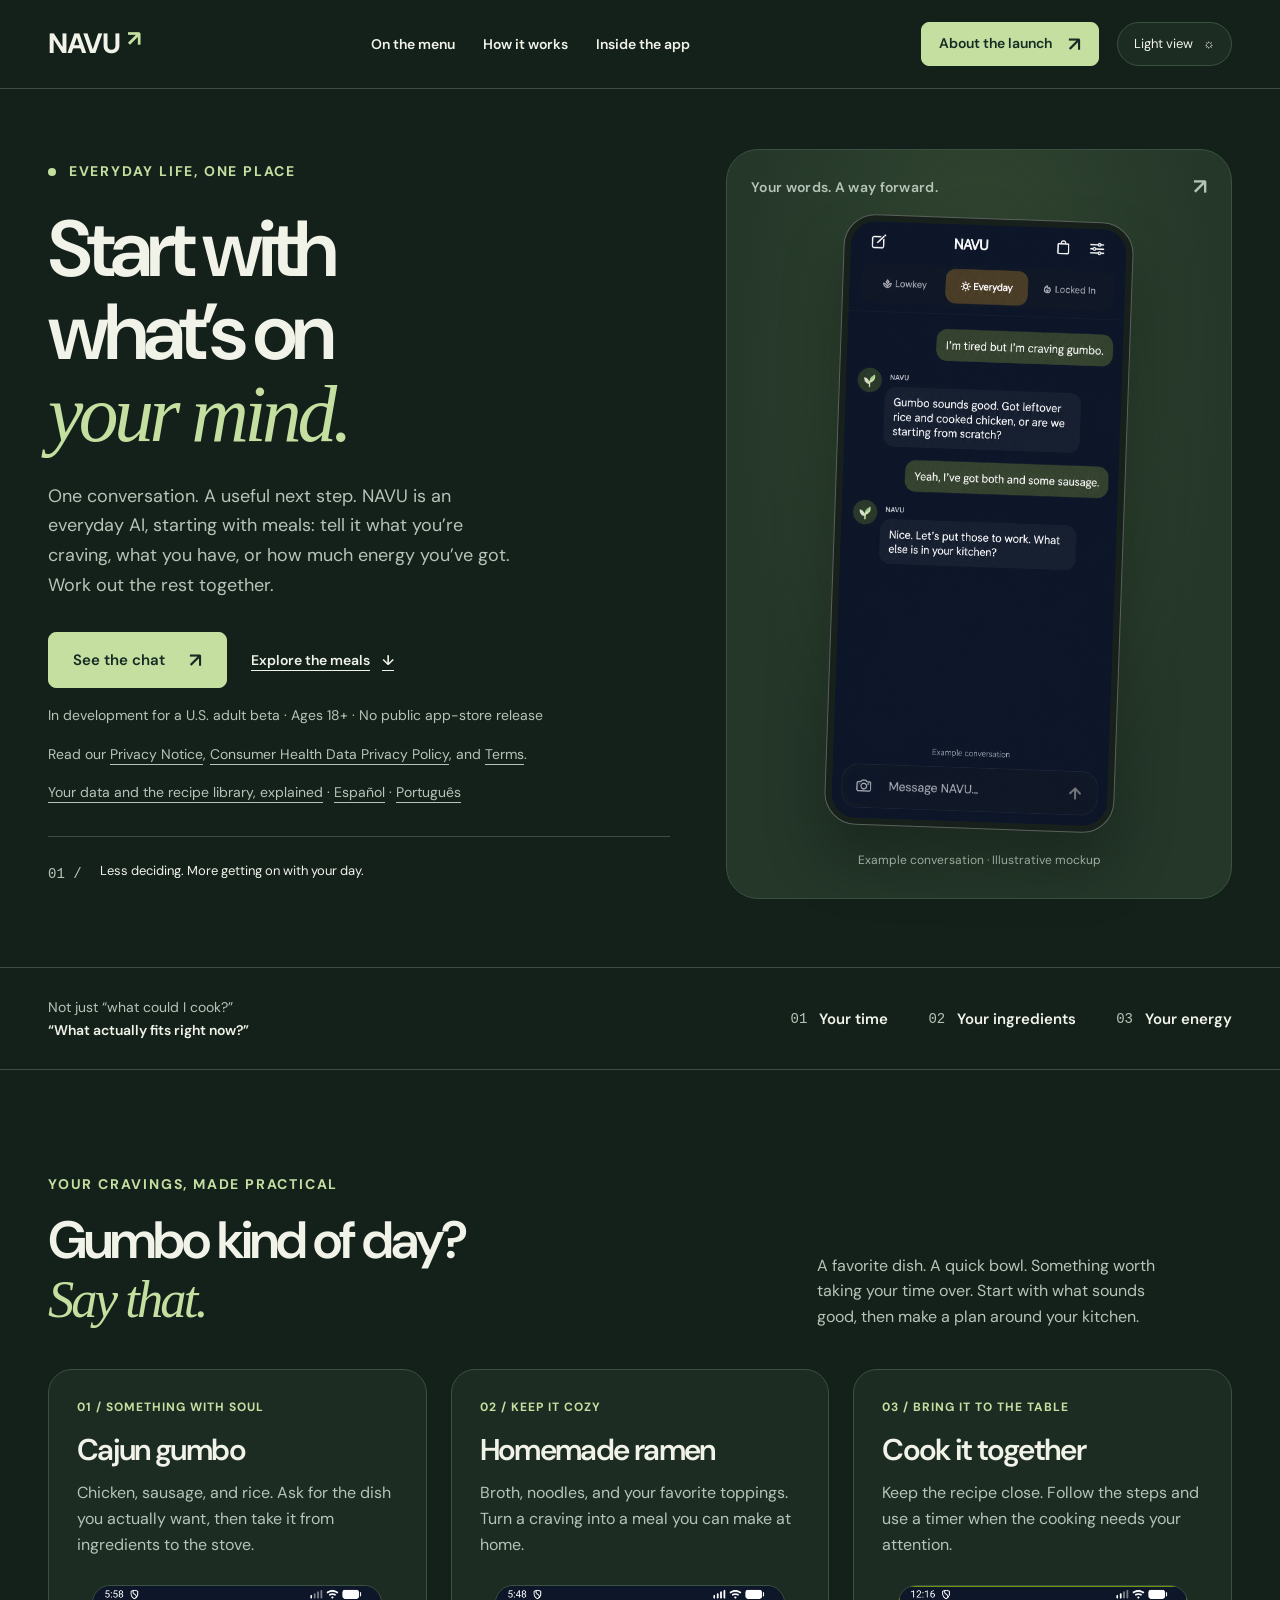
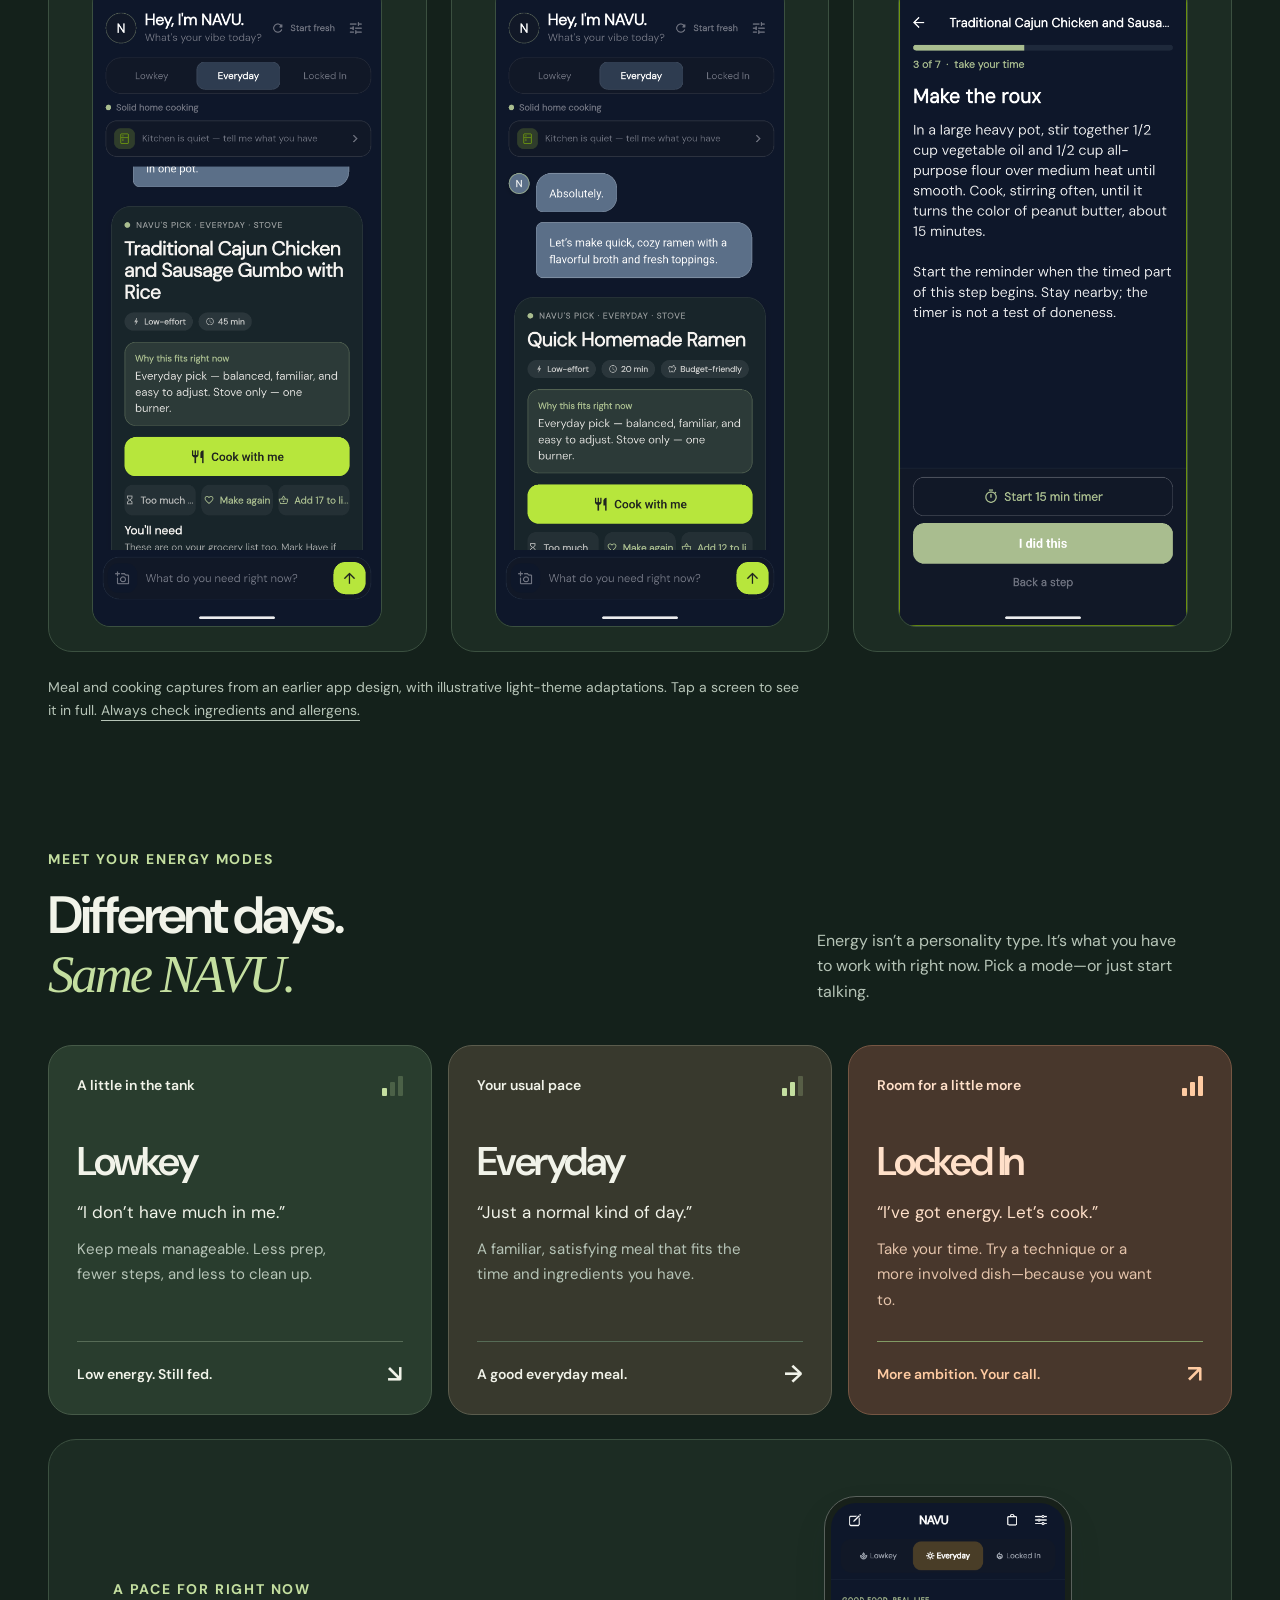
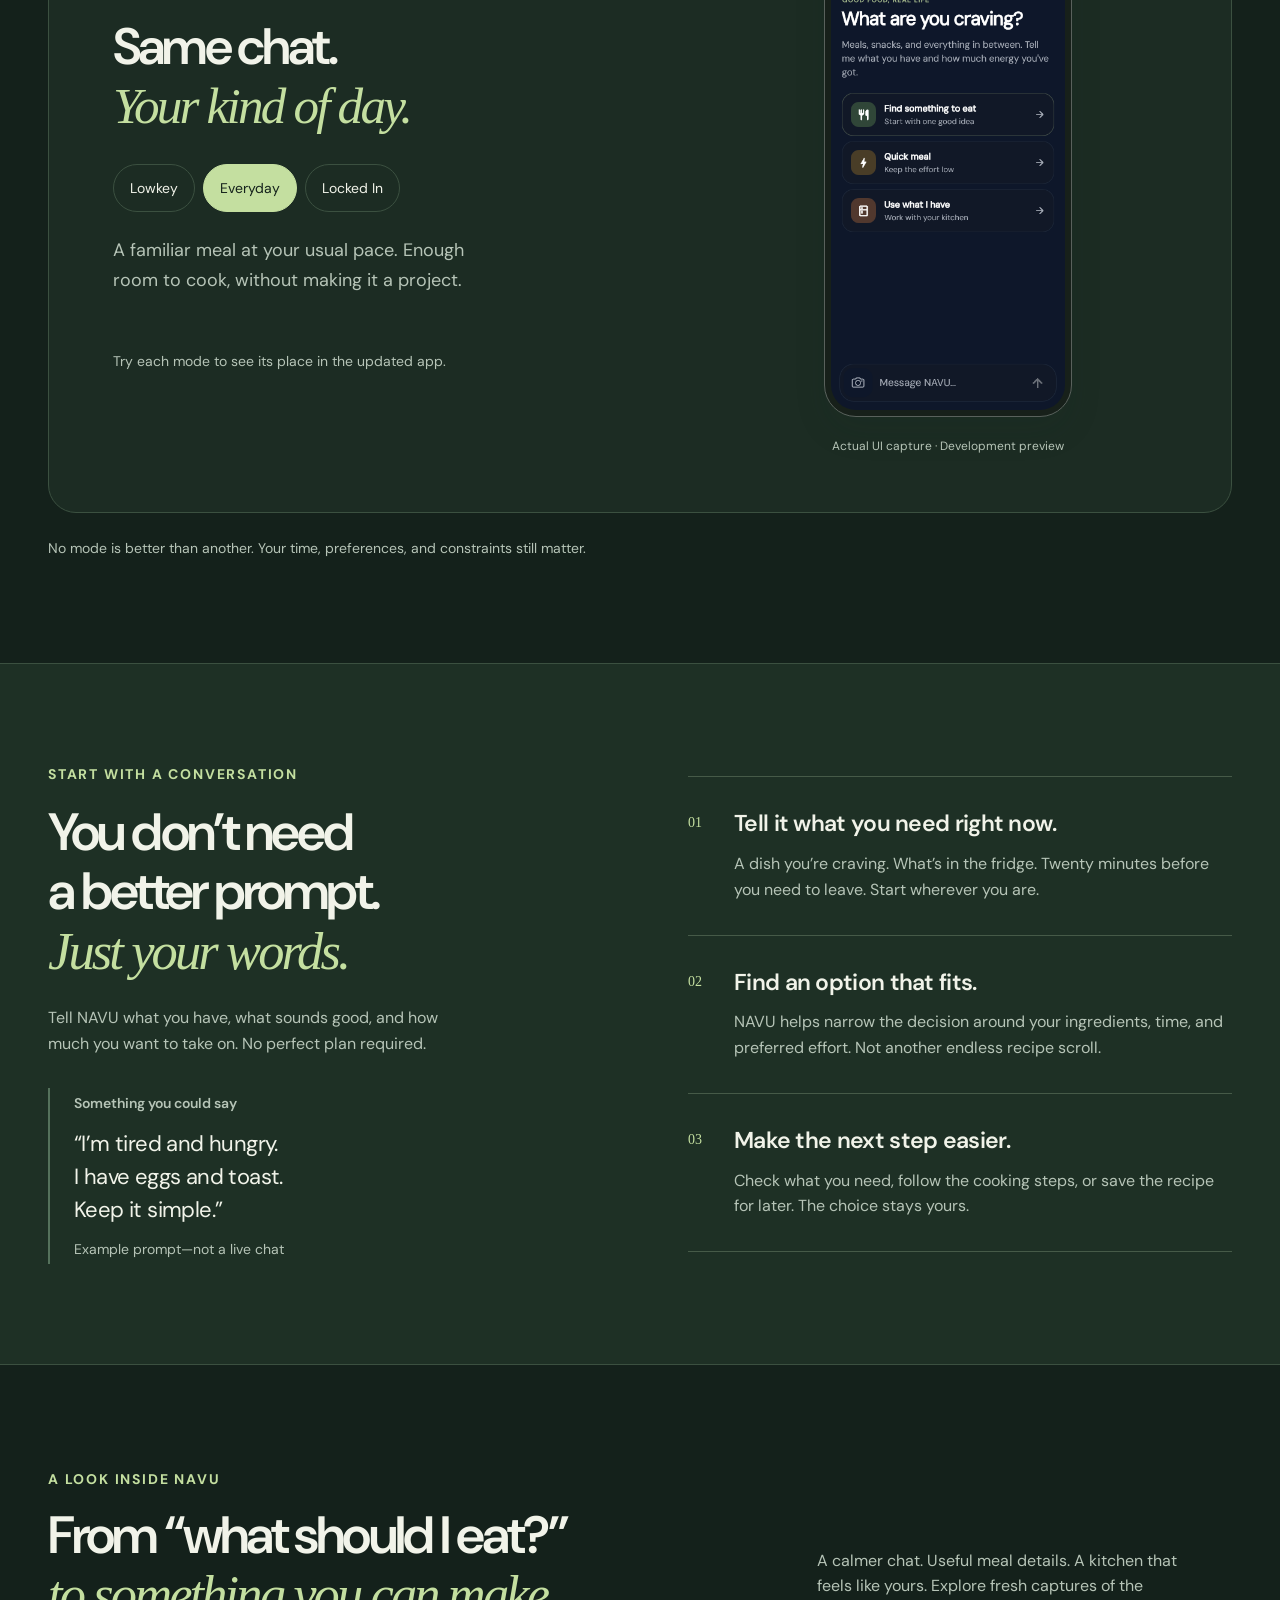
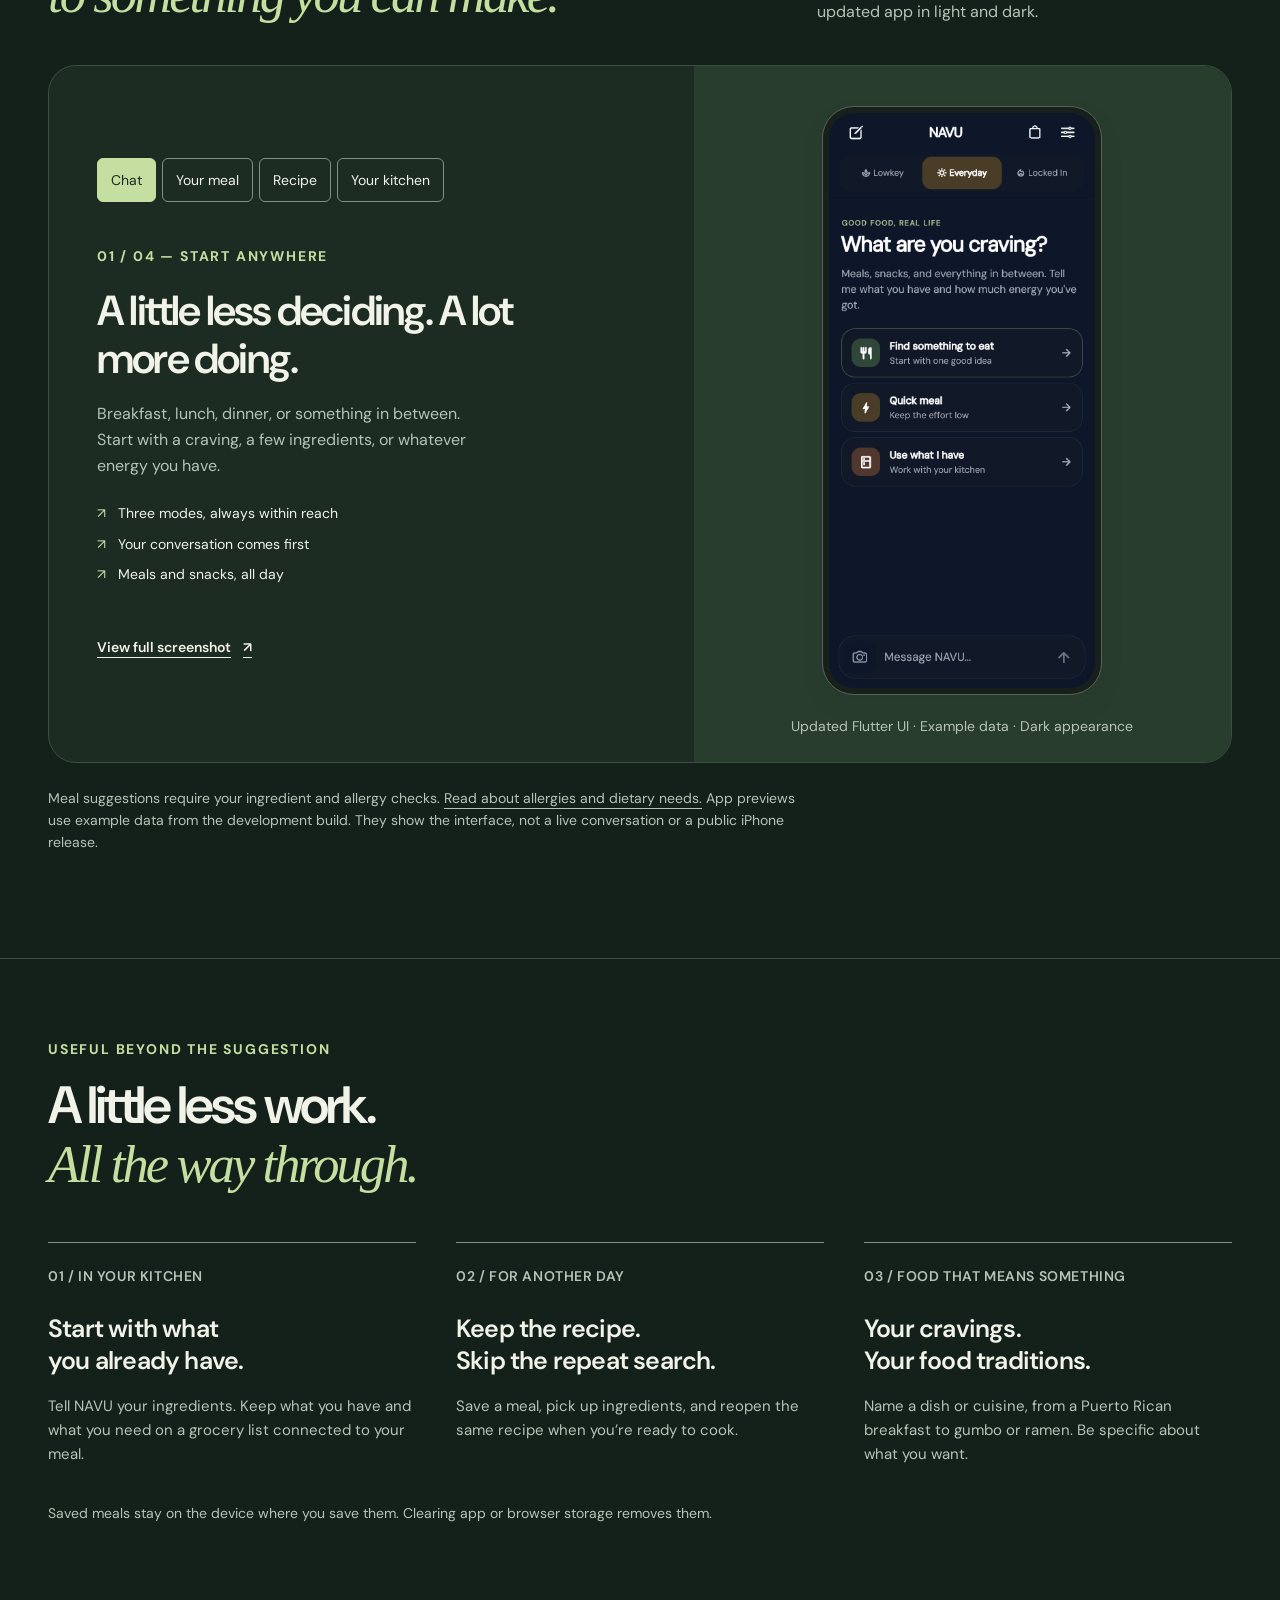
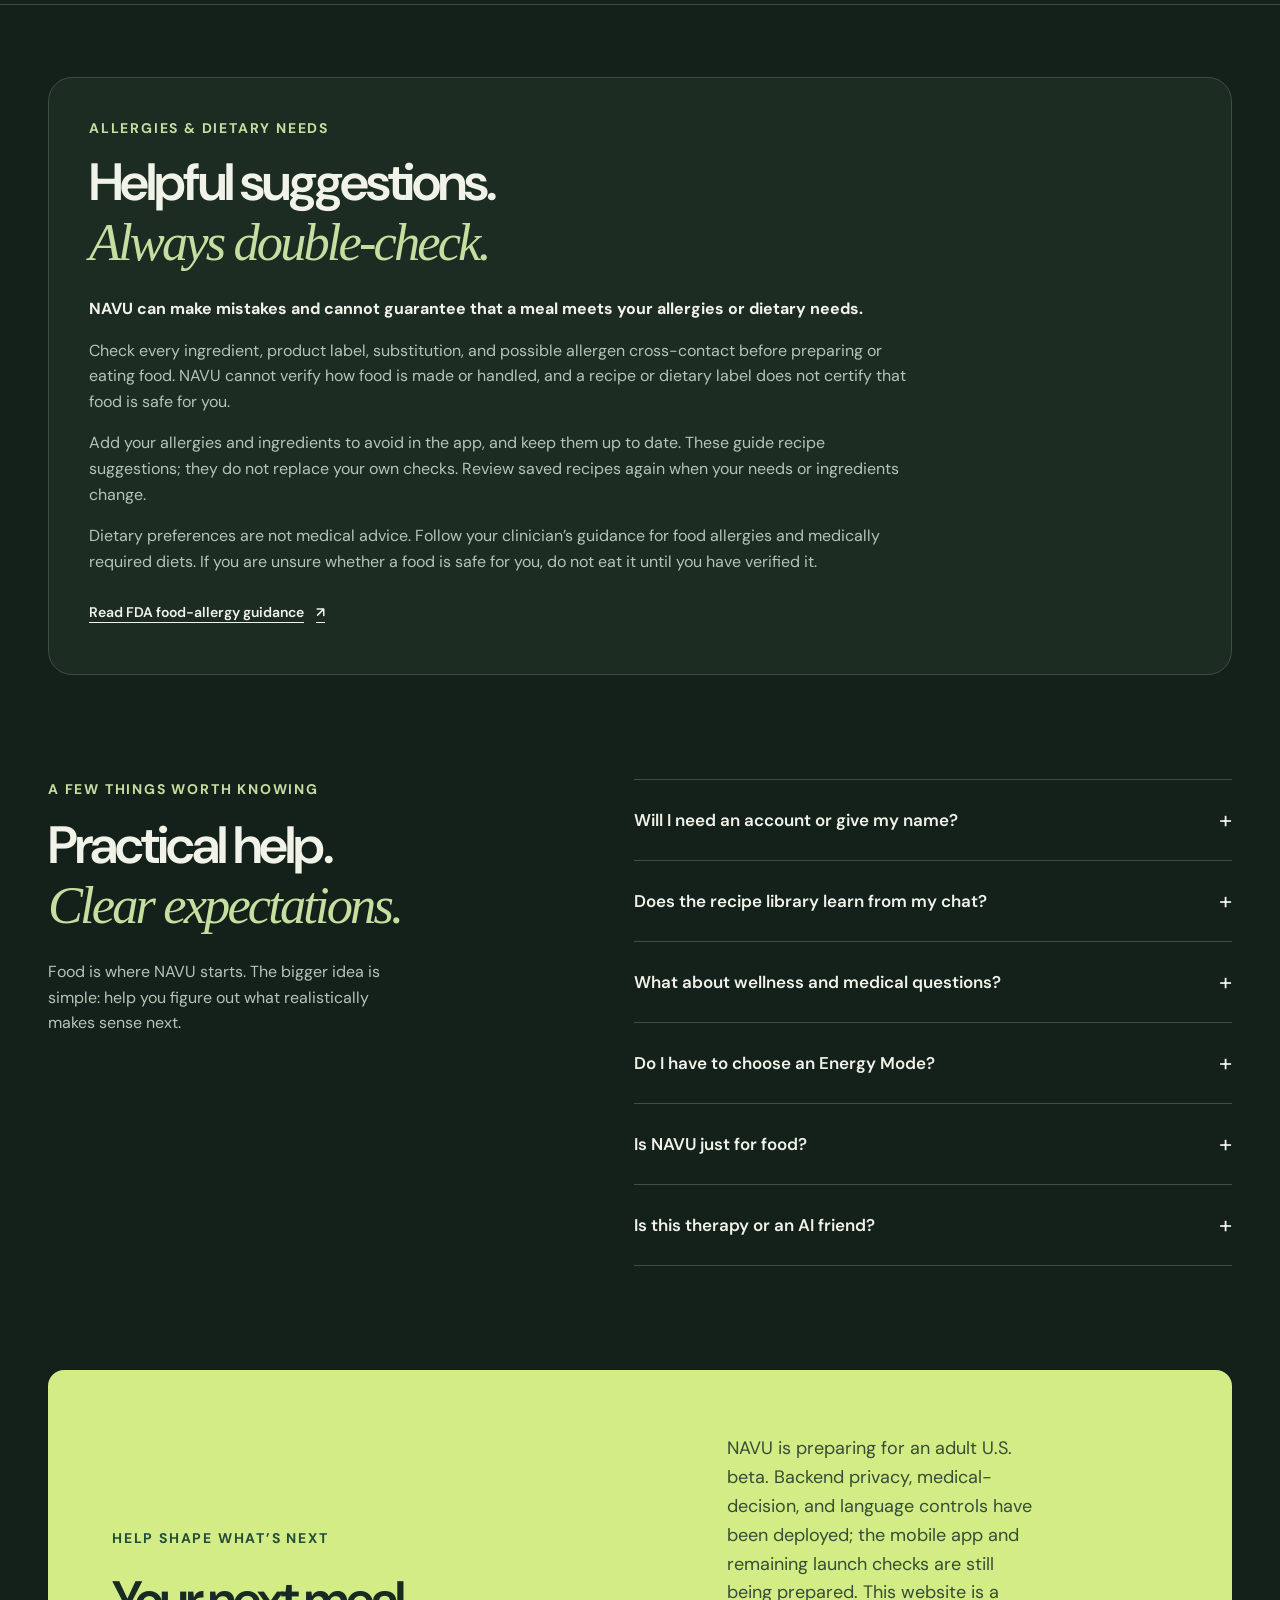
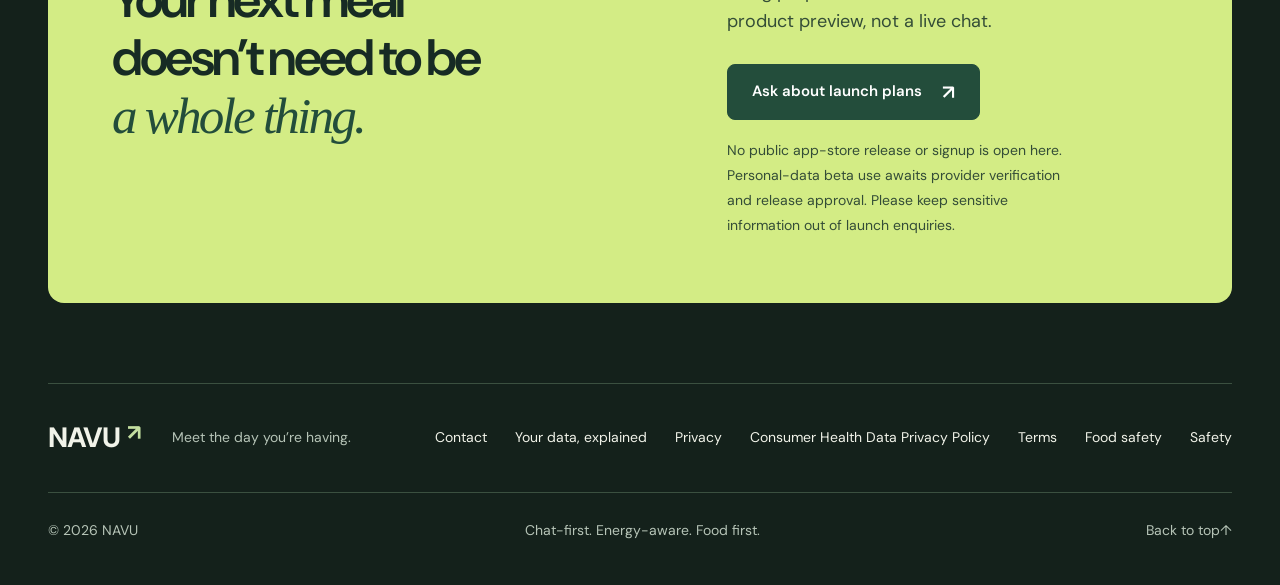
==== commit 7fa7b69f: "Reflect deployed backend safeguards in release status" ====
--- a/index.html
+++ b/index.html
@@ -218,8 +218,8 @@
       <div><p class="eyebrow">A few things worth knowing</p><h2 id="faq-heading">Practical help.<br><em>Clear expectations.</em></h2><p class="faq-intro">Food is where NAVU starts. The bigger idea is simple: help you figure out what realistically makes sense next.</p></div>
       <div class="faq-list">
         <details><summary>Will I need an account or give my name?<span aria-hidden="true">+</span></summary><div class="faq-answer"><p>The proposed core app is free and does not require an account or legal name. You can choose a display name. Names and other personal details can also appear in messages or photos you submit, and security identifiers can remain linkable.</p><p><a href="how-data-works.html#section-2">Read what this means for your information.</a></p></div></details>
-        <details><summary>Does the recipe library learn from my chat?<span aria-hidden="true">+</span></summary><div class="faq-answer"><p>NAVU has a curated recipe catalog. Using it, generating an answer, and saving a private meal are different from training an AI model. The proposed release disables shared feedback learning and shared reuse of generated recipes. Your context can still guide the answer you ask for.</p><p>Provider settings and retention are separate and still require verification. <a href="how-data-works.html#section-4">Read about AI processing and training.</a></p></div></details>
-        <details><summary>What about wellness and medical questions?<span aria-hidden="true">+</span></summary><div class="faq-answer"><p>NAVU can help with everyday wellness and practical planning around preferences or limits you provide. It does not diagnose, choose treatment targets, prescribe, or change medication. It is not a medical device; consult a healthcare professional for medical advice, diagnosis, or treatment.</p><p>The additional medical-decision safeguards are prepared in code and await the coordinated release. <a href="how-data-works.html#section-6">Read about the boundary.</a></p></div></details>
+        <details><summary>Does the recipe library learn from my chat?<span aria-hidden="true">+</span></summary><div class="faq-answer"><p>NAVU has a curated recipe catalog. Using it, generating an answer, and saving a private meal are different from training an AI model. The deployed backend disables shared feedback learning and shared reuse of generated recipes. Your context can still guide the answer you ask for.</p><p>Provider settings and retention are separate and still require verification. <a href="how-data-works.html#section-4">Read about AI processing and training.</a></p></div></details>
+        <details><summary>What about wellness and medical questions?<span aria-hidden="true">+</span></summary><div class="faq-answer"><p>NAVU can help with everyday wellness and practical planning around preferences or limits you provide. It does not diagnose, choose treatment targets, prescribe, or change medication. It is not a medical device; consult a healthcare professional for medical advice, diagnosis, or treatment.</p><p>The additional medical-decision safeguards are deployed on the backend. The mobile app is still awaiting public release. <a href="how-data-works.html#section-6">Read about the boundary.</a></p></div></details>
         <details><summary>Do I have to choose an Energy Mode?<span aria-hidden="true">+</span></summary><div class="faq-answer"><p>No. You can pick Lowkey, Everyday, or Locked In, or just describe what you need. A mode is a starting point—not a label for who you are.</p></div></details>
         <details><summary>Is NAVU just for food?<span aria-hidden="true">+</span></summary><div class="faq-answer"><p>Meals, groceries, and cooking are the focus today. NAVU’s broader direction is practical, capacity-aware help across everyday life. Additional areas are future possibilities, not features we’re advertising as available now.</p></div></details>
         <details id="safety"><summary>Is this therapy or an AI friend?<span aria-hidden="true">+</span></summary><div class="faq-answer"><p>No. NAVU is a practical decision and action tool, starting with food. A natural conversation is the interface—not a promise of friendship, counseling, or medical care.</p><p>NAVU is not a therapist, clinician, or crisis service. If you need urgent support in the U.S. or its territories, <a href="tel:988">call 988</a> or <a href="sms:988">text 988</a>. For immediate danger, call 911. Elsewhere, contact your local emergency or crisis service. <a href="https://988lifeline.org/get-help/">More about 988</a>.</p></div></details>
@@ -229,7 +229,7 @@
     <section class="container launch-section" id="phones" aria-labelledby="launch-heading">
       <div class="launch-card">
         <div><p class="eyebrow">Help shape what’s next</p><h2 id="launch-heading">Your next meal<br>doesn’t need to be<br><em>a whole thing.</em></h2></div>
-        <div class="launch-copy"><p>NAVU is preparing for an adult U.S. beta. Privacy, reporting, and medical-decision safeguards are being coordinated before release. This website is a product preview, not a live chat.</p><a class="button button-light" href="mailto:joseph.devteam@gmail.com?subject=NAVU%20launch%20question">Ask about launch plans <span aria-hidden="true">↗</span></a><p class="launch-note">No public app-store release or signup is open here. Personal-data beta use awaits provider verification and release approval. Please keep sensitive information out of launch enquiries.</p></div>
+        <div class="launch-copy"><p>NAVU is preparing for an adult U.S. beta. Backend privacy, medical-decision, and language controls have been deployed; the mobile app and remaining launch checks are still being prepared. This website is a product preview, not a live chat.</p><a class="button button-light" href="mailto:joseph.devteam@gmail.com?subject=NAVU%20launch%20question">Ask about launch plans <span aria-hidden="true">↗</span></a><p class="launch-note">No public app-store release or signup is open here. Personal-data beta use awaits provider verification and release approval. Please keep sensitive information out of launch enquiries.</p></div>
       </div>
     </section>
   </main>
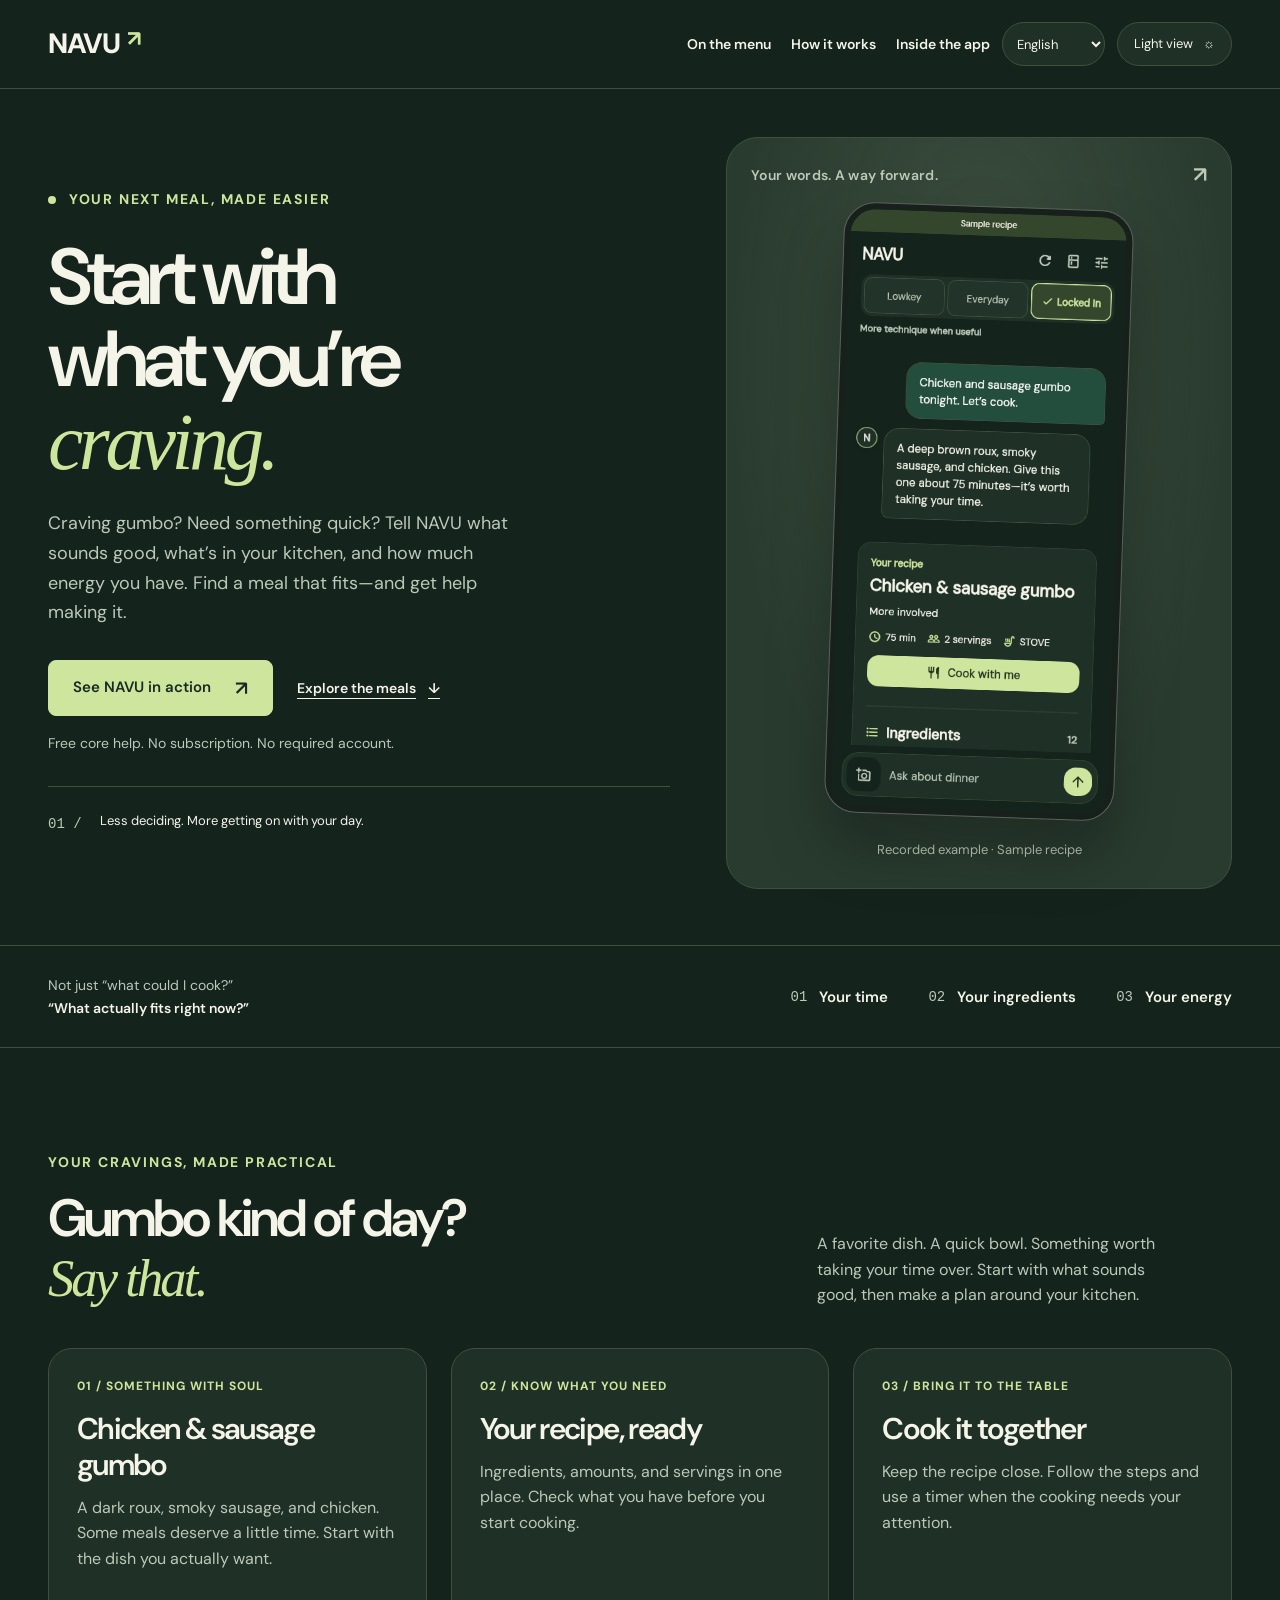
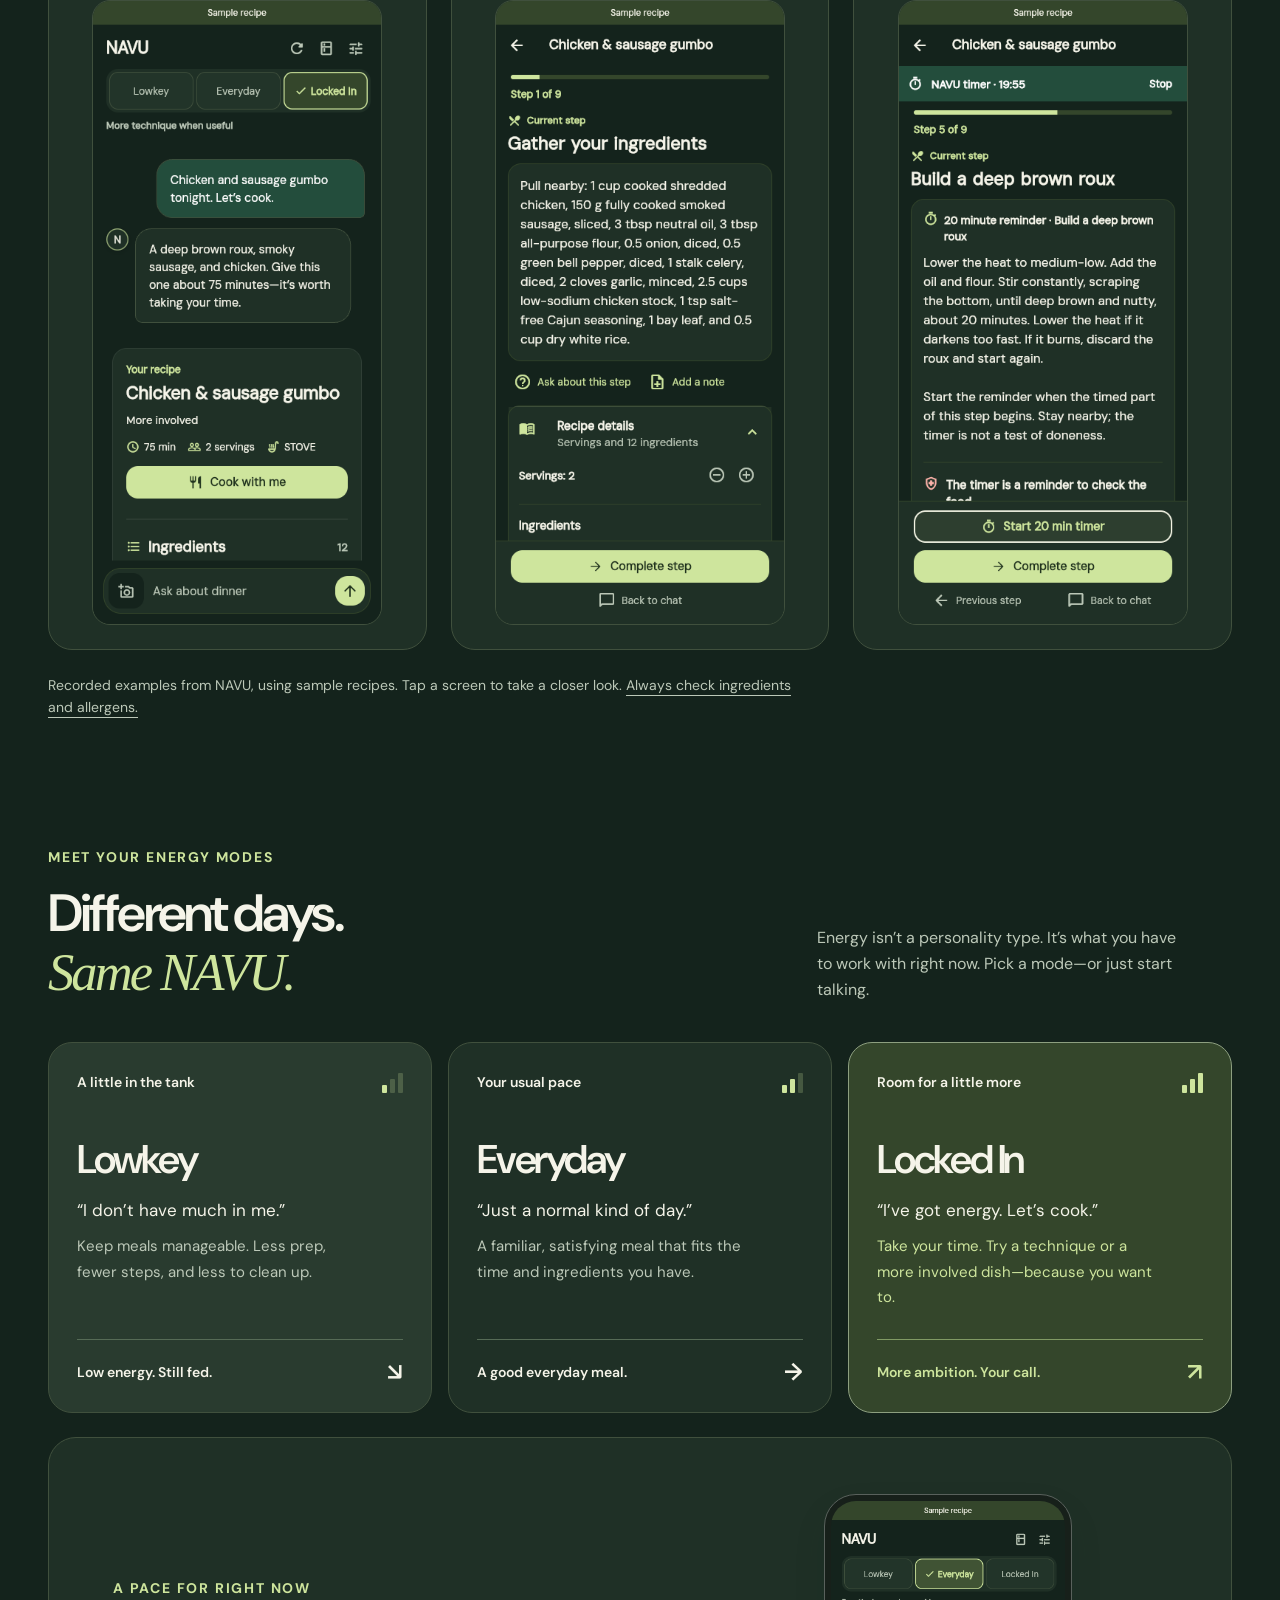
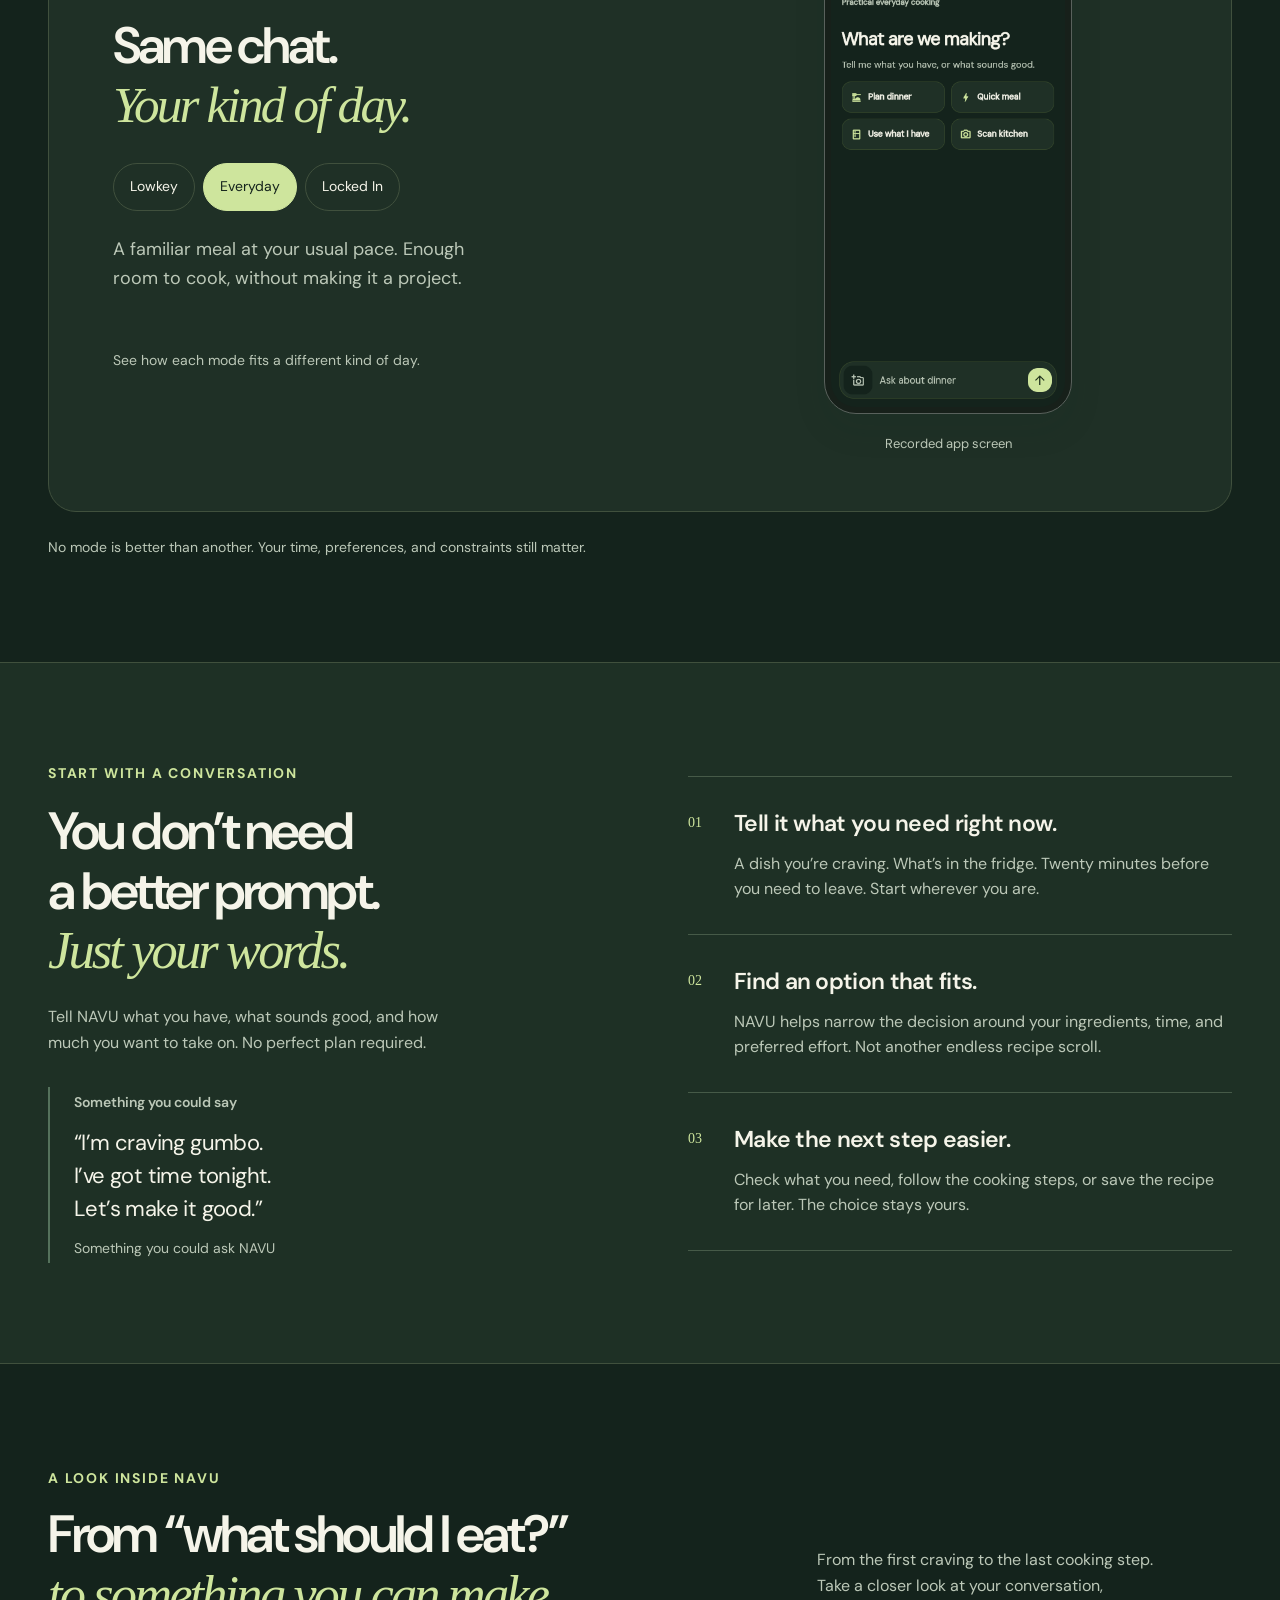
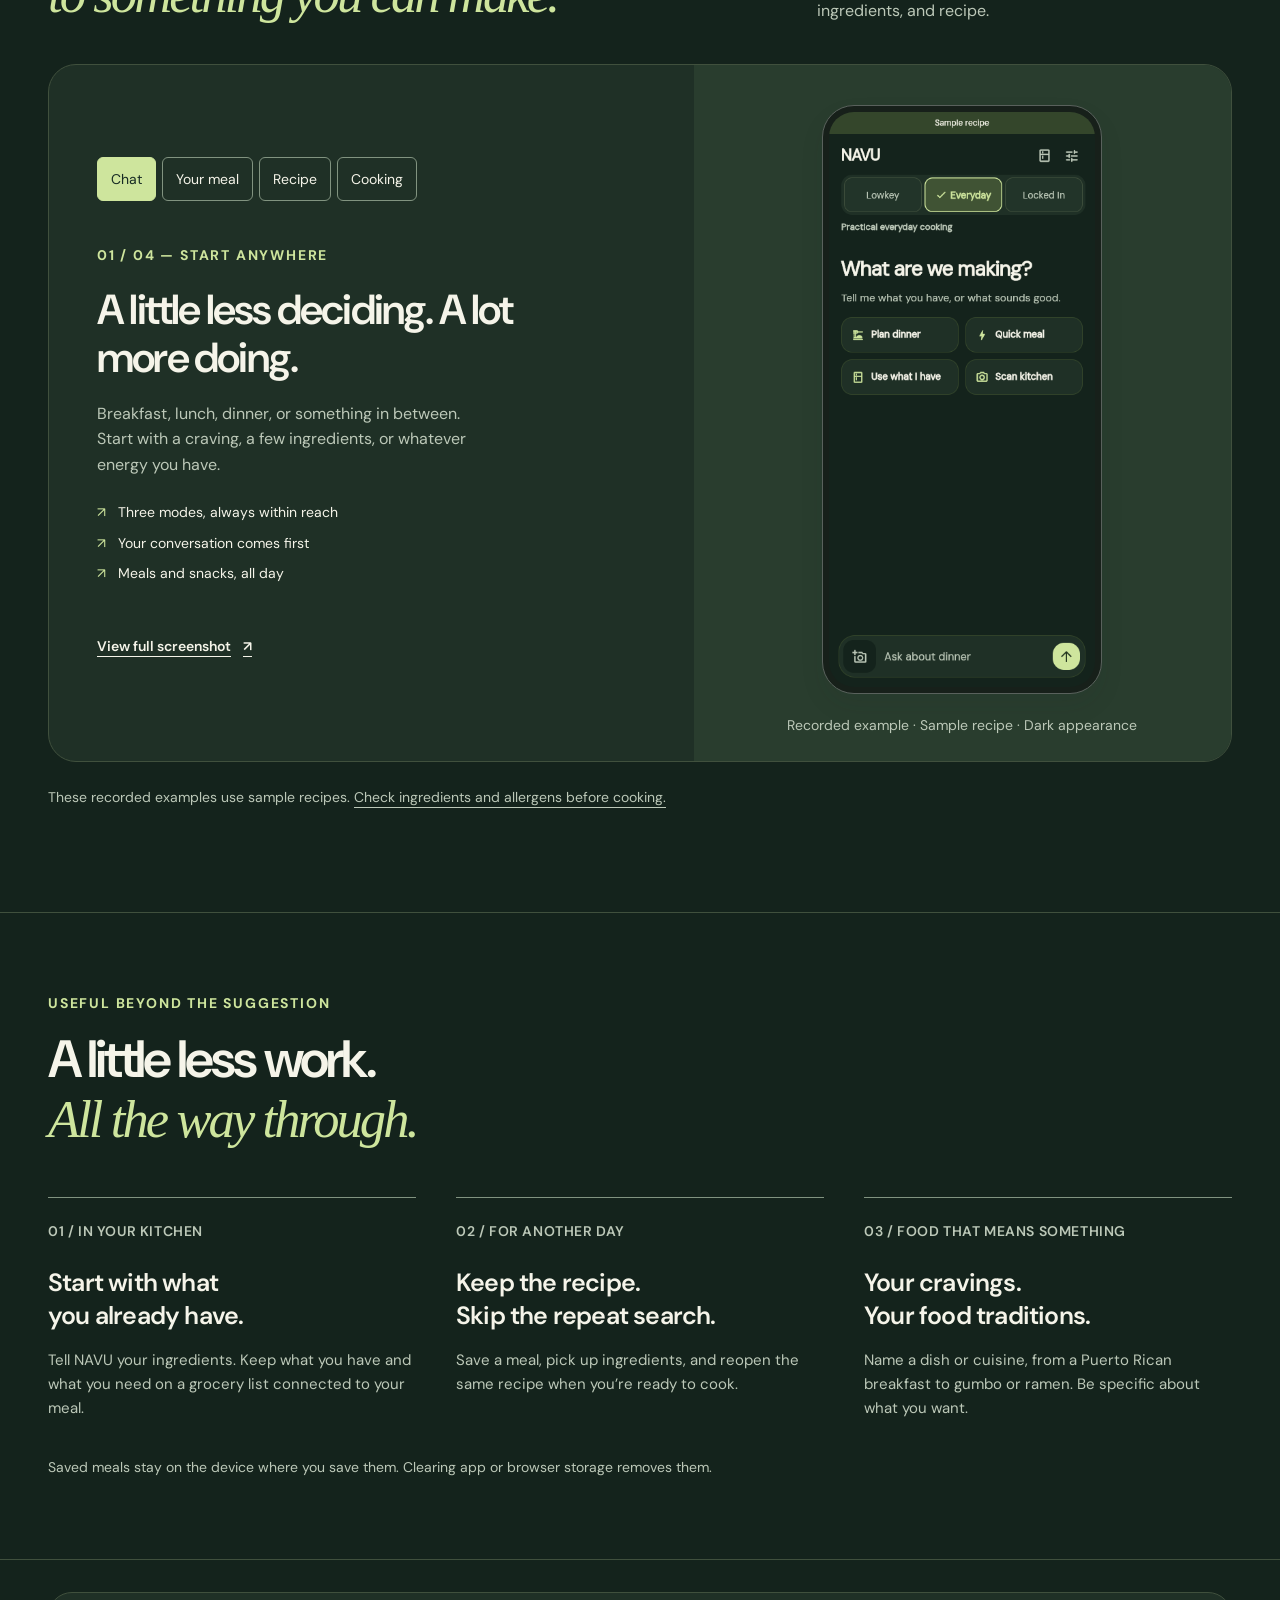
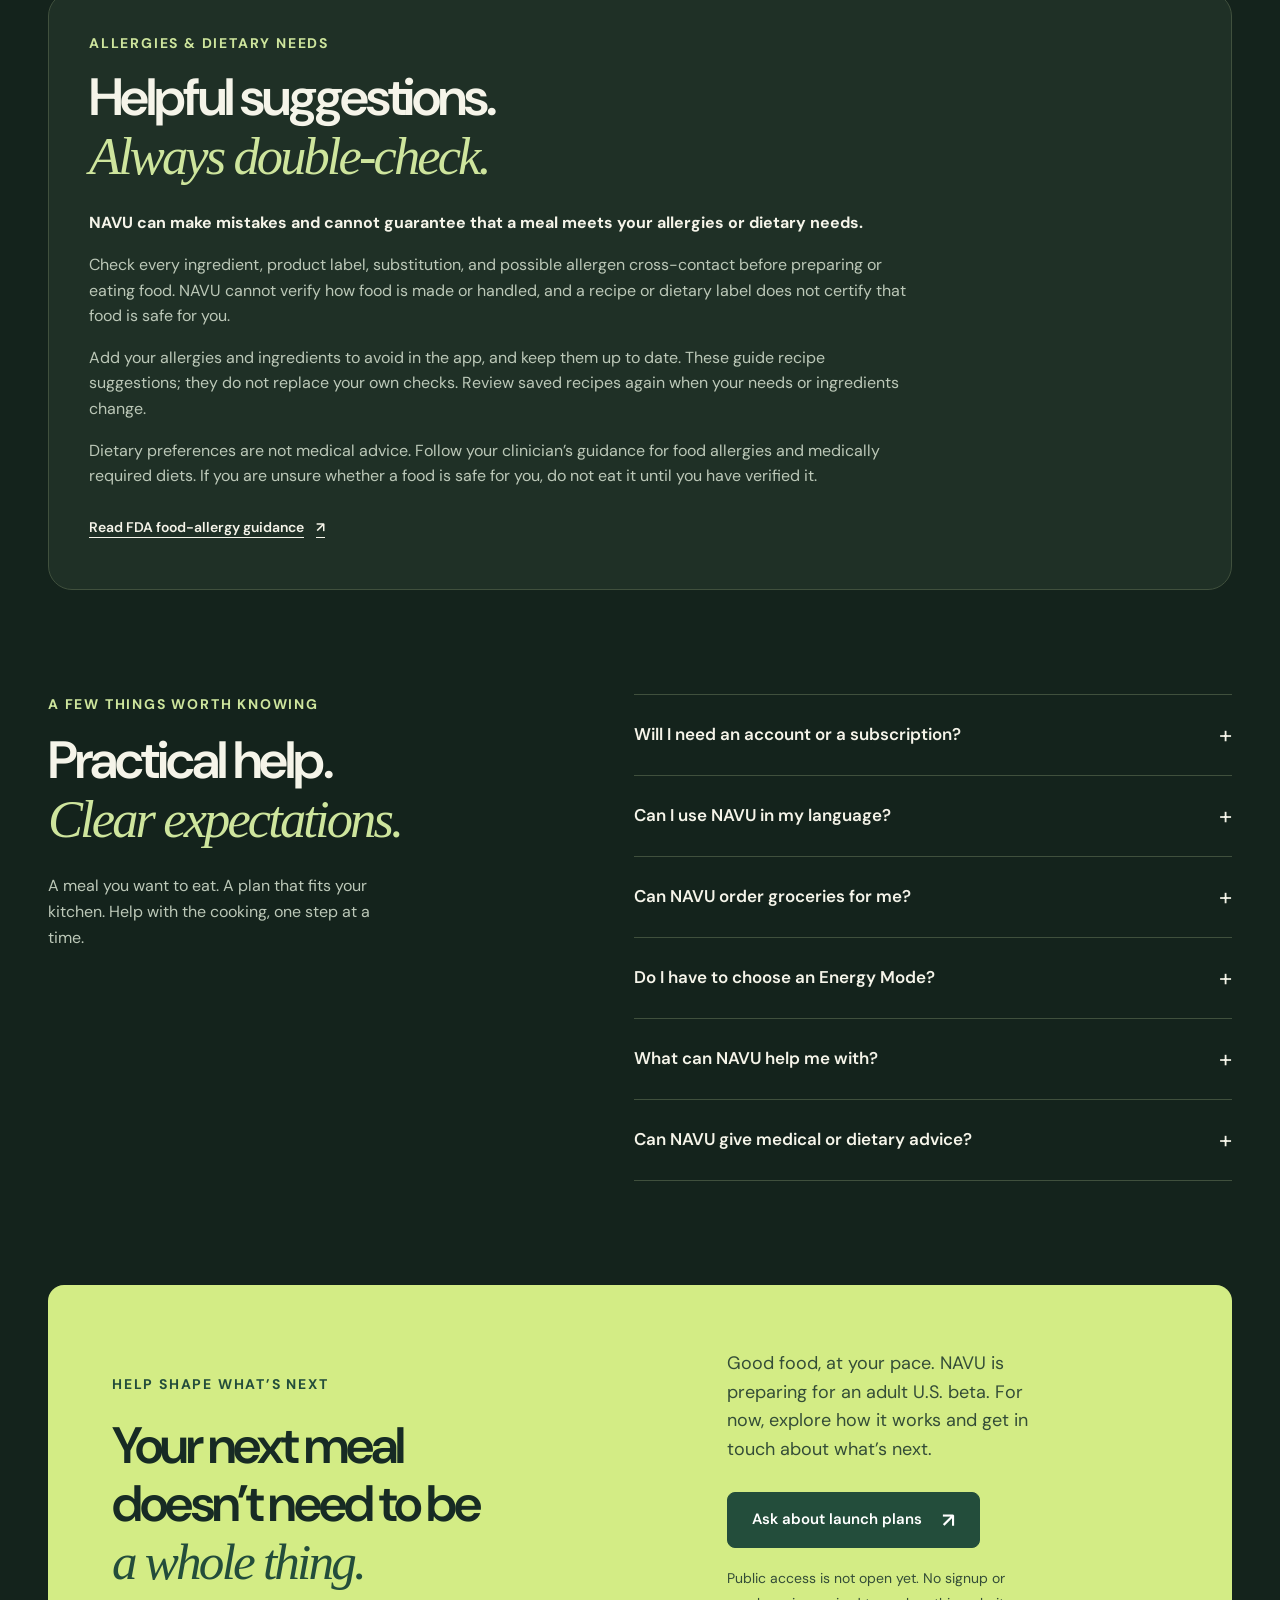
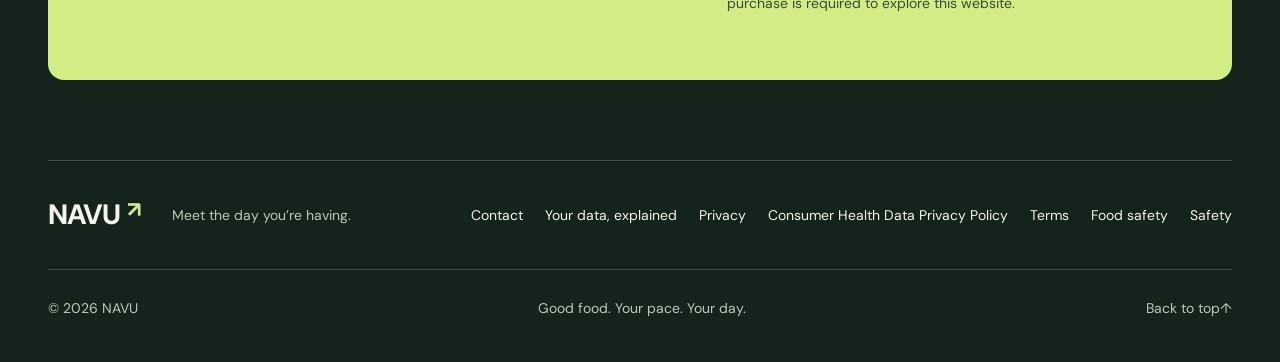
==== commit 0c9b3e4b: "Refresh NAVU meals website with translated pages and recorded app screens" ====
--- a/index.html
+++ b/index.html
@@ -1,246 +1,247 @@
-<!DOCTYPE html>
-<html lang="en" data-theme="dark">
-<head>
-  <meta charset="utf-8">
-  <meta name="viewport" content="width=device-width, initial-scale=1">
-  <title>NAVU — Everyday life starts with a conversation</title>
-  <meta name="description" content="An everyday AI that starts with your words. Decide what to eat, plan groceries, and cook together—from quick ramen to Cajun gumbo. Meals are just the beginning.">
-  <meta name="theme-color" content="#14211b">
-  <meta property="og:title" content="NAVU — Everyday life starts with a conversation">
-  <meta property="og:description" content="Tell NAVU what you need right now. Find a meal that fits. Chat-first, energy-aware, and starting with food.">
-  <meta property="og:image" content="https://navu.life/icon-512.png">
-  <meta property="og:image:alt" content="NAVU app icon">
-  <meta property="og:url" content="https://navu.life/">
-  <meta property="og:type" content="website">
-  <meta name="twitter:card" content="summary">
-  <link rel="canonical" href="https://navu.life/">
-  <link rel="icon" type="image/png" href="favicon.png">
-  <link rel="apple-touch-icon" href="icon-192.png">
-  <link rel="stylesheet" href="website.css?v=20260909-2">
-  <script src="website.js?v=20260909-2" defer></script>
-</head>
-<body>
-  <a class="skip-link" href="#main">Skip to content</a>
-  <header class="site-header">
-    <div class="container header-inner">
-      <a class="wordmark" href="index.html" aria-label="NAVU home">NAVU<span aria-hidden="true">↗</span></a>
-      <nav class="desktop-nav" aria-label="Main navigation">
-        <a href="#meals">On the menu</a>
-        <a href="#technology">How it works</a>
-        <a href="#demo">Inside the app</a>
-      </nav>
-      <a class="button button-small header-cta" href="#phones">About the launch <span aria-hidden="true">↗</span></a>
-      <button class="theme-toggle" type="button" aria-label="Switch to light appearance" data-theme-toggle hidden>Light view <span aria-hidden="true">☼</span></button>
-      <details class="mobile-menu">
-        <summary aria-label="Navigation menu">Menu <span aria-hidden="true">+</span></summary>
-        <nav aria-label="Mobile navigation">
-          <a href="#meals">On the menu</a>
-          <a href="#technology">How it works</a>
-          <a href="#demo">Inside the app</a>
-          <a href="#phones">Launch plans</a>
-          <a href="how-data-works.html">Your data, explained</a>
-          <a href="privacy.html">Privacy</a><a href="consumer-health-data.html">Consumer Health Data Privacy Policy</a><a href="terms.html">Terms</a>
-        </nav>
-      </details>
-    </div>
-  </header>
-
-  <main id="main" tabindex="-1">
-    <section class="hero container" aria-labelledby="hero-heading">
-      <div class="hero-copy">
-        <p class="eyebrow"><span class="small-mark" aria-hidden="true"></span> Everyday life, one place</p>
-        <h1 id="hero-heading">Start with<br>what’s on<br><em>your mind.</em></h1>
-        <p class="hero-description">One conversation. A useful next step. NAVU is an everyday AI, starting with meals: tell it what you’re craving, what you have, or how much energy you’ve got. Work out the rest together.</p>
-        <div class="hero-actions">
-          <a class="button" href="#demo">See the chat <span aria-hidden="true">↗</span></a>
-          <a class="text-link" href="#meals">Explore the meals <span aria-hidden="true">↓</span></a>
-        </div>
-        <p class="access-note">In development for a U.S. adult beta · Ages 18+ · No public app-store release</p>
-        <p class="access-note">Read our <a href="privacy.html">Privacy Notice</a>, <a href="consumer-health-data.html">Consumer Health Data Privacy Policy</a>, and <a href="terms.html">Terms</a>.</p>
-        <p class="access-note"><a href="how-data-works.html">Your data and the recipe library, explained</a> · <a href="how-data-works-es.html" lang="es">Español</a> · <a href="how-data-works-pt.html" lang="pt">Português</a></p>
-        <div class="hero-principle"><span aria-hidden="true">01 /</span> Less deciding. More getting on with your day.</div>
-      </div>
-      <figure class="hero-visual">
-        <div class="visual-topline"><span>Your words. A way forward.</span><span aria-hidden="true">↗</span></div>
-        <div class="phone-frame hero-phone">
-          <img src="assets/navu-gumbo-chat-example.png" data-hero-screen alt="Illustrative NAVU conversation: a tired user asks for gumbo and discusses rice, chicken, and sausage they already have" fetchpriority="high">
-        </div>
-        <figcaption data-hero-caption>Example conversation · Illustrative mockup</figcaption>
-      </figure>
-    </section>
-
-    <div class="fit-strip">
-      <div class="container fit-inner">
-        <p>Not just “what could I cook?”<br><strong>“What actually fits right now?”</strong></p>
-        <ul aria-label="What goes into a meal decision">
-          <li><span aria-hidden="true">01</span> Your time</li>
-          <li><span aria-hidden="true">02</span> Your ingredients</li>
-          <li><span aria-hidden="true">03</span> Your energy</li>
-        </ul>
-      </div>
-    </div>
-
-    <section class="section container meal-showcase" id="meals" aria-labelledby="meals-heading">
-      <div class="section-heading">
-        <div><p class="eyebrow">Your cravings, made practical</p><h2 id="meals-heading">Gumbo kind of day?<br><em>Say that.</em></h2></div>
-        <p>A favorite dish. A quick bowl. Something worth taking your time over. Start with what sounds good, then make a plan around your kitchen.</p>
-      </div>
-      <div class="meal-gallery">
-        <article class="meal-story">
-          <div class="meal-story-copy"><p class="eyebrow">01 / Something with soul</p><h3>Cajun gumbo</h3><p>Chicken, sausage, and rice. Ask for the dish you actually want, then take it from ingredients to the stove.</p></div>
-          <a class="meal-capture" href="assets/navu-gumbo-real.png" aria-label="View the full Cajun gumbo app screenshot"><img src="assets/navu-gumbo-real.png" width="1080" height="2400" alt="Cajun chicken and sausage gumbo recipe card in an earlier NAVU app build" loading="lazy"></a>
-        </article>
-        <article class="meal-story">
-          <div class="meal-story-copy"><p class="eyebrow">02 / Keep it cozy</p><h3>Homemade ramen</h3><p>Broth, noodles, and your favorite toppings. Turn a craving into a meal you can make at home.</p></div>
-          <a class="meal-capture" href="assets/navu-ramen-real.png" aria-label="View the full homemade ramen app screenshot"><img src="assets/navu-ramen-real.png" width="1080" height="2400" alt="Homemade ramen conversation and recipe card in an earlier NAVU app build" loading="lazy"></a>
-        </article>
-        <article class="meal-story">
-          <div class="meal-story-copy"><p class="eyebrow">03 / Bring it to the table</p><h3>Cook it together</h3><p>Keep the recipe close. Follow the steps and use a timer when the cooking needs your attention.</p></div>
-          <a class="meal-capture" href="assets/navu-cook-with-me-20260830.png" aria-label="View the full gumbo cooking steps screenshot"><img src="assets/navu-cook-with-me-20260830.png" width="1080" height="2400" alt="Gumbo roux step and cooking timer in an earlier NAVU app build" loading="lazy"></a>
-        </article>
-      </div>
-      <p class="section-note">Meal and cooking captures from an earlier app design, with illustrative light-theme adaptations. Tap a screen to see it in full. <a href="#food-safety">Always check ingredients and allergens.</a></p>
-    </section>
-
-    <section class="section container energy-section" id="vibes" aria-labelledby="energy-heading">
-      <div class="section-heading">
-        <div><p class="eyebrow">Meet your Energy Modes</p><h2 id="energy-heading">Different days.<br><em>Same NAVU.</em></h2></div>
-        <p>Energy isn’t a personality type. It’s what you have to work with right now. Pick a mode—or just start talking.</p>
-      </div>
-      <div class="energy-grid">
-        <article class="energy-card lowkey">
-          <div class="mode-top"><span class="mode-level">A little in the tank</span><span class="energy-meter" aria-hidden="true"><i></i><i></i><i></i></span></div>
-          <h3>Lowkey</h3>
-          <p class="mode-quote">“I don’t have much in me.”</p>
-          <p>Keep meals manageable. Less prep, fewer steps, and less to clean up.</p>
-          <div class="mode-bottom"><span>Low energy. Still fed.</span><span aria-hidden="true">↘</span></div>
-        </article>
-        <article class="energy-card everyday">
-          <div class="mode-top"><span class="mode-level">Your usual pace</span><span class="energy-meter" aria-hidden="true"><i></i><i></i><i></i></span></div>
-          <h3>Everyday</h3>
-          <p class="mode-quote">“Just a normal kind of day.”</p>
-          <p>A familiar, satisfying meal that fits the time and ingredients you have.</p>
-          <div class="mode-bottom"><span>A good everyday meal.</span><span aria-hidden="true">→</span></div>
-        </article>
-        <article class="energy-card locked">
-          <div class="mode-top"><span class="mode-level">Room for a little more</span><span class="energy-meter" aria-hidden="true"><i></i><i></i><i></i></span></div>
-          <h3>Locked In</h3>
-          <p class="mode-quote">“I’ve got energy. Let’s cook.”</p>
-          <p>Take your time. Try a technique or a more involved dish—because you want to.</p>
-          <div class="mode-bottom"><span>More ambition. Your call.</span><span aria-hidden="true">↗</span></div>
-        </article>
-      </div>
-      <div class="mode-explorer" data-mode-explorer>
-        <div class="mode-explorer-copy">
-          <p class="eyebrow">A pace for right now</p>
-          <h3>Same chat.<br><em>Your kind of day.</em></h3>
-          <div class="mode-options" role="group" aria-label="Preview an energy mode" hidden>
-            <button type="button" data-mode="lowkey" aria-pressed="false">Lowkey</button>
-            <button type="button" data-mode="everyday" aria-pressed="true">Everyday</button>
-            <button type="button" data-mode="locked" aria-pressed="false">Locked In</button>
-          </div>
-          <div aria-live="polite" aria-atomic="true"><p class="mode-detail" data-mode-description>A familiar meal at your usual pace. Enough room to cook, without making it a project.</p></div>
-          <p class="section-note">Try each mode to see its place in the updated app.</p>
-        </div>
-        <figure><div class="phone-frame mode-phone"><img data-mode-screen src="assets/preview/welcome-dark.png" width="390" height="844" alt="Everyday selected on NAVU’s updated chat home" loading="lazy"></div><figcaption>Actual UI capture · Development preview</figcaption></figure>
-      </div>
-      <p class="section-note">No mode is better than another. Your time, preferences, and constraints still matter.</p>
-    </section>
-
-    <section class="how-section" id="technology" aria-labelledby="how-heading">
-      <div class="container how-layout">
-        <div class="how-intro">
-          <p class="eyebrow">Start with a conversation</p>
-          <h2 id="how-heading">You don’t need<br>a better prompt.<br><em>Just your words.</em></h2>
-          <p>Tell NAVU what you have, what sounds good, and how much you want to take on. No perfect plan required.</p>
-          <div class="prompt-example"><span class="example-label">Something you could say</span><blockquote>“I’m tired and hungry.<br>I have eggs and toast.<br>Keep it simple.”</blockquote><span class="example-caption">Example prompt—not a live chat</span></div>
-        </div>
-        <ol class="how-steps">
-          <li><span class="step-index">01</span><div><h3>Tell it what you need right now.</h3><p>A dish you’re craving. What’s in the fridge. Twenty minutes before you need to leave. Start wherever you are.</p></div></li>
-          <li><span class="step-index">02</span><div><h3>Find an option that fits.</h3><p>NAVU helps narrow the decision around your ingredients, time, and preferred effort. Not another endless recipe scroll.</p></div></li>
-          <li><span class="step-index">03</span><div><h3>Make the next step easier.</h3><p>Check what you need, follow the cooking steps, or save the recipe for later. The choice stays yours.</p></div></li>
-        </ol>
-      </div>
-    </section>
-
-    <section class="section container" id="demo" aria-labelledby="demo-heading">
-      <div class="section-heading">
-        <div><p class="eyebrow">A look inside NAVU</p><h2 id="demo-heading">From “what should I eat?”<br><em>to something you can make.</em></h2></div>
-        <p>A calmer chat. Useful meal details. A kitchen that feels like yours. Explore fresh captures of the updated app in light and dark.</p>
-      </div>
-      <div class="product-tour" data-product-tour>
-        <div class="tour-content">
-          <div class="tour-buttons" role="group" aria-label="Choose an app screenshot" hidden>
-            <button type="button" data-tour-tab="chat" aria-pressed="true">Chat</button>
-            <button type="button" data-tour-tab="meal" aria-pressed="false">Your meal</button>
-            <button type="button" data-tour-tab="recipe" aria-pressed="false">Recipe</button>
-            <button type="button" data-tour-tab="setup" aria-pressed="false">Your kitchen</button>
-          </div>
-          <div class="tour-text" aria-live="polite" aria-atomic="true">
-            <p class="eyebrow" data-tour-counter>01 / 04 — Start anywhere</p>
-            <h3 data-tour-title>A little less deciding. A lot more doing.</h3>
-            <p data-tour-body>Breakfast, lunch, dinner, or something in between. Start with a craving, a few ingredients, or whatever energy you have.</p>
-            <ul class="tour-features" data-tour-features><li>Three modes, always within reach</li><li>Your conversation comes first</li><li>Meals and snacks, all day</li></ul>
-          </div>
-          <a class="text-link" data-tour-full href="assets/preview/welcome-dark.png">View full screenshot <span aria-hidden="true">↗</span></a>
-        </div>
-        <figure class="tour-visual">
-          <div class="phone-frame tour-phone"><img data-tour-screen src="assets/preview/welcome-dark.png" width="390" height="844" alt="NAVU chat home in dark mode with three energy selections" loading="lazy"></div>
-          <figcaption data-tour-caption>Updated Flutter UI · Example data · Dark appearance</figcaption>
-        </figure>
-      </div>
-      <p class="section-note">Meal suggestions require your ingredient and allergy checks. <a href="#food-safety">Read about allergies and dietary needs.</a> App previews use example data from the development build. They show the interface, not a live conversation or a public iPhone release.</p>
-    </section>
-
-    <section class="practical-section" aria-labelledby="practical-heading">
-      <div class="container">
-        <div class="section-heading"><div><p class="eyebrow">Useful beyond the suggestion</p><h2 id="practical-heading">A little less work.<br><em>All the way through.</em></h2></div></div>
-        <div class="practical-grid">
-          <article id="grocery"><span class="feature-number">01 / In your kitchen</span><h3>Start with what<br>you already have.</h3><p>Tell NAVU your ingredients. Keep what you have and what you need on a grocery list connected to your meal.</p></article>
-          <article id="saved-meals"><span class="feature-number">02 / For another day</span><h3>Keep the recipe.<br>Skip the repeat search.</h3><p>Save a meal, pick up ingredients, and reopen the same recipe when you’re ready to cook.</p></article>
-          <article id="regions"><span class="feature-number">03 / Food that means something</span><h3>Your cravings.<br>Your food traditions.</h3><p>Name a dish or cuisine, from a Puerto Rican breakfast to gumbo or ramen. Be specific about what you want.</p></article>
-        </div>
-        <p class="section-note">Saved meals stay on the device where you save them. Clearing app or browser storage removes them.</p>
-      </div>
-    </section>
-
-    <section class="container food-safety-section" id="food-safety" aria-labelledby="food-safety-heading">
-      <p class="eyebrow">Allergies & dietary needs</p>
-      <h2 id="food-safety-heading">Helpful suggestions.<br><em>Always double-check.</em></h2>
-      <p><strong>NAVU can make mistakes and cannot guarantee that a meal meets your allergies or dietary needs.</strong></p>
-      <p>Check every ingredient, product label, substitution, and possible allergen cross-contact before preparing or eating food. NAVU cannot verify how food is made or handled, and a recipe or dietary label does not certify that food is safe for you.</p>
-      <p>Add your allergies and ingredients to avoid in the app, and keep them up to date. These guide recipe suggestions; they do not replace your own checks. Review saved recipes again when your needs or ingredients change.</p>
-      <p>Dietary preferences are not medical advice. Follow your clinician’s guidance for food allergies and medically required diets. If you are unsure whether a food is safe for you, do not eat it until you have verified it.</p>
-      <a class="text-link" href="https://www.fda.gov/food/nutrition-food-labeling-and-critical-foods/food-allergies">Read FDA food-allergy guidance <span aria-hidden="true">↗</span></a>
-    </section>
-
-    <section class="section container faq-layout" id="free" aria-labelledby="faq-heading">
-      <div><p class="eyebrow">A few things worth knowing</p><h2 id="faq-heading">Practical help.<br><em>Clear expectations.</em></h2><p class="faq-intro">Food is where NAVU starts. The bigger idea is simple: help you figure out what realistically makes sense next.</p></div>
-      <div class="faq-list">
-        <details><summary>Will I need an account or give my name?<span aria-hidden="true">+</span></summary><div class="faq-answer"><p>The proposed core app is free and does not require an account or legal name. You can choose a display name. Names and other personal details can also appear in messages or photos you submit, and security identifiers can remain linkable.</p><p><a href="how-data-works.html#section-2">Read what this means for your information.</a></p></div></details>
-        <details><summary>Does the recipe library learn from my chat?<span aria-hidden="true">+</span></summary><div class="faq-answer"><p>NAVU has a curated recipe catalog. Using it, generating an answer, and saving a private meal are different from training an AI model. The deployed backend disables shared feedback learning and shared reuse of generated recipes. Your context can still guide the answer you ask for.</p><p>Provider settings and retention are separate and still require verification. <a href="how-data-works.html#section-4">Read about AI processing and training.</a></p></div></details>
-        <details><summary>What about wellness and medical questions?<span aria-hidden="true">+</span></summary><div class="faq-answer"><p>NAVU can help with everyday wellness and practical planning around preferences or limits you provide. It does not diagnose, choose treatment targets, prescribe, or change medication. It is not a medical device; consult a healthcare professional for medical advice, diagnosis, or treatment.</p><p>The additional medical-decision safeguards are deployed on the backend. The mobile app is still awaiting public release. <a href="how-data-works.html#section-6">Read about the boundary.</a></p></div></details>
-        <details><summary>Do I have to choose an Energy Mode?<span aria-hidden="true">+</span></summary><div class="faq-answer"><p>No. You can pick Lowkey, Everyday, or Locked In, or just describe what you need. A mode is a starting point—not a label for who you are.</p></div></details>
-        <details><summary>Is NAVU just for food?<span aria-hidden="true">+</span></summary><div class="faq-answer"><p>Meals, groceries, and cooking are the focus today. NAVU’s broader direction is practical, capacity-aware help across everyday life. Additional areas are future possibilities, not features we’re advertising as available now.</p></div></details>
-        <details id="safety"><summary>Is this therapy or an AI friend?<span aria-hidden="true">+</span></summary><div class="faq-answer"><p>No. NAVU is a practical decision and action tool, starting with food. A natural conversation is the interface—not a promise of friendship, counseling, or medical care.</p><p>NAVU is not a therapist, clinician, or crisis service. If you need urgent support in the U.S. or its territories, <a href="tel:988">call 988</a> or <a href="sms:988">text 988</a>. For immediate danger, call 911. Elsewhere, contact your local emergency or crisis service. <a href="https://988lifeline.org/get-help/">More about 988</a>.</p></div></details>
-      </div>
-    </section>
-
-    <section class="container launch-section" id="phones" aria-labelledby="launch-heading">
-      <div class="launch-card">
-        <div><p class="eyebrow">Help shape what’s next</p><h2 id="launch-heading">Your next meal<br>doesn’t need to be<br><em>a whole thing.</em></h2></div>
-        <div class="launch-copy"><p>NAVU is preparing for an adult U.S. beta. Backend privacy, medical-decision, and language controls have been deployed; the mobile app and remaining launch checks are still being prepared. This website is a product preview, not a live chat.</p><a class="button button-light" href="mailto:joseph.devteam@gmail.com?subject=NAVU%20launch%20question">Ask about launch plans <span aria-hidden="true">↗</span></a><p class="launch-note">No public app-store release or signup is open here. Personal-data beta use awaits provider verification and release approval. Please keep sensitive information out of launch enquiries.</p></div>
-      </div>
-    </section>
-  </main>
-
-  <dialog class="screenshot-viewer" aria-label="Screenshot preview" data-screenshot-viewer>
-    <div class="screenshot-toolbar"><span>Screenshot preview</span><button type="button" data-screenshot-close autofocus aria-label="Close screenshot">Close <span aria-hidden="true">×</span></button></div>
-    <div class="screenshot-content"><img data-screenshot-image alt=""></div>
-  </dialog>
-  <footer class="site-footer container">
-    <div class="footer-top"><a class="wordmark" href="index.html" aria-label="NAVU home">NAVU<span aria-hidden="true">↗</span></a><p>Meet the day you’re having.</p><nav aria-label="Footer navigation"><a href="mailto:joseph.devteam@gmail.com?subject=NAVU%20question">Contact</a><a href="how-data-works.html">Your data, explained</a><a href="privacy.html">Privacy</a><a href="consumer-health-data.html">Consumer Health Data Privacy Policy</a><a href="terms.html">Terms</a><a href="#food-safety">Food safety</a><a href="#safety">Safety</a></nav></div>
-    <div class="footer-bottom"><p>© 2026 NAVU</p><p>Chat-first. Energy-aware. Food first.</p><a href="#main">Back to top <span aria-hidden="true">↑</span></a></div>
-  </footer>
-</body>
-</html>
+<!DOCTYPE html>
+<html lang="en" data-theme="dark">
+<head>
+  <meta charset="utf-8">
+  <meta name="viewport" content="width=device-width, initial-scale=1">
+  <title>NAVU — Find your next meal</title>
+  <meta name="description" content="Decide what to eat, plan groceries, and cook with help from NAVU. Meals that fit your time, ingredients, and energy.">
+  <meta name="theme-color" content="#14211b">
+  <meta property="og:title" content="NAVU — Find your next meal">
+  <meta property="og:description" content="Find a meal that fits your time, ingredients, and energy. Plan your groceries and cook with help from NAVU.">
+  <meta property="og:image" content="https://navu.life/icon-512.png">
+  <meta property="og:image:alt" content="NAVU app icon">
+  <meta property="og:url" content="https://navu.life/">
+  <meta property="og:type" content="website">
+  <meta name="twitter:card" content="summary">
+  <link rel="canonical" href="https://navu.life/">
+  <link rel="icon" type="image/png" href="favicon.png">
+  <link rel="apple-touch-icon" href="icon-192.png">
+  <link rel="stylesheet" href="website.css?v=20260909-2">
+  <link rel="stylesheet" href="refresh.css">
+  <script src="website.js?v=20260927" defer></script>
+  <script src="languages.js" defer></script>
+</head>
+<body>
+  <a class="skip-link" href="#main">Skip to content</a>
+  <header class="site-header">
+    <div class="container header-inner">
+      <a class="wordmark" href="index.html" aria-label="NAVU home">NAVU<span aria-hidden="true">↗</span></a>
+      <nav class="desktop-nav" aria-label="Main navigation">
+        <a href="#meals">On the menu</a>
+        <a href="#technology">How it works</a>
+        <a href="#demo">Inside the app</a>
+      </nav>
+      <a class="button button-small header-cta" href="#phones">About the launch <span aria-hidden="true">↗</span></a>
+      <label class="language-control"><span class="sr-only">Website language</span><select id="language"><option value="en">English</option><option value="es">Español</option><option value="pt">Português</option></select></label>
+      <button class="theme-toggle" type="button" aria-label="Switch to light appearance" data-theme-toggle hidden>Light view <span aria-hidden="true">☼</span></button>
+      <details class="mobile-menu">
+        <summary aria-label="Navigation menu">Menu <span aria-hidden="true">+</span></summary>
+        <nav aria-label="Mobile navigation">
+          <a href="#meals">On the menu</a>
+          <a href="#technology">How it works</a>
+          <a href="#demo">Inside the app</a>
+          <a href="#phones">Launch plans</a>
+          <a href="how-data-works.html">Your data, explained</a>
+          <a href="privacy.html">Privacy</a><a href="consumer-health-data.html">Consumer Health Data Privacy Policy</a><a href="terms.html">Terms</a>
+        </nav>
+      </details>
+    </div>
+  </header>
+
+  <main id="main" tabindex="-1">
+    <section class="hero container" aria-labelledby="hero-heading">
+      <div class="hero-copy">
+        <p class="eyebrow"><span class="small-mark" aria-hidden="true"></span> Your next meal, made easier</p>
+        <h1 id="hero-heading">Start with<br>what you’re<br><em>craving.</em></h1>
+        <p class="hero-description">Craving gumbo? Need something quick? Tell NAVU what sounds good, what’s in your kitchen, and how much energy you have. Find a meal that fits—and get help making it.</p>
+        <div class="hero-actions">
+          <a class="button" href="#demo">See NAVU in action <span aria-hidden="true">↗</span></a>
+          <a class="text-link" href="#meals">Explore the meals <span aria-hidden="true">↓</span></a>
+        </div>
+        <p class="access-note">Free core help. No subscription. No required account.</p>
+        <div class="hero-principle"><span aria-hidden="true">01 /</span> Less deciding. More getting on with your day.</div>
+      </div>
+      <figure class="hero-visual">
+        <div class="visual-topline"><span>Your words. A way forward.</span><span aria-hidden="true">↗</span></div>
+        <div class="phone-frame hero-phone">
+          <img src="assets/current/gumbo-chat-dark.png" data-hero-screen alt="Recorded NAVU conversation about chicken and sausage gumbo" fetchpriority="high">
+        </div>
+        <figcaption data-hero-caption>Recorded example · Sample recipe</figcaption>
+      </figure>
+    </section>
+
+    <div class="fit-strip">
+      <div class="container fit-inner">
+        <p>Not just “what could I cook?”<br><strong>“What actually fits right now?”</strong></p>
+        <ul aria-label="What goes into a meal decision">
+          <li><span aria-hidden="true">01</span> Your time</li>
+          <li><span aria-hidden="true">02</span> Your ingredients</li>
+          <li><span aria-hidden="true">03</span> Your energy</li>
+        </ul>
+      </div>
+    </div>
+
+    <section class="section container meal-showcase" id="meals" aria-labelledby="meals-heading">
+      <div class="section-heading">
+        <div><p class="eyebrow">Your cravings, made practical</p><h2 id="meals-heading">Gumbo kind of day?<br><em>Say that.</em></h2></div>
+        <p>A favorite dish. A quick bowl. Something worth taking your time over. Start with what sounds good, then make a plan around your kitchen.</p>
+      </div>
+      <div class="meal-gallery">
+        <article class="meal-story">
+          <div class="meal-story-copy"><p class="eyebrow">01 / Something with soul</p><h3>Chicken &amp; sausage gumbo</h3><p>A dark roux, smoky sausage, and chicken. Some meals deserve a little time. Start with the dish you actually want.</p></div>
+          <a class="meal-capture" href="assets/current/gumbo-chat-dark.png" aria-label="View the full Chicken &amp; sausage gumbo app screenshot"><img src="assets/current/gumbo-chat-dark.png" width="390" height="844" alt="Recorded chicken and sausage gumbo conversation in NAVU" loading="lazy"></a>
+        </article>
+        <article class="meal-story">
+          <div class="meal-story-copy"><p class="eyebrow">02 / Know what you need</p><h3>Your recipe, ready</h3><p>Ingredients, amounts, and servings in one place. Check what you have before you start cooking.</p></div>
+          <a class="meal-capture" href="assets/current/gumbo-recipe-dark.png" aria-label="View the full recipe and ingredients screenshot"><img src="assets/current/gumbo-recipe-dark.png" width="390" height="844" alt="Recorded gumbo recipe and ingredients in NAVU" loading="lazy"></a>
+        </article>
+        <article class="meal-story">
+          <div class="meal-story-copy"><p class="eyebrow">03 / Bring it to the table</p><h3>Cook it together</h3><p>Keep the recipe close. Follow the steps and use a timer when the cooking needs your attention.</p></div>
+          <a class="meal-capture" href="assets/current/gumbo-cooking-dark.png" aria-label="View the full gumbo cooking steps screenshot"><img src="assets/current/gumbo-cooking-dark.png" width="390" height="844" alt="Recorded gumbo cooking step and timer in NAVU" loading="lazy"></a>
+        </article>
+      </div>
+      <p class="section-note">Recorded examples from NAVU, using sample recipes. Tap a screen to take a closer look. <a href="#food-safety">Always check ingredients and allergens.</a></p>
+    </section>
+
+    <section class="section container energy-section" id="vibes" aria-labelledby="energy-heading">
+      <div class="section-heading">
+        <div><p class="eyebrow">Meet your Energy Modes</p><h2 id="energy-heading">Different days.<br><em>Same NAVU.</em></h2></div>
+        <p>Energy isn’t a personality type. It’s what you have to work with right now. Pick a mode—or just start talking.</p>
+      </div>
+      <div class="energy-grid">
+        <article class="energy-card lowkey">
+          <div class="mode-top"><span class="mode-level">A little in the tank</span><span class="energy-meter" aria-hidden="true"><i></i><i></i><i></i></span></div>
+          <h3>Lowkey</h3>
+          <p class="mode-quote">“I don’t have much in me.”</p>
+          <p>Keep meals manageable. Less prep, fewer steps, and less to clean up.</p>
+          <div class="mode-bottom"><span>Low energy. Still fed.</span><span aria-hidden="true">↘</span></div>
+        </article>
+        <article class="energy-card everyday">
+          <div class="mode-top"><span class="mode-level">Your usual pace</span><span class="energy-meter" aria-hidden="true"><i></i><i></i><i></i></span></div>
+          <h3>Everyday</h3>
+          <p class="mode-quote">“Just a normal kind of day.”</p>
+          <p>A familiar, satisfying meal that fits the time and ingredients you have.</p>
+          <div class="mode-bottom"><span>A good everyday meal.</span><span aria-hidden="true">→</span></div>
+        </article>
+        <article class="energy-card locked">
+          <div class="mode-top"><span class="mode-level">Room for a little more</span><span class="energy-meter" aria-hidden="true"><i></i><i></i><i></i></span></div>
+          <h3>Locked In</h3>
+          <p class="mode-quote">“I’ve got energy. Let’s cook.”</p>
+          <p>Take your time. Try a technique or a more involved dish—because you want to.</p>
+          <div class="mode-bottom"><span>More ambition. Your call.</span><span aria-hidden="true">↗</span></div>
+        </article>
+      </div>
+      <div class="mode-explorer" data-mode-explorer>
+        <div class="mode-explorer-copy">
+          <p class="eyebrow">A pace for right now</p>
+          <h3>Same chat.<br><em>Your kind of day.</em></h3>
+          <div class="mode-options" role="group" aria-label="Preview an energy mode" hidden>
+            <button type="button" data-mode="lowkey" aria-pressed="false">Lowkey</button>
+            <button type="button" data-mode="everyday" aria-pressed="true">Everyday</button>
+            <button type="button" data-mode="locked" aria-pressed="false">Locked In</button>
+          </div>
+          <div aria-live="polite" aria-atomic="true"><p class="mode-detail" data-mode-description>A familiar meal at your usual pace. Enough room to cook, without making it a project.</p></div>
+          <p class="section-note">See how each mode fits a different kind of day.</p>
+        </div>
+        <figure><div class="phone-frame mode-phone"><img data-mode-screen src="assets/current/home-dark.png" width="390" height="844" alt="Everyday selected on NAVU’s updated chat home" loading="lazy"></div><figcaption>Recorded app screen</figcaption></figure>
+      </div>
+      <p class="section-note">No mode is better than another. Your time, preferences, and constraints still matter.</p>
+    </section>
+
+    <section class="how-section" id="technology" aria-labelledby="how-heading">
+      <div class="container how-layout">
+        <div class="how-intro">
+          <p class="eyebrow">Start with a conversation</p>
+          <h2 id="how-heading">You don’t need<br>a better prompt.<br><em>Just your words.</em></h2>
+          <p>Tell NAVU what you have, what sounds good, and how much you want to take on. No perfect plan required.</p>
+          <div class="prompt-example"><span class="example-label">Something you could say</span><blockquote>“I’m craving gumbo.<br>I’ve got time tonight.<br>Let’s make it good.”</blockquote><span class="example-caption">Something you could ask NAVU</span></div>
+        </div>
+        <ol class="how-steps">
+          <li><span class="step-index">01</span><div><h3>Tell it what you need right now.</h3><p>A dish you’re craving. What’s in the fridge. Twenty minutes before you need to leave. Start wherever you are.</p></div></li>
+          <li><span class="step-index">02</span><div><h3>Find an option that fits.</h3><p>NAVU helps narrow the decision around your ingredients, time, and preferred effort. Not another endless recipe scroll.</p></div></li>
+          <li><span class="step-index">03</span><div><h3>Make the next step easier.</h3><p>Check what you need, follow the cooking steps, or save the recipe for later. The choice stays yours.</p></div></li>
+        </ol>
+      </div>
+    </section>
+
+    <section class="section container" id="demo" aria-labelledby="demo-heading">
+      <div class="section-heading">
+        <div><p class="eyebrow">A look inside NAVU</p><h2 id="demo-heading">From “what should I eat?”<br><em>to something you can make.</em></h2></div>
+        <p>From the first craving to the last cooking step. Take a closer look at your conversation, ingredients, and recipe.</p>
+      </div>
+      <div class="product-tour" data-product-tour>
+        <div class="tour-content">
+          <div class="tour-buttons" role="group" aria-label="Choose an app screenshot" hidden>
+            <button type="button" data-tour-tab="chat" aria-pressed="true">Chat</button>
+            <button type="button" data-tour-tab="meal" aria-pressed="false">Your meal</button>
+            <button type="button" data-tour-tab="recipe" aria-pressed="false">Recipe</button>
+            <button type="button" data-tour-tab="setup" aria-pressed="false">Cooking</button>
+          </div>
+          <div class="tour-text" aria-live="polite" aria-atomic="true">
+            <p class="eyebrow" data-tour-counter>01 / 04 — Start anywhere</p>
+            <h3 data-tour-title>A little less deciding. A lot more doing.</h3>
+            <p data-tour-body>Breakfast, lunch, dinner, or something in between. Start with a craving, a few ingredients, or whatever energy you have.</p>
+            <ul class="tour-features" data-tour-features><li>Three modes, always within reach</li><li>Your conversation comes first</li><li>Meals and snacks, all day</li></ul>
+          </div>
+          <a class="text-link" data-tour-full href="assets/current/home-dark.png">View full screenshot <span aria-hidden="true">↗</span></a>
+        </div>
+        <figure class="tour-visual">
+          <div class="phone-frame tour-phone"><img data-tour-screen src="assets/current/home-dark.png" width="390" height="844" alt="NAVU chat home in dark mode with three energy selections" loading="lazy"></div>
+          <figcaption data-tour-caption>Recorded example · Dark appearance</figcaption>
+        </figure>
+      </div>
+      <p class="section-note">These recorded examples use sample recipes. <a href="#food-safety">Check ingredients and allergens before cooking.</a></p>
+    </section>
+
+    <section class="practical-section" aria-labelledby="practical-heading">
+      <div class="container">
+        <div class="section-heading"><div><p class="eyebrow">Useful beyond the suggestion</p><h2 id="practical-heading">A little less work.<br><em>All the way through.</em></h2></div></div>
+        <div class="practical-grid">
+          <article id="grocery"><span class="feature-number">01 / In your kitchen</span><h3>Start with what<br>you already have.</h3><p>Tell NAVU your ingredients. Keep what you have and what you need on a grocery list connected to your meal.</p></article>
+          <article id="saved-meals"><span class="feature-number">02 / For another day</span><h3>Keep the recipe.<br>Skip the repeat search.</h3><p>Save a meal, pick up ingredients, and reopen the same recipe when you’re ready to cook.</p></article>
+          <article id="regions"><span class="feature-number">03 / Food that means something</span><h3>Your cravings.<br>Your food traditions.</h3><p>Name a dish or cuisine, from a Puerto Rican breakfast to gumbo or ramen. Be specific about what you want.</p></article>
+        </div>
+        <p class="section-note">Saved meals stay on the device where you save them. Clearing app or browser storage removes them.</p>
+      </div>
+    </section>
+
+    <section class="container food-safety-section" id="food-safety" aria-labelledby="food-safety-heading">
+      <p class="eyebrow">Allergies & dietary needs</p>
+      <h2 id="food-safety-heading">Helpful suggestions.<br><em>Always double-check.</em></h2>
+      <p><strong>NAVU can make mistakes and cannot guarantee that a meal meets your allergies or dietary needs.</strong></p>
+      <p>Check every ingredient, product label, substitution, and possible allergen cross-contact before preparing or eating food. NAVU cannot verify how food is made or handled, and a recipe or dietary label does not certify that food is safe for you.</p>
+      <p>Add your allergies and ingredients to avoid in the app, and keep them up to date. These guide recipe suggestions; they do not replace your own checks. Review saved recipes again when your needs or ingredients change.</p>
+      <p>Dietary preferences are not medical advice. Follow your clinician’s guidance for food allergies and medically required diets. If you are unsure whether a food is safe for you, do not eat it until you have verified it.</p>
+      <a class="text-link" href="https://www.fda.gov/food/nutrition-food-labeling-and-critical-foods/food-allergies">Read FDA food-allergy guidance <span aria-hidden="true">↗</span></a>
+    </section>
+
+    <section class="section container faq-layout" id="free" aria-labelledby="faq-heading">
+      <div><p class="eyebrow">A few things worth knowing</p><h2 id="faq-heading">Practical help.<br><em>Clear expectations.</em></h2><p class="faq-intro">A meal you want to eat. A plan that fits your kitchen. Help with the cooking, one step at a time.</p></div>
+      <div class="faq-list">
+        <details><summary>Will I need an account or a subscription?<span aria-hidden="true">+</span></summary><div class="faq-answer"><p>Core meal help is free, with no required account, subscription, or purchase. You can start without giving your name, email, or phone number.</p></div></details>
+        <details><summary>Can I use NAVU in my language?<span aria-hidden="true">+</span></summary><div class="faq-answer"><p>NAVU supports English, Spanish, and Portuguese. Choose your language in the app’s settings. You can also change this website’s language above.</p></div></details>
+        <details><summary>Can NAVU order groceries for me?<span aria-hidden="true">+</span></summary><div class="faq-answer"><p>Grocery lists help you plan what to buy for your meals. Checkout and delivery are not available here.</p></div></details>
+        <details><summary>Do I have to choose an Energy Mode?<span aria-hidden="true">+</span></summary><div class="faq-answer"><p>No. You can pick Lowkey, Everyday, or Locked In, or just describe what you need. A mode is a starting point—not a label for who you are.</p></div></details>
+        <details><summary>What can NAVU help me with?<span aria-hidden="true">+</span></summary><div class="faq-answer"><p>Deciding what to eat, finding a recipe that fits, planning groceries, and cooking with step-by-step help. Save meals you like so your next dinner is easier.</p></div></details>
+        <details id="safety"><summary>Can NAVU give medical or dietary advice?<span aria-hidden="true">+</span></summary><div class="faq-answer"><p>NAVU helps with meal ideas and cooking based on the preferences you share. It does not replace a dietitian or clinician. Follow professional guidance for food allergies and medically required diets.</p><p>NAVU is not a therapist, clinician, or crisis service. If you need urgent support in the U.S. or its territories, <a href="tel:988">call 988</a> or <a href="sms:988">text 988</a>. For immediate danger, call 911. Elsewhere, contact your local emergency or crisis service. <a href="https://988lifeline.org/get-help/">More about 988</a>.</p></div></details>
+      </div>
+    </section>
+
+    <section class="container launch-section" id="phones" aria-labelledby="launch-heading">
+      <div class="launch-card">
+        <div><p class="eyebrow">Help shape what’s next</p><h2 id="launch-heading">Your next meal<br>doesn’t need to be<br><em>a whole thing.</em></h2></div>
+        <div class="launch-copy"><p>Good food, at your pace. NAVU is preparing for an adult U.S. beta. For now, explore how it works and get in touch about what’s next.</p><a class="button button-light" href="mailto:joseph.devteam@gmail.com?subject=NAVU%20launch%20question">Ask about launch plans <span aria-hidden="true">↗</span></a><p class="launch-note">Public access is not open yet. No signup or purchase is required to explore this website.</p></div>
+      </div>
+    </section>
+  </main>
+
+  <dialog class="screenshot-viewer" aria-label="Screenshot preview" data-screenshot-viewer>
+    <div class="screenshot-toolbar"><span>Screenshot preview</span><button type="button" data-screenshot-close autofocus aria-label="Close screenshot">Close <span aria-hidden="true">×</span></button></div>
+    <div class="screenshot-content"><img data-screenshot-image alt=""></div>
+  </dialog>
+  <footer class="site-footer container">
+    <div class="footer-top"><a class="wordmark" href="index.html" aria-label="NAVU home">NAVU<span aria-hidden="true">↗</span></a><p>Meet the day you’re having.</p><nav aria-label="Footer navigation"><a href="mailto:joseph.devteam@gmail.com?subject=NAVU%20question">Contact</a><a href="how-data-works.html">Your data, explained</a><a href="privacy.html">Privacy</a><a href="consumer-health-data.html">Consumer Health Data Privacy Policy</a><a href="terms.html">Terms</a><a href="#food-safety">Food safety</a><a href="#safety">Safety</a></nav></div>
+    <div class="footer-bottom"><p>© 2026 NAVU</p><p>Good food. Your pace. Your day.</p><a href="#main">Back to top <span aria-hidden="true">↑</span></a></div>
+  </footer>
+</body>
+</html>
--- a/refresh.css
+++ b/refresh.css
@@ -0,0 +1,17 @@
+/* Current app colors on navu.life's existing layout. Legal pages do not load this file. */
+:root{--paper:#f7f5ef;--surface:#fffefb;--ink:#172b24;--muted:#556258;--line:#dddfd3;--green:#234d3c;--accent:#e1edbd;--sage:#eeebdd}
+:root[data-theme="dark"]{--paper:#14231c;--surface:#1f3026;--ink:#f5f4e9;--muted:#bcc8b8;--line:#40503d;--green:#cee59d;--accent:#cee59d;--sage:#293b2f}
+.sr-only{position:absolute;width:1px;height:1px;margin:-1px;padding:0;overflow:hidden;clip-path:inset(50%);white-space:nowrap;border:0}
+.language-control select{font:inherit;font-size:13px;min-height:44px;max-width:130px;padding:8px 10px;border:1px solid var(--line);border-radius:22px;background:var(--surface);color:var(--ink);cursor:pointer}
+.language-control select:focus-visible{outline:3px solid var(--green);outline-offset:4px}
+.header-inner{gap:12px}.desktop-nav{gap:20px}.header-cta{display:none}.theme-toggle{margin-left:0}
+.energy-card.lowkey{background:#e1edbd;border-color:#bccb9a}.energy-card.everyday{background:#eeebdd;border-color:#d4d6c8}.energy-card.locked{background:#234d3c;color:#fffefb;border-color:#234d3c}
+.energy-card.locked>p:not(.mode-quote),.locked .mode-bottom,.locked .energy-meter{color:#e1edbd}.locked .mode-bottom{border-color:#81956c}
+:root[data-theme="dark"] .energy-card.lowkey{background:#293b2f;border-color:#40503d}:root[data-theme="dark"] .energy-card.everyday{background:#1f3026;border-color:#40503d}:root[data-theme="dark"] .energy-card.locked{background:#34462b;color:#f5f4e9;border-color:#8d9f80}
+:root[data-theme="dark"] .energy-card.locked>p:not(.mode-quote),:root[data-theme="dark"] .locked .mode-bottom,:root[data-theme="dark"] .locked .energy-meter{color:#cee59d}
+.hero-visual figcaption,.mode-explorer figcaption{font-size:13px}.hero-visual{background:radial-gradient(ellipse at 50% 30%,#8d9f8033,transparent 70%),var(--sage)}
+.meal-capture:focus-visible{outline:3px solid var(--green);outline-offset:5px}.meal-story{overflow:visible}.meal-story-copy{border-radius:24px 24px 0 0}
+.food-safety-section{margin-top:32px}.footer-top nav{flex-wrap:wrap;gap:12px 22px}.header-inner,.hero-copy,.tour-content,.tour-text,.mode-explorer-copy{min-width:0}
+@media(max-width:1050px){.desktop-nav{display:none}.language-control{margin-left:auto}.theme-toggle{margin-left:0}}
+@media(max-width:800px){.header-inner{gap:8px}.language-control select{max-width:104px;font-size:12px;padding-inline:7px}.theme-toggle{font-size:12px;padding-inline:9px}.mobile-menu summary{padding-left:6px;gap:6px}.wordmark{font-size:24px}.wordmark>span{display:none}}
+@media(max-width:360px){.header-inner{flex-wrap:wrap;padding-block:10px}.wordmark{margin-right:auto}.language-control{margin-left:0}.theme-toggle{padding-inline:8px}.mobile-menu summary{font-size:12px}.language-control select{max-width:95px}.hero h1{font-size:43px}}
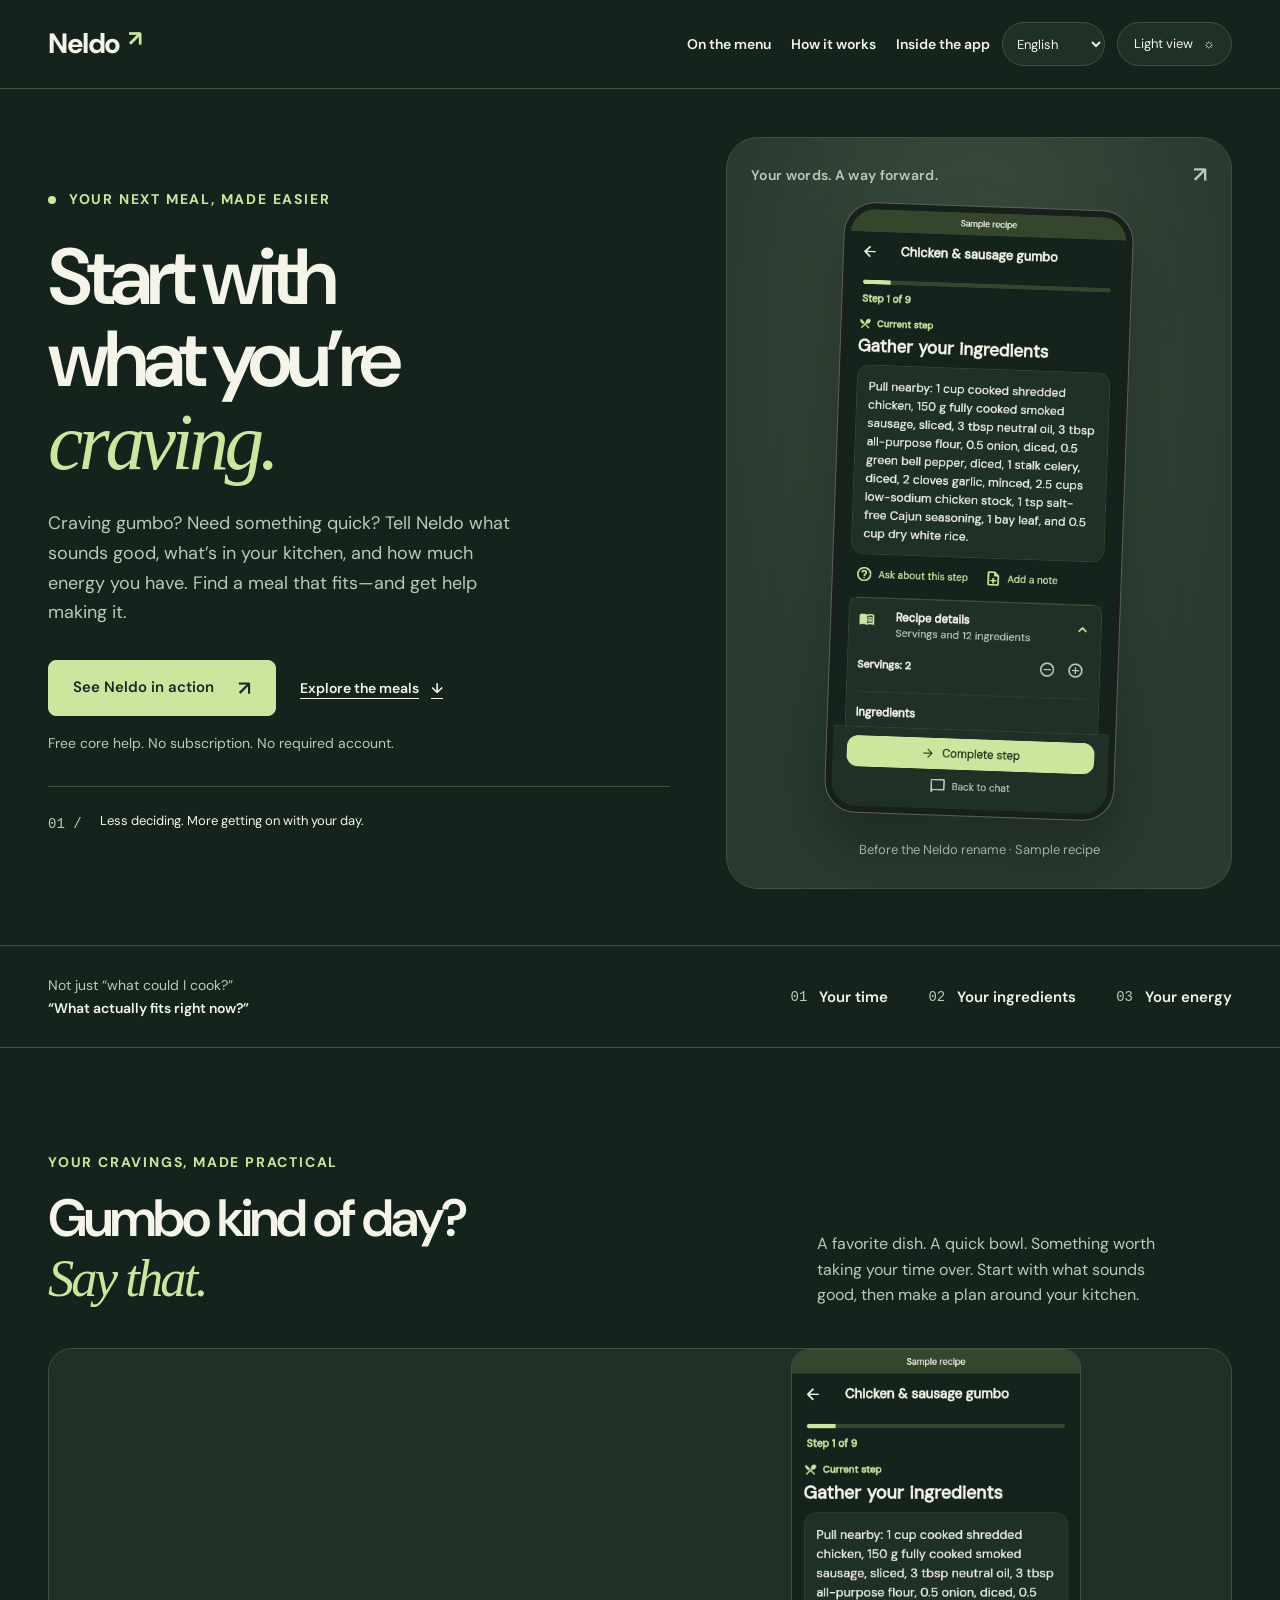
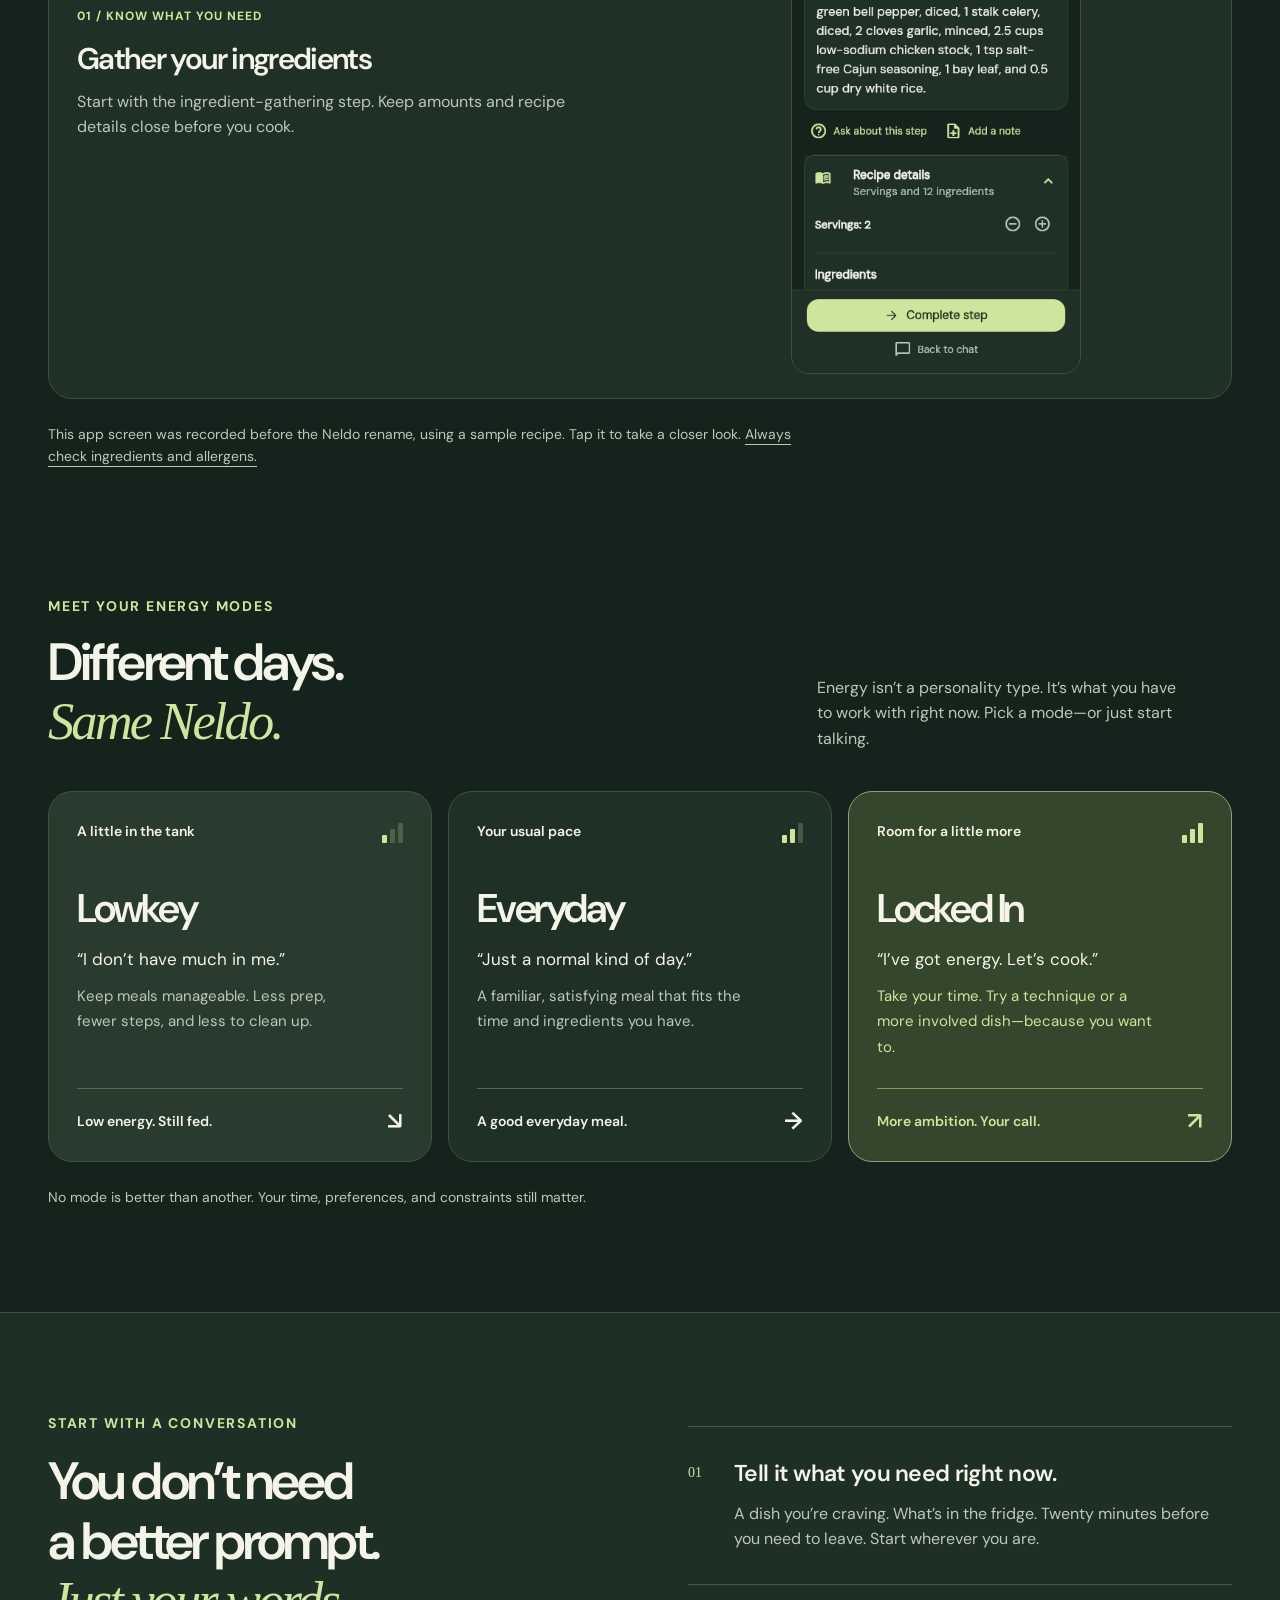
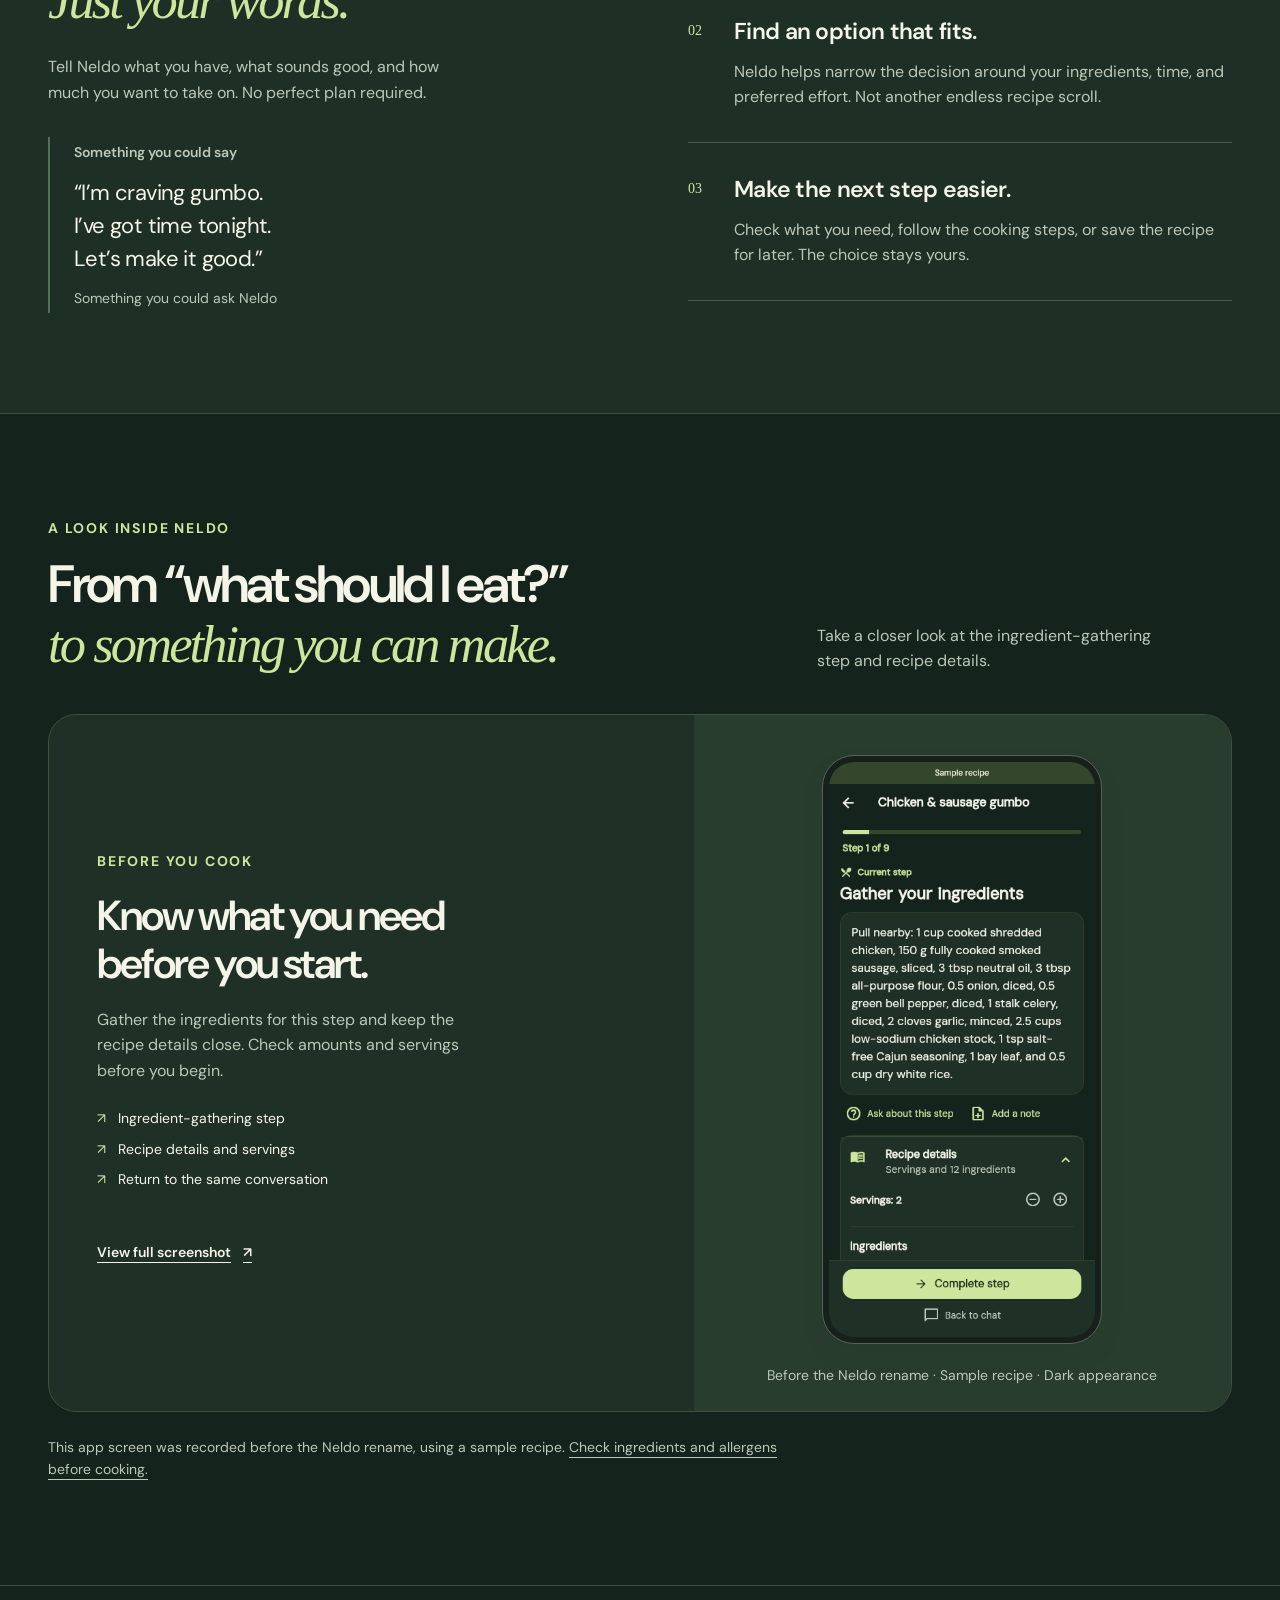
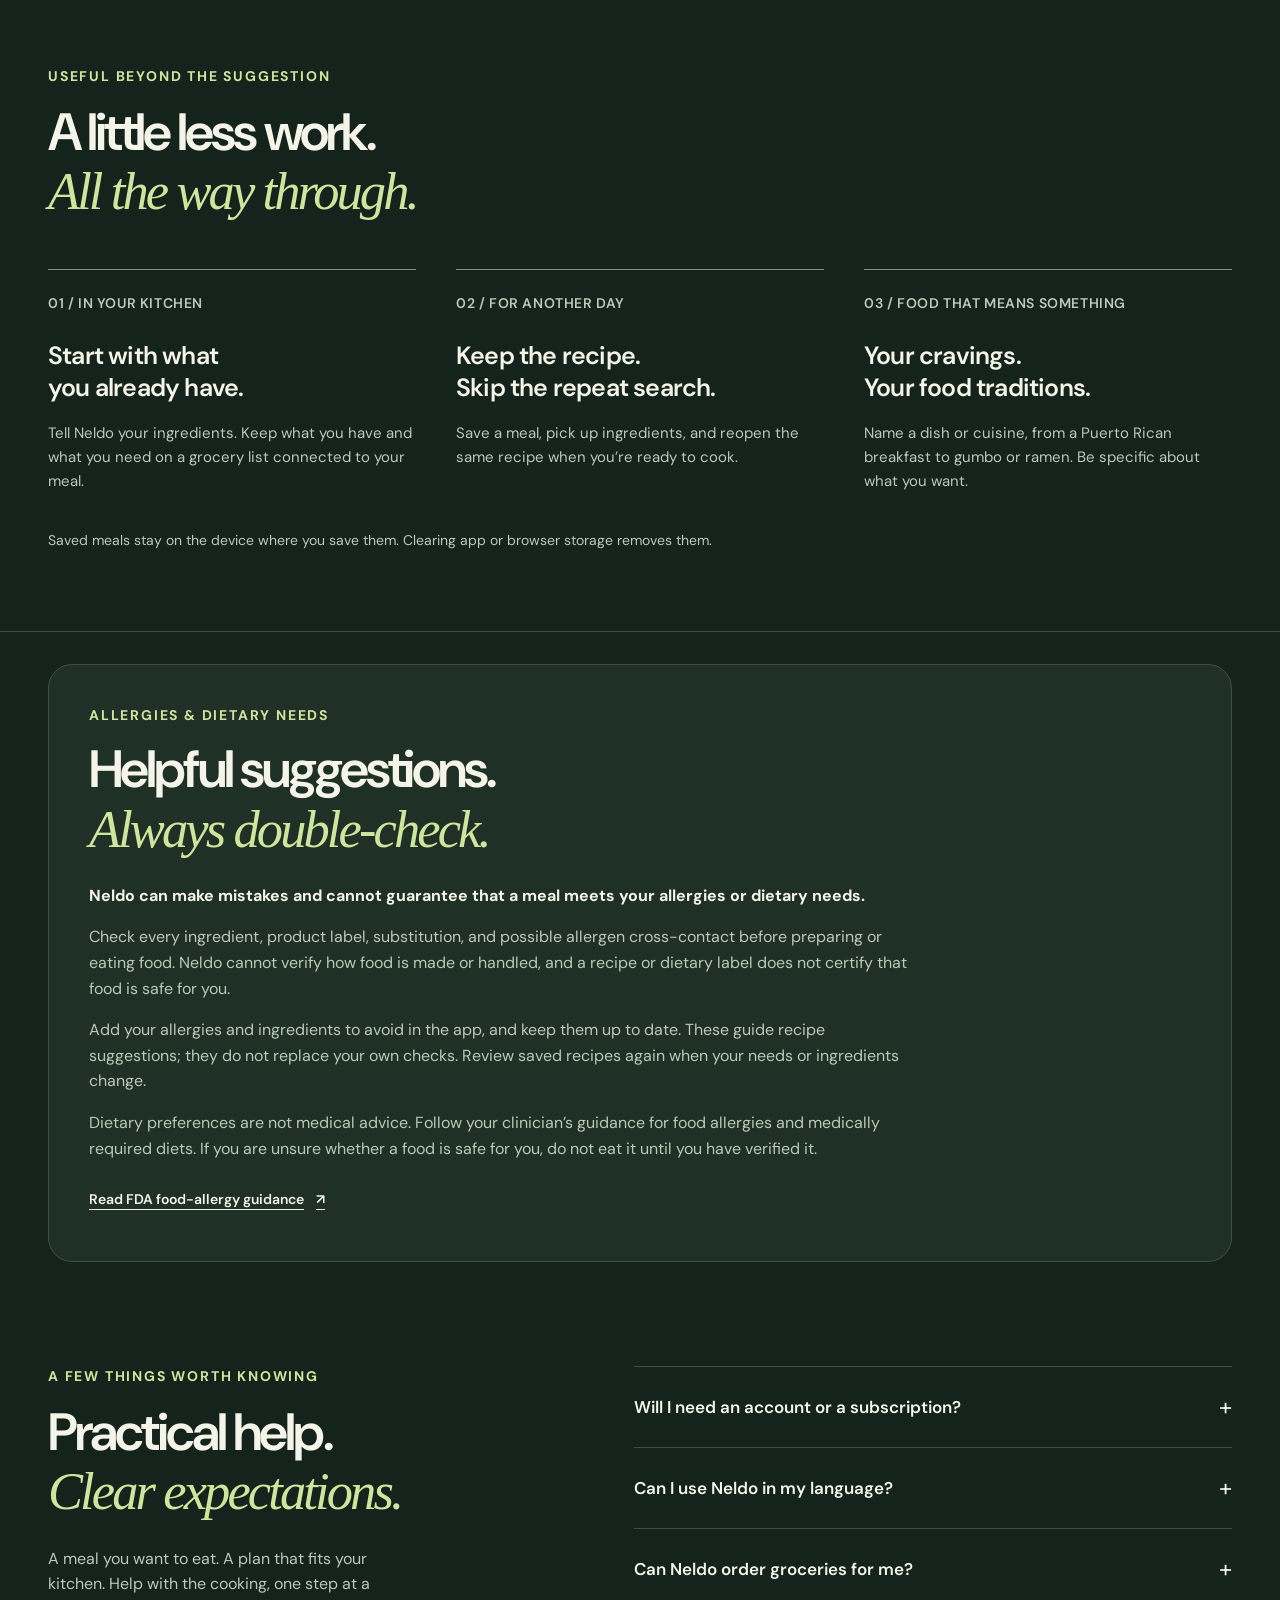
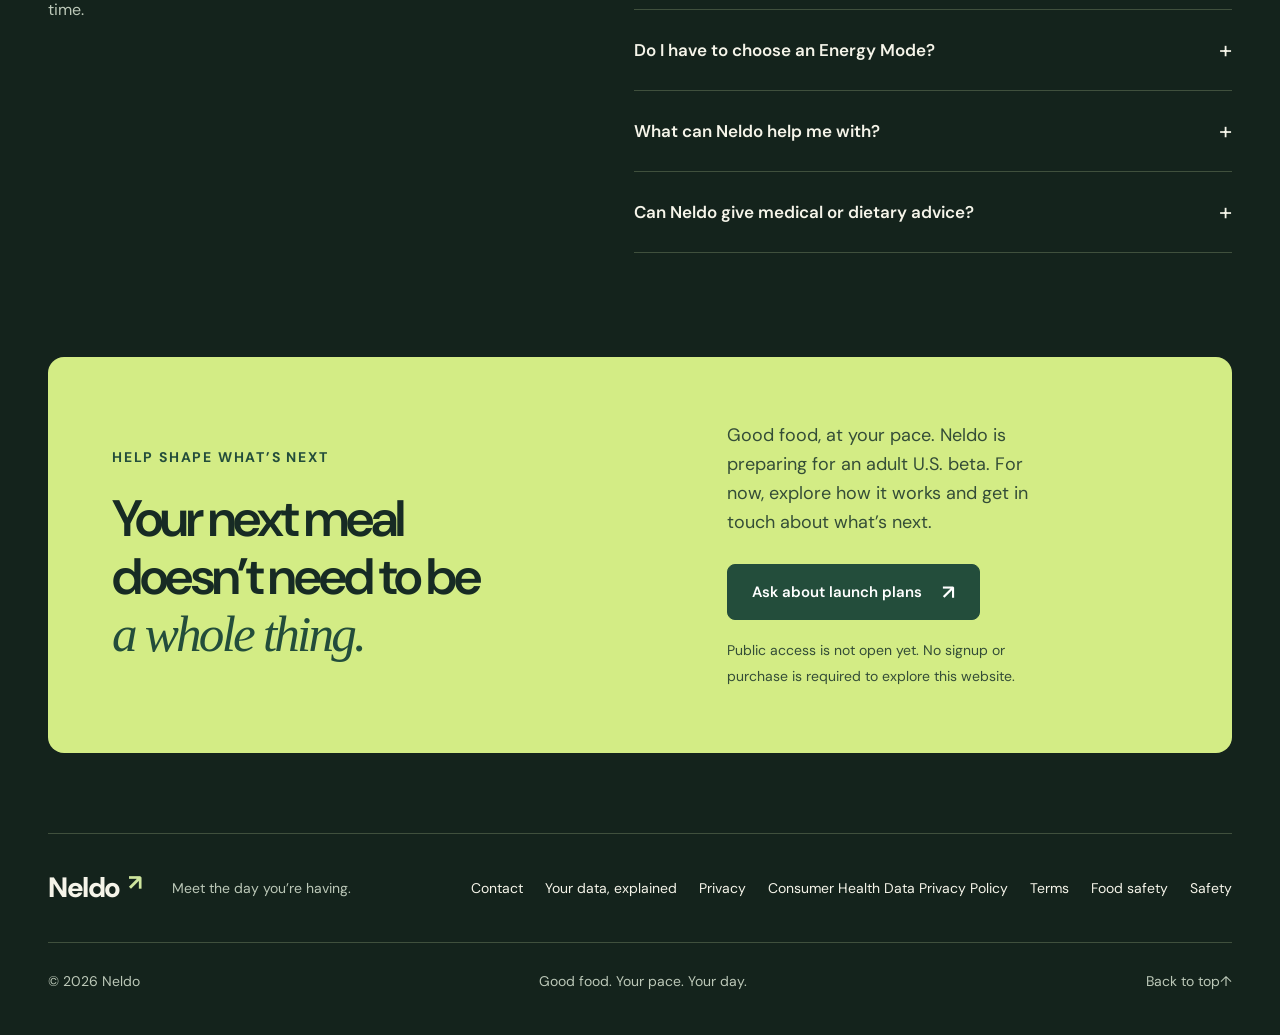
==== commit 2c9452a6: "Rebrand existing website to Neldo for hosting review" ====
--- a/index.html
+++ b/index.html
@@ -3,17 +3,17 @@
 <head>
   <meta charset="utf-8">
   <meta name="viewport" content="width=device-width, initial-scale=1">
-  <title>NAVU — Find your next meal</title>
-  <meta name="description" content="Decide what to eat, plan groceries, and cook with help from NAVU. Meals that fit your time, ingredients, and energy.">
+  <title>Neldo — Find your next meal</title>
+  <meta name="description" content="Decide what to eat, plan groceries, and cook with help from Neldo. Meals that fit your time, ingredients, and energy.">
   <meta name="theme-color" content="#14211b">
-  <meta property="og:title" content="NAVU — Find your next meal">
-  <meta property="og:description" content="Find a meal that fits your time, ingredients, and energy. Plan your groceries and cook with help from NAVU.">
-  <meta property="og:image" content="https://navu.life/icon-512.png">
-  <meta property="og:image:alt" content="NAVU app icon">
-  <meta property="og:url" content="https://navu.life/">
+  <meta property="og:title" content="Neldo — Find your next meal">
+  <meta property="og:description" content="Find a meal that fits your time, ingredients, and energy. Plan your groceries and cook with help from Neldo.">
+  <meta property="og:image" content="https://neldo.app/icon-512.png">
+  <meta property="og:image:alt" content="Neldo app icon">
+  <meta property="og:url" content="https://neldo.app/">
   <meta property="og:type" content="website">
   <meta name="twitter:card" content="summary">
-  <link rel="canonical" href="https://navu.life/">
+  <link rel="canonical" href="https://neldo.app/">
   <link rel="icon" type="image/png" href="favicon.png">
   <link rel="apple-touch-icon" href="icon-192.png">
   <link rel="stylesheet" href="website.css?v=20260909-2">
@@ -25,7 +25,7 @@
   <a class="skip-link" href="#main">Skip to content</a>
   <header class="site-header">
     <div class="container header-inner">
-      <a class="wordmark" href="index.html" aria-label="NAVU home">NAVU<span aria-hidden="true">↗</span></a>
+      <a class="wordmark" href="index.html" aria-label="Neldo home">Neldo<span aria-hidden="true">↗</span></a>
       <nav class="desktop-nav" aria-label="Main navigation">
         <a href="#meals">On the menu</a>
         <a href="#technology">How it works</a>
@@ -53,9 +53,9 @@
       <div class="hero-copy">
         <p class="eyebrow"><span class="small-mark" aria-hidden="true"></span> Your next meal, made easier</p>
         <h1 id="hero-heading">Start with<br>what you’re<br><em>craving.</em></h1>
-        <p class="hero-description">Craving gumbo? Need something quick? Tell NAVU what sounds good, what’s in your kitchen, and how much energy you have. Find a meal that fits—and get help making it.</p>
+        <p class="hero-description">Craving gumbo? Need something quick? Tell Neldo what sounds good, what’s in your kitchen, and how much energy you have. Find a meal that fits—and get help making it.</p>
         <div class="hero-actions">
-          <a class="button" href="#demo">See NAVU in action <span aria-hidden="true">↗</span></a>
+          <a class="button" href="#demo">See Neldo in action <span aria-hidden="true">↗</span></a>
           <a class="text-link" href="#meals">Explore the meals <span aria-hidden="true">↓</span></a>
         </div>
         <p class="access-note">Free core help. No subscription. No required account.</p>
@@ -64,9 +64,9 @@
       <figure class="hero-visual">
         <div class="visual-topline"><span>Your words. A way forward.</span><span aria-hidden="true">↗</span></div>
         <div class="phone-frame hero-phone">
-          <img src="assets/current/gumbo-chat-dark.png" data-hero-screen alt="Recorded NAVU conversation about chicken and sausage gumbo" fetchpriority="high">
-        </div>
-        <figcaption data-hero-caption>Recorded example · Sample recipe</figcaption>
+          <img src="assets/current/gumbo-recipe-dark.png" data-hero-screen alt="Ingredient-gathering step and recipe details recorded before the Neldo rename" fetchpriority="high">
+        </div>
+        <figcaption data-hero-caption>Before the Neldo rename · Sample recipe</figcaption>
       </figure>
     </section>
 
@@ -88,24 +88,16 @@
       </div>
       <div class="meal-gallery">
         <article class="meal-story">
-          <div class="meal-story-copy"><p class="eyebrow">01 / Something with soul</p><h3>Chicken &amp; sausage gumbo</h3><p>A dark roux, smoky sausage, and chicken. Some meals deserve a little time. Start with the dish you actually want.</p></div>
-          <a class="meal-capture" href="assets/current/gumbo-chat-dark.png" aria-label="View the full Chicken &amp; sausage gumbo app screenshot"><img src="assets/current/gumbo-chat-dark.png" width="390" height="844" alt="Recorded chicken and sausage gumbo conversation in NAVU" loading="lazy"></a>
-        </article>
-        <article class="meal-story">
-          <div class="meal-story-copy"><p class="eyebrow">02 / Know what you need</p><h3>Your recipe, ready</h3><p>Ingredients, amounts, and servings in one place. Check what you have before you start cooking.</p></div>
-          <a class="meal-capture" href="assets/current/gumbo-recipe-dark.png" aria-label="View the full recipe and ingredients screenshot"><img src="assets/current/gumbo-recipe-dark.png" width="390" height="844" alt="Recorded gumbo recipe and ingredients in NAVU" loading="lazy"></a>
-        </article>
-        <article class="meal-story">
-          <div class="meal-story-copy"><p class="eyebrow">03 / Bring it to the table</p><h3>Cook it together</h3><p>Keep the recipe close. Follow the steps and use a timer when the cooking needs your attention.</p></div>
-          <a class="meal-capture" href="assets/current/gumbo-cooking-dark.png" aria-label="View the full gumbo cooking steps screenshot"><img src="assets/current/gumbo-cooking-dark.png" width="390" height="844" alt="Recorded gumbo cooking step and timer in NAVU" loading="lazy"></a>
-        </article>
-      </div>
-      <p class="section-note">Recorded examples from NAVU, using sample recipes. Tap a screen to take a closer look. <a href="#food-safety">Always check ingredients and allergens.</a></p>
+          <div class="meal-story-copy"><p class="eyebrow">01 / Know what you need</p><h3>Gather your ingredients</h3><p>Start with the ingredient-gathering step. Keep amounts and recipe details close before you cook.</p></div>
+          <a class="meal-capture" href="assets/current/gumbo-recipe-dark.png" aria-label="View the full ingredient-gathering screenshot"><img src="assets/current/gumbo-recipe-dark.png" width="390" height="844" alt="Ingredient-gathering step and recipe details recorded before the Neldo rename" loading="lazy"></a>
+        </article>
+      </div>
+      <p class="section-note">This app screen was recorded before the Neldo rename, using a sample recipe. Tap it to take a closer look. <a href="#food-safety">Always check ingredients and allergens.</a></p>
     </section>
 
     <section class="section container energy-section" id="vibes" aria-labelledby="energy-heading">
       <div class="section-heading">
-        <div><p class="eyebrow">Meet your Energy Modes</p><h2 id="energy-heading">Different days.<br><em>Same NAVU.</em></h2></div>
+        <div><p class="eyebrow">Meet your Energy Modes</p><h2 id="energy-heading">Different days.<br><em>Same Neldo.</em></h2></div>
         <p>Energy isn’t a personality type. It’s what you have to work with right now. Pick a mode—or just start talking.</p>
       </div>
       <div class="energy-grid">
@@ -131,20 +123,6 @@
           <div class="mode-bottom"><span>More ambition. Your call.</span><span aria-hidden="true">↗</span></div>
         </article>
       </div>
-      <div class="mode-explorer" data-mode-explorer>
-        <div class="mode-explorer-copy">
-          <p class="eyebrow">A pace for right now</p>
-          <h3>Same chat.<br><em>Your kind of day.</em></h3>
-          <div class="mode-options" role="group" aria-label="Preview an energy mode" hidden>
-            <button type="button" data-mode="lowkey" aria-pressed="false">Lowkey</button>
-            <button type="button" data-mode="everyday" aria-pressed="true">Everyday</button>
-            <button type="button" data-mode="locked" aria-pressed="false">Locked In</button>
-          </div>
-          <div aria-live="polite" aria-atomic="true"><p class="mode-detail" data-mode-description>A familiar meal at your usual pace. Enough room to cook, without making it a project.</p></div>
-          <p class="section-note">See how each mode fits a different kind of day.</p>
-        </div>
-        <figure><div class="phone-frame mode-phone"><img data-mode-screen src="assets/current/home-dark.png" width="390" height="844" alt="Everyday selected on NAVU’s updated chat home" loading="lazy"></div><figcaption>Recorded app screen</figcaption></figure>
-      </div>
       <p class="section-note">No mode is better than another. Your time, preferences, and constraints still matter.</p>
     </section>
 
@@ -153,12 +131,12 @@
         <div class="how-intro">
           <p class="eyebrow">Start with a conversation</p>
           <h2 id="how-heading">You don’t need<br>a better prompt.<br><em>Just your words.</em></h2>
-          <p>Tell NAVU what you have, what sounds good, and how much you want to take on. No perfect plan required.</p>
-          <div class="prompt-example"><span class="example-label">Something you could say</span><blockquote>“I’m craving gumbo.<br>I’ve got time tonight.<br>Let’s make it good.”</blockquote><span class="example-caption">Something you could ask NAVU</span></div>
+          <p>Tell Neldo what you have, what sounds good, and how much you want to take on. No perfect plan required.</p>
+          <div class="prompt-example"><span class="example-label">Something you could say</span><blockquote>“I’m craving gumbo.<br>I’ve got time tonight.<br>Let’s make it good.”</blockquote><span class="example-caption">Something you could ask Neldo</span></div>
         </div>
         <ol class="how-steps">
           <li><span class="step-index">01</span><div><h3>Tell it what you need right now.</h3><p>A dish you’re craving. What’s in the fridge. Twenty minutes before you need to leave. Start wherever you are.</p></div></li>
-          <li><span class="step-index">02</span><div><h3>Find an option that fits.</h3><p>NAVU helps narrow the decision around your ingredients, time, and preferred effort. Not another endless recipe scroll.</p></div></li>
+          <li><span class="step-index">02</span><div><h3>Find an option that fits.</h3><p>Neldo helps narrow the decision around your ingredients, time, and preferred effort. Not another endless recipe scroll.</p></div></li>
           <li><span class="step-index">03</span><div><h3>Make the next step easier.</h3><p>Check what you need, follow the cooking steps, or save the recipe for later. The choice stays yours.</p></div></li>
         </ol>
       </div>
@@ -166,38 +144,32 @@
 
     <section class="section container" id="demo" aria-labelledby="demo-heading">
       <div class="section-heading">
-        <div><p class="eyebrow">A look inside NAVU</p><h2 id="demo-heading">From “what should I eat?”<br><em>to something you can make.</em></h2></div>
-        <p>From the first craving to the last cooking step. Take a closer look at your conversation, ingredients, and recipe.</p>
+        <div><p class="eyebrow">A look inside Neldo</p><h2 id="demo-heading">From “what should I eat?”<br><em>to something you can make.</em></h2></div>
+        <p>Take a closer look at the ingredient-gathering step and recipe details.</p>
       </div>
       <div class="product-tour" data-product-tour>
         <div class="tour-content">
-          <div class="tour-buttons" role="group" aria-label="Choose an app screenshot" hidden>
-            <button type="button" data-tour-tab="chat" aria-pressed="true">Chat</button>
-            <button type="button" data-tour-tab="meal" aria-pressed="false">Your meal</button>
-            <button type="button" data-tour-tab="recipe" aria-pressed="false">Recipe</button>
-            <button type="button" data-tour-tab="setup" aria-pressed="false">Cooking</button>
+          <div class="tour-text" aria-live="polite" aria-atomic="true">
+            <p class="eyebrow" data-tour-counter>Before you cook</p>
+            <h3 data-tour-title>Know what you need before you start.</h3>
+            <p data-tour-body>Gather the ingredients for this step and keep the recipe details close. Check amounts and servings before you begin.</p>
+            <ul class="tour-features" data-tour-features><li>Ingredient-gathering step</li><li>Recipe details and servings</li><li>Return to the same conversation</li></ul>
           </div>
-          <div class="tour-text" aria-live="polite" aria-atomic="true">
-            <p class="eyebrow" data-tour-counter>01 / 04 — Start anywhere</p>
-            <h3 data-tour-title>A little less deciding. A lot more doing.</h3>
-            <p data-tour-body>Breakfast, lunch, dinner, or something in between. Start with a craving, a few ingredients, or whatever energy you have.</p>
-            <ul class="tour-features" data-tour-features><li>Three modes, always within reach</li><li>Your conversation comes first</li><li>Meals and snacks, all day</li></ul>
-          </div>
-          <a class="text-link" data-tour-full href="assets/current/home-dark.png">View full screenshot <span aria-hidden="true">↗</span></a>
+          <a class="text-link" data-tour-full href="assets/current/gumbo-recipe-dark.png">View full screenshot <span aria-hidden="true">↗</span></a>
         </div>
         <figure class="tour-visual">
-          <div class="phone-frame tour-phone"><img data-tour-screen src="assets/current/home-dark.png" width="390" height="844" alt="NAVU chat home in dark mode with three energy selections" loading="lazy"></div>
-          <figcaption data-tour-caption>Recorded example · Dark appearance</figcaption>
+          <div class="phone-frame tour-phone"><img data-tour-screen src="assets/current/gumbo-recipe-dark.png" width="390" height="844" alt="Ingredient-gathering step and recipe details recorded before the Neldo rename" loading="lazy"></div>
+          <figcaption data-tour-caption>Before the Neldo rename · Dark appearance</figcaption>
         </figure>
       </div>
-      <p class="section-note">These recorded examples use sample recipes. <a href="#food-safety">Check ingredients and allergens before cooking.</a></p>
+      <p class="section-note">This app screen was recorded before the Neldo rename, using a sample recipe. <a href="#food-safety">Check ingredients and allergens before cooking.</a></p>
     </section>
 
     <section class="practical-section" aria-labelledby="practical-heading">
       <div class="container">
         <div class="section-heading"><div><p class="eyebrow">Useful beyond the suggestion</p><h2 id="practical-heading">A little less work.<br><em>All the way through.</em></h2></div></div>
         <div class="practical-grid">
-          <article id="grocery"><span class="feature-number">01 / In your kitchen</span><h3>Start with what<br>you already have.</h3><p>Tell NAVU your ingredients. Keep what you have and what you need on a grocery list connected to your meal.</p></article>
+          <article id="grocery"><span class="feature-number">01 / In your kitchen</span><h3>Start with what<br>you already have.</h3><p>Tell Neldo your ingredients. Keep what you have and what you need on a grocery list connected to your meal.</p></article>
           <article id="saved-meals"><span class="feature-number">02 / For another day</span><h3>Keep the recipe.<br>Skip the repeat search.</h3><p>Save a meal, pick up ingredients, and reopen the same recipe when you’re ready to cook.</p></article>
           <article id="regions"><span class="feature-number">03 / Food that means something</span><h3>Your cravings.<br>Your food traditions.</h3><p>Name a dish or cuisine, from a Puerto Rican breakfast to gumbo or ramen. Be specific about what you want.</p></article>
         </div>
@@ -208,8 +180,8 @@
     <section class="container food-safety-section" id="food-safety" aria-labelledby="food-safety-heading">
       <p class="eyebrow">Allergies & dietary needs</p>
       <h2 id="food-safety-heading">Helpful suggestions.<br><em>Always double-check.</em></h2>
-      <p><strong>NAVU can make mistakes and cannot guarantee that a meal meets your allergies or dietary needs.</strong></p>
-      <p>Check every ingredient, product label, substitution, and possible allergen cross-contact before preparing or eating food. NAVU cannot verify how food is made or handled, and a recipe or dietary label does not certify that food is safe for you.</p>
+      <p><strong>Neldo can make mistakes and cannot guarantee that a meal meets your allergies or dietary needs.</strong></p>
+      <p>Check every ingredient, product label, substitution, and possible allergen cross-contact before preparing or eating food. Neldo cannot verify how food is made or handled, and a recipe or dietary label does not certify that food is safe for you.</p>
       <p>Add your allergies and ingredients to avoid in the app, and keep them up to date. These guide recipe suggestions; they do not replace your own checks. Review saved recipes again when your needs or ingredients change.</p>
       <p>Dietary preferences are not medical advice. Follow your clinician’s guidance for food allergies and medically required diets. If you are unsure whether a food is safe for you, do not eat it until you have verified it.</p>
       <a class="text-link" href="https://www.fda.gov/food/nutrition-food-labeling-and-critical-foods/food-allergies">Read FDA food-allergy guidance <span aria-hidden="true">↗</span></a>
@@ -219,18 +191,18 @@
       <div><p class="eyebrow">A few things worth knowing</p><h2 id="faq-heading">Practical help.<br><em>Clear expectations.</em></h2><p class="faq-intro">A meal you want to eat. A plan that fits your kitchen. Help with the cooking, one step at a time.</p></div>
       <div class="faq-list">
         <details><summary>Will I need an account or a subscription?<span aria-hidden="true">+</span></summary><div class="faq-answer"><p>Core meal help is free, with no required account, subscription, or purchase. You can start without giving your name, email, or phone number.</p></div></details>
-        <details><summary>Can I use NAVU in my language?<span aria-hidden="true">+</span></summary><div class="faq-answer"><p>NAVU supports English, Spanish, and Portuguese. Choose your language in the app’s settings. You can also change this website’s language above.</p></div></details>
-        <details><summary>Can NAVU order groceries for me?<span aria-hidden="true">+</span></summary><div class="faq-answer"><p>Grocery lists help you plan what to buy for your meals. Checkout and delivery are not available here.</p></div></details>
+        <details><summary>Can I use Neldo in my language?<span aria-hidden="true">+</span></summary><div class="faq-answer"><p>Neldo supports English, Spanish, and Portuguese. Choose your language in the app’s settings. You can also change this website’s language above.</p></div></details>
+        <details><summary>Can Neldo order groceries for me?<span aria-hidden="true">+</span></summary><div class="faq-answer"><p>Grocery lists help you plan what to buy for your meals. Checkout and delivery are not available here.</p></div></details>
         <details><summary>Do I have to choose an Energy Mode?<span aria-hidden="true">+</span></summary><div class="faq-answer"><p>No. You can pick Lowkey, Everyday, or Locked In, or just describe what you need. A mode is a starting point—not a label for who you are.</p></div></details>
-        <details><summary>What can NAVU help me with?<span aria-hidden="true">+</span></summary><div class="faq-answer"><p>Deciding what to eat, finding a recipe that fits, planning groceries, and cooking with step-by-step help. Save meals you like so your next dinner is easier.</p></div></details>
-        <details id="safety"><summary>Can NAVU give medical or dietary advice?<span aria-hidden="true">+</span></summary><div class="faq-answer"><p>NAVU helps with meal ideas and cooking based on the preferences you share. It does not replace a dietitian or clinician. Follow professional guidance for food allergies and medically required diets.</p><p>NAVU is not a therapist, clinician, or crisis service. If you need urgent support in the U.S. or its territories, <a href="tel:988">call 988</a> or <a href="sms:988">text 988</a>. For immediate danger, call 911. Elsewhere, contact your local emergency or crisis service. <a href="https://988lifeline.org/get-help/">More about 988</a>.</p></div></details>
+        <details><summary>What can Neldo help me with?<span aria-hidden="true">+</span></summary><div class="faq-answer"><p>Deciding what to eat, finding a recipe that fits, planning groceries, and cooking with step-by-step help. Save meals you like so your next dinner is easier.</p></div></details>
+        <details id="safety"><summary>Can Neldo give medical or dietary advice?<span aria-hidden="true">+</span></summary><div class="faq-answer"><p>Neldo helps with meal ideas and cooking based on the preferences you share. It does not replace a dietitian or clinician. Follow professional guidance for food allergies and medically required diets.</p><p>Neldo is not a therapist, clinician, or crisis service. If you need urgent support in the U.S. or its territories, <a href="tel:988">call 988</a> or <a href="sms:988">text 988</a>. For immediate danger, call 911. Elsewhere, contact your local emergency or crisis service. <a href="https://988lifeline.org/get-help/">More about 988</a>.</p></div></details>
       </div>
     </section>
 
     <section class="container launch-section" id="phones" aria-labelledby="launch-heading">
       <div class="launch-card">
         <div><p class="eyebrow">Help shape what’s next</p><h2 id="launch-heading">Your next meal<br>doesn’t need to be<br><em>a whole thing.</em></h2></div>
-        <div class="launch-copy"><p>Good food, at your pace. NAVU is preparing for an adult U.S. beta. For now, explore how it works and get in touch about what’s next.</p><a class="button button-light" href="mailto:joseph.devteam@gmail.com?subject=NAVU%20launch%20question">Ask about launch plans <span aria-hidden="true">↗</span></a><p class="launch-note">Public access is not open yet. No signup or purchase is required to explore this website.</p></div>
+        <div class="launch-copy"><p>Good food, at your pace. Neldo is preparing for an adult U.S. beta. For now, explore how it works and get in touch about what’s next.</p><a class="button button-light" href="mailto:support@neldo.app?subject=Neldo%20launch%20question">Ask about launch plans <span aria-hidden="true">↗</span></a><p class="launch-note">Public access is not open yet. No signup or purchase is required to explore this website.</p></div>
       </div>
     </section>
   </main>
@@ -240,8 +212,8 @@
     <div class="screenshot-content"><img data-screenshot-image alt=""></div>
   </dialog>
   <footer class="site-footer container">
-    <div class="footer-top"><a class="wordmark" href="index.html" aria-label="NAVU home">NAVU<span aria-hidden="true">↗</span></a><p>Meet the day you’re having.</p><nav aria-label="Footer navigation"><a href="mailto:joseph.devteam@gmail.com?subject=NAVU%20question">Contact</a><a href="how-data-works.html">Your data, explained</a><a href="privacy.html">Privacy</a><a href="consumer-health-data.html">Consumer Health Data Privacy Policy</a><a href="terms.html">Terms</a><a href="#food-safety">Food safety</a><a href="#safety">Safety</a></nav></div>
-    <div class="footer-bottom"><p>© 2026 NAVU</p><p>Good food. Your pace. Your day.</p><a href="#main">Back to top <span aria-hidden="true">↑</span></a></div>
+    <div class="footer-top"><a class="wordmark" href="index.html" aria-label="Neldo home">Neldo<span aria-hidden="true">↗</span></a><p>Meet the day you’re having.</p><nav aria-label="Footer navigation"><a href="mailto:support@neldo.app?subject=Neldo%20question">Contact</a><a href="how-data-works.html">Your data, explained</a><a href="privacy.html">Privacy</a><a href="consumer-health-data.html">Consumer Health Data Privacy Policy</a><a href="terms.html">Terms</a><a href="#food-safety">Food safety</a><a href="#safety">Safety</a></nav></div>
+    <div class="footer-bottom"><p>© 2026 Neldo</p><p>Good food. Your pace. Your day.</p><a href="#main">Back to top <span aria-hidden="true">↑</span></a></div>
   </footer>
 </body>
 </html>
--- a/website.css
+++ b/website.css
@@ -1,4 +1,4 @@
-/* NAVU marketing site. Deliberately isolated from the legacy stylesheet. */
+/* Neldo marketing site. Deliberately isolated from the legacy stylesheet. */
 .screenshot-open{overflow:hidden}
 .screenshot-viewer{padding:0;border:1px solid var(--line);border-radius:18px;background:var(--paper);color:var(--ink);width:min(650px,calc(100% - 24px));max-height:92dvh;overflow:auto}
 .screenshot-viewer::backdrop{background:#000b}
@@ -6,8 +6,8 @@
 .screenshot-toolbar button{min-height:44px;padding:8px 16px;border:1px solid var(--line);border-radius:8px;background:var(--surface);color:var(--ink);cursor:pointer}
 .screenshot-content{padding:16px;display:flex;justify-content:center}
 .screenshot-content img{width:auto;max-width:100%;height:auto;max-height:none;border-radius:8px}
-.meal-gallery{display:grid;grid-template-columns:repeat(3,minmax(0,1fr));gap:24px}
-.meal-story{min-width:0;border:1px solid var(--line);border-radius:24px;background:var(--surface);overflow:hidden;display:flex;flex-direction:column}
+.meal-gallery{display:grid;grid-template-columns:minmax(0,1fr);gap:24px}
+.meal-story{min-width:0;border:1px solid var(--line);border-radius:24px;background:var(--surface);overflow:hidden;display:grid;grid-template-columns:minmax(0,1fr) minmax(0,1fr);align-items:center}
 .meal-story-copy{padding:28px}
 .meal-story-copy .eyebrow{font-size:12px;letter-spacing:1px}
 .meal-story h3{font-size:30px;line-height:1.2;margin:16px 0 12px}
--- a/refresh.css
+++ b/refresh.css
@@ -1,4 +1,4 @@
-/* Current app colors on navu.life's existing layout. Legal pages do not load this file. */
+/* Current app colors on neldo.app's existing layout. Legal pages do not load this file. */
 :root{--paper:#f7f5ef;--surface:#fffefb;--ink:#172b24;--muted:#556258;--line:#dddfd3;--green:#234d3c;--accent:#e1edbd;--sage:#eeebdd}
 :root[data-theme="dark"]{--paper:#14231c;--surface:#1f3026;--ink:#f5f4e9;--muted:#bcc8b8;--line:#40503d;--green:#cee59d;--accent:#cee59d;--sage:#293b2f}
 .sr-only{position:absolute;width:1px;height:1px;margin:-1px;padding:0;overflow:hidden;clip-path:inset(50%);white-space:nowrap;border:0}
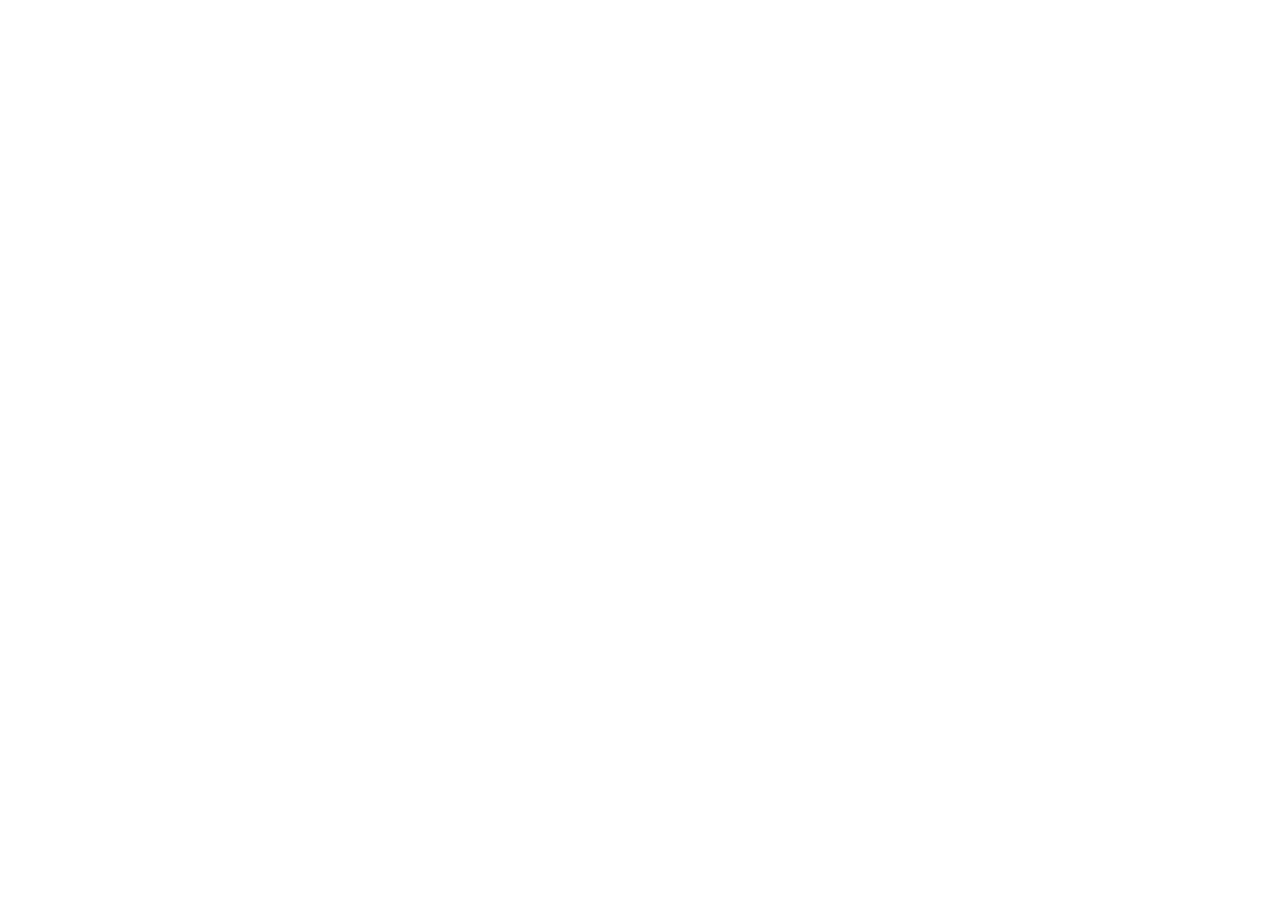
==== commit 0f0f9fcf: "Redirect navu.life to neldo.app NAVU is now NELDO. Every page forwards to the same page on neldo.app" ====
--- a/index.html
+++ b/index.html
@@ -1,219 +1,16 @@
-<!DOCTYPE html>
-<html lang="en" data-theme="dark">
-<head>
-  <meta charset="utf-8">
-  <meta name="viewport" content="width=device-width, initial-scale=1">
-  <title>Neldo — Find your next meal</title>
-  <meta name="description" content="Decide what to eat, plan groceries, and cook with help from Neldo. Meals that fit your time, ingredients, and energy.">
-  <meta name="theme-color" content="#14211b">
-  <meta property="og:title" content="Neldo — Find your next meal">
-  <meta property="og:description" content="Find a meal that fits your time, ingredients, and energy. Plan your groceries and cook with help from Neldo.">
-  <meta property="og:image" content="https://neldo.app/icon-512.png">
-  <meta property="og:image:alt" content="Neldo app icon">
-  <meta property="og:url" content="https://neldo.app/">
-  <meta property="og:type" content="website">
-  <meta name="twitter:card" content="summary">
-  <link rel="canonical" href="https://neldo.app/">
-  <link rel="icon" type="image/png" href="favicon.png">
-  <link rel="apple-touch-icon" href="icon-192.png">
-  <link rel="stylesheet" href="website.css?v=20260909-2">
-  <link rel="stylesheet" href="refresh.css">
-  <script src="website.js?v=20260927" defer></script>
-  <script src="languages.js" defer></script>
-</head>
-<body>
-  <a class="skip-link" href="#main">Skip to content</a>
-  <header class="site-header">
-    <div class="container header-inner">
-      <a class="wordmark" href="index.html" aria-label="Neldo home">Neldo<span aria-hidden="true">↗</span></a>
-      <nav class="desktop-nav" aria-label="Main navigation">
-        <a href="#meals">On the menu</a>
-        <a href="#technology">How it works</a>
-        <a href="#demo">Inside the app</a>
-      </nav>
-      <a class="button button-small header-cta" href="#phones">About the launch <span aria-hidden="true">↗</span></a>
-      <label class="language-control"><span class="sr-only">Website language</span><select id="language"><option value="en">English</option><option value="es">Español</option><option value="pt">Português</option></select></label>
-      <button class="theme-toggle" type="button" aria-label="Switch to light appearance" data-theme-toggle hidden>Light view <span aria-hidden="true">☼</span></button>
-      <details class="mobile-menu">
-        <summary aria-label="Navigation menu">Menu <span aria-hidden="true">+</span></summary>
-        <nav aria-label="Mobile navigation">
-          <a href="#meals">On the menu</a>
-          <a href="#technology">How it works</a>
-          <a href="#demo">Inside the app</a>
-          <a href="#phones">Launch plans</a>
-          <a href="how-data-works.html">Your data, explained</a>
-          <a href="privacy.html">Privacy</a><a href="consumer-health-data.html">Consumer Health Data Privacy Policy</a><a href="terms.html">Terms</a>
-        </nav>
-      </details>
-    </div>
-  </header>
-
-  <main id="main" tabindex="-1">
-    <section class="hero container" aria-labelledby="hero-heading">
-      <div class="hero-copy">
-        <p class="eyebrow"><span class="small-mark" aria-hidden="true"></span> Your next meal, made easier</p>
-        <h1 id="hero-heading">Start with<br>what you’re<br><em>craving.</em></h1>
-        <p class="hero-description">Craving gumbo? Need something quick? Tell Neldo what sounds good, what’s in your kitchen, and how much energy you have. Find a meal that fits—and get help making it.</p>
-        <div class="hero-actions">
-          <a class="button" href="#demo">See Neldo in action <span aria-hidden="true">↗</span></a>
-          <a class="text-link" href="#meals">Explore the meals <span aria-hidden="true">↓</span></a>
-        </div>
-        <p class="access-note">Free core help. No subscription. No required account.</p>
-        <div class="hero-principle"><span aria-hidden="true">01 /</span> Less deciding. More getting on with your day.</div>
-      </div>
-      <figure class="hero-visual">
-        <div class="visual-topline"><span>Your words. A way forward.</span><span aria-hidden="true">↗</span></div>
-        <div class="phone-frame hero-phone">
-          <img src="assets/current/gumbo-recipe-dark.png" data-hero-screen alt="Ingredient-gathering step and recipe details recorded before the Neldo rename" fetchpriority="high">
-        </div>
-        <figcaption data-hero-caption>Before the Neldo rename · Sample recipe</figcaption>
-      </figure>
-    </section>
-
-    <div class="fit-strip">
-      <div class="container fit-inner">
-        <p>Not just “what could I cook?”<br><strong>“What actually fits right now?”</strong></p>
-        <ul aria-label="What goes into a meal decision">
-          <li><span aria-hidden="true">01</span> Your time</li>
-          <li><span aria-hidden="true">02</span> Your ingredients</li>
-          <li><span aria-hidden="true">03</span> Your energy</li>
-        </ul>
-      </div>
-    </div>
-
-    <section class="section container meal-showcase" id="meals" aria-labelledby="meals-heading">
-      <div class="section-heading">
-        <div><p class="eyebrow">Your cravings, made practical</p><h2 id="meals-heading">Gumbo kind of day?<br><em>Say that.</em></h2></div>
-        <p>A favorite dish. A quick bowl. Something worth taking your time over. Start with what sounds good, then make a plan around your kitchen.</p>
-      </div>
-      <div class="meal-gallery">
-        <article class="meal-story">
-          <div class="meal-story-copy"><p class="eyebrow">01 / Know what you need</p><h3>Gather your ingredients</h3><p>Start with the ingredient-gathering step. Keep amounts and recipe details close before you cook.</p></div>
-          <a class="meal-capture" href="assets/current/gumbo-recipe-dark.png" aria-label="View the full ingredient-gathering screenshot"><img src="assets/current/gumbo-recipe-dark.png" width="390" height="844" alt="Ingredient-gathering step and recipe details recorded before the Neldo rename" loading="lazy"></a>
-        </article>
-      </div>
-      <p class="section-note">This app screen was recorded before the Neldo rename, using a sample recipe. Tap it to take a closer look. <a href="#food-safety">Always check ingredients and allergens.</a></p>
-    </section>
-
-    <section class="section container energy-section" id="vibes" aria-labelledby="energy-heading">
-      <div class="section-heading">
-        <div><p class="eyebrow">Meet your Energy Modes</p><h2 id="energy-heading">Different days.<br><em>Same Neldo.</em></h2></div>
-        <p>Energy isn’t a personality type. It’s what you have to work with right now. Pick a mode—or just start talking.</p>
-      </div>
-      <div class="energy-grid">
-        <article class="energy-card lowkey">
-          <div class="mode-top"><span class="mode-level">A little in the tank</span><span class="energy-meter" aria-hidden="true"><i></i><i></i><i></i></span></div>
-          <h3>Lowkey</h3>
-          <p class="mode-quote">“I don’t have much in me.”</p>
-          <p>Keep meals manageable. Less prep, fewer steps, and less to clean up.</p>
-          <div class="mode-bottom"><span>Low energy. Still fed.</span><span aria-hidden="true">↘</span></div>
-        </article>
-        <article class="energy-card everyday">
-          <div class="mode-top"><span class="mode-level">Your usual pace</span><span class="energy-meter" aria-hidden="true"><i></i><i></i><i></i></span></div>
-          <h3>Everyday</h3>
-          <p class="mode-quote">“Just a normal kind of day.”</p>
-          <p>A familiar, satisfying meal that fits the time and ingredients you have.</p>
-          <div class="mode-bottom"><span>A good everyday meal.</span><span aria-hidden="true">→</span></div>
-        </article>
-        <article class="energy-card locked">
-          <div class="mode-top"><span class="mode-level">Room for a little more</span><span class="energy-meter" aria-hidden="true"><i></i><i></i><i></i></span></div>
-          <h3>Locked In</h3>
-          <p class="mode-quote">“I’ve got energy. Let’s cook.”</p>
-          <p>Take your time. Try a technique or a more involved dish—because you want to.</p>
-          <div class="mode-bottom"><span>More ambition. Your call.</span><span aria-hidden="true">↗</span></div>
-        </article>
-      </div>
-      <p class="section-note">No mode is better than another. Your time, preferences, and constraints still matter.</p>
-    </section>
-
-    <section class="how-section" id="technology" aria-labelledby="how-heading">
-      <div class="container how-layout">
-        <div class="how-intro">
-          <p class="eyebrow">Start with a conversation</p>
-          <h2 id="how-heading">You don’t need<br>a better prompt.<br><em>Just your words.</em></h2>
-          <p>Tell Neldo what you have, what sounds good, and how much you want to take on. No perfect plan required.</p>
-          <div class="prompt-example"><span class="example-label">Something you could say</span><blockquote>“I’m craving gumbo.<br>I’ve got time tonight.<br>Let’s make it good.”</blockquote><span class="example-caption">Something you could ask Neldo</span></div>
-        </div>
-        <ol class="how-steps">
-          <li><span class="step-index">01</span><div><h3>Tell it what you need right now.</h3><p>A dish you’re craving. What’s in the fridge. Twenty minutes before you need to leave. Start wherever you are.</p></div></li>
-          <li><span class="step-index">02</span><div><h3>Find an option that fits.</h3><p>Neldo helps narrow the decision around your ingredients, time, and preferred effort. Not another endless recipe scroll.</p></div></li>
-          <li><span class="step-index">03</span><div><h3>Make the next step easier.</h3><p>Check what you need, follow the cooking steps, or save the recipe for later. The choice stays yours.</p></div></li>
-        </ol>
-      </div>
-    </section>
-
-    <section class="section container" id="demo" aria-labelledby="demo-heading">
-      <div class="section-heading">
-        <div><p class="eyebrow">A look inside Neldo</p><h2 id="demo-heading">From “what should I eat?”<br><em>to something you can make.</em></h2></div>
-        <p>Take a closer look at the ingredient-gathering step and recipe details.</p>
-      </div>
-      <div class="product-tour" data-product-tour>
-        <div class="tour-content">
-          <div class="tour-text" aria-live="polite" aria-atomic="true">
-            <p class="eyebrow" data-tour-counter>Before you cook</p>
-            <h3 data-tour-title>Know what you need before you start.</h3>
-            <p data-tour-body>Gather the ingredients for this step and keep the recipe details close. Check amounts and servings before you begin.</p>
-            <ul class="tour-features" data-tour-features><li>Ingredient-gathering step</li><li>Recipe details and servings</li><li>Return to the same conversation</li></ul>
-          </div>
-          <a class="text-link" data-tour-full href="assets/current/gumbo-recipe-dark.png">View full screenshot <span aria-hidden="true">↗</span></a>
-        </div>
-        <figure class="tour-visual">
-          <div class="phone-frame tour-phone"><img data-tour-screen src="assets/current/gumbo-recipe-dark.png" width="390" height="844" alt="Ingredient-gathering step and recipe details recorded before the Neldo rename" loading="lazy"></div>
-          <figcaption data-tour-caption>Before the Neldo rename · Dark appearance</figcaption>
-        </figure>
-      </div>
-      <p class="section-note">This app screen was recorded before the Neldo rename, using a sample recipe. <a href="#food-safety">Check ingredients and allergens before cooking.</a></p>
-    </section>
-
-    <section class="practical-section" aria-labelledby="practical-heading">
-      <div class="container">
-        <div class="section-heading"><div><p class="eyebrow">Useful beyond the suggestion</p><h2 id="practical-heading">A little less work.<br><em>All the way through.</em></h2></div></div>
-        <div class="practical-grid">
-          <article id="grocery"><span class="feature-number">01 / In your kitchen</span><h3>Start with what<br>you already have.</h3><p>Tell Neldo your ingredients. Keep what you have and what you need on a grocery list connected to your meal.</p></article>
-          <article id="saved-meals"><span class="feature-number">02 / For another day</span><h3>Keep the recipe.<br>Skip the repeat search.</h3><p>Save a meal, pick up ingredients, and reopen the same recipe when you’re ready to cook.</p></article>
-          <article id="regions"><span class="feature-number">03 / Food that means something</span><h3>Your cravings.<br>Your food traditions.</h3><p>Name a dish or cuisine, from a Puerto Rican breakfast to gumbo or ramen. Be specific about what you want.</p></article>
-        </div>
-        <p class="section-note">Saved meals stay on the device where you save them. Clearing app or browser storage removes them.</p>
-      </div>
-    </section>
-
-    <section class="container food-safety-section" id="food-safety" aria-labelledby="food-safety-heading">
-      <p class="eyebrow">Allergies & dietary needs</p>
-      <h2 id="food-safety-heading">Helpful suggestions.<br><em>Always double-check.</em></h2>
-      <p><strong>Neldo can make mistakes and cannot guarantee that a meal meets your allergies or dietary needs.</strong></p>
-      <p>Check every ingredient, product label, substitution, and possible allergen cross-contact before preparing or eating food. Neldo cannot verify how food is made or handled, and a recipe or dietary label does not certify that food is safe for you.</p>
-      <p>Add your allergies and ingredients to avoid in the app, and keep them up to date. These guide recipe suggestions; they do not replace your own checks. Review saved recipes again when your needs or ingredients change.</p>
-      <p>Dietary preferences are not medical advice. Follow your clinician’s guidance for food allergies and medically required diets. If you are unsure whether a food is safe for you, do not eat it until you have verified it.</p>
-      <a class="text-link" href="https://www.fda.gov/food/nutrition-food-labeling-and-critical-foods/food-allergies">Read FDA food-allergy guidance <span aria-hidden="true">↗</span></a>
-    </section>
-
-    <section class="section container faq-layout" id="free" aria-labelledby="faq-heading">
-      <div><p class="eyebrow">A few things worth knowing</p><h2 id="faq-heading">Practical help.<br><em>Clear expectations.</em></h2><p class="faq-intro">A meal you want to eat. A plan that fits your kitchen. Help with the cooking, one step at a time.</p></div>
-      <div class="faq-list">
-        <details><summary>Will I need an account or a subscription?<span aria-hidden="true">+</span></summary><div class="faq-answer"><p>Core meal help is free, with no required account, subscription, or purchase. You can start without giving your name, email, or phone number.</p></div></details>
-        <details><summary>Can I use Neldo in my language?<span aria-hidden="true">+</span></summary><div class="faq-answer"><p>Neldo supports English, Spanish, and Portuguese. Choose your language in the app’s settings. You can also change this website’s language above.</p></div></details>
-        <details><summary>Can Neldo order groceries for me?<span aria-hidden="true">+</span></summary><div class="faq-answer"><p>Grocery lists help you plan what to buy for your meals. Checkout and delivery are not available here.</p></div></details>
-        <details><summary>Do I have to choose an Energy Mode?<span aria-hidden="true">+</span></summary><div class="faq-answer"><p>No. You can pick Lowkey, Everyday, or Locked In, or just describe what you need. A mode is a starting point—not a label for who you are.</p></div></details>
-        <details><summary>What can Neldo help me with?<span aria-hidden="true">+</span></summary><div class="faq-answer"><p>Deciding what to eat, finding a recipe that fits, planning groceries, and cooking with step-by-step help. Save meals you like so your next dinner is easier.</p></div></details>
-        <details id="safety"><summary>Can Neldo give medical or dietary advice?<span aria-hidden="true">+</span></summary><div class="faq-answer"><p>Neldo helps with meal ideas and cooking based on the preferences you share. It does not replace a dietitian or clinician. Follow professional guidance for food allergies and medically required diets.</p><p>Neldo is not a therapist, clinician, or crisis service. If you need urgent support in the U.S. or its territories, <a href="tel:988">call 988</a> or <a href="sms:988">text 988</a>. For immediate danger, call 911. Elsewhere, contact your local emergency or crisis service. <a href="https://988lifeline.org/get-help/">More about 988</a>.</p></div></details>
-      </div>
-    </section>
-
-    <section class="container launch-section" id="phones" aria-labelledby="launch-heading">
-      <div class="launch-card">
-        <div><p class="eyebrow">Help shape what’s next</p><h2 id="launch-heading">Your next meal<br>doesn’t need to be<br><em>a whole thing.</em></h2></div>
-        <div class="launch-copy"><p>Good food, at your pace. Neldo is preparing for an adult U.S. beta. For now, explore how it works and get in touch about what’s next.</p><a class="button button-light" href="mailto:support@neldo.app?subject=Neldo%20launch%20question">Ask about launch plans <span aria-hidden="true">↗</span></a><p class="launch-note">Public access is not open yet. No signup or purchase is required to explore this website.</p></div>
-      </div>
-    </section>
-  </main>
-
-  <dialog class="screenshot-viewer" aria-label="Screenshot preview" data-screenshot-viewer>
-    <div class="screenshot-toolbar"><span>Screenshot preview</span><button type="button" data-screenshot-close autofocus aria-label="Close screenshot">Close <span aria-hidden="true">×</span></button></div>
-    <div class="screenshot-content"><img data-screenshot-image alt=""></div>
-  </dialog>
-  <footer class="site-footer container">
-    <div class="footer-top"><a class="wordmark" href="index.html" aria-label="Neldo home">Neldo<span aria-hidden="true">↗</span></a><p>Meet the day you’re having.</p><nav aria-label="Footer navigation"><a href="mailto:support@neldo.app?subject=Neldo%20question">Contact</a><a href="how-data-works.html">Your data, explained</a><a href="privacy.html">Privacy</a><a href="consumer-health-data.html">Consumer Health Data Privacy Policy</a><a href="terms.html">Terms</a><a href="#food-safety">Food safety</a><a href="#safety">Safety</a></nav></div>
-    <div class="footer-bottom"><p>© 2026 Neldo</p><p>Good food. Your pace. Your day.</p><a href="#main">Back to top <span aria-hidden="true">↑</span></a></div>
-  </footer>
-</body>
-</html>
+<!DOCTYPE html>
+<html lang="en">
+<head>
+  <meta charset="utf-8">
+  <meta name="viewport" content="width=device-width, initial-scale=1">
+  <title>NAVU is now NELDO</title>
+  <meta name="robots" content="noindex">
+  <link rel="canonical" href="https://neldo.app/">
+  <meta http-equiv="refresh" content="0; url=https://neldo.app/">
+  <script>location.replace('https://neldo.app/' + location.search + location.hash);</script>
+  <style>body{font-family:Arial,Helvetica,sans-serif;background:#14211b;color:#f1f3e9;display:grid;place-items:center;min-height:100vh;margin:0;padding:16px;text-align:center}a{color:#d3ec85}</style>
+</head>
+<body>
+  <p>NAVU is now <strong>NELDO</strong>. Taking you to <a href="https://neldo.app/">neldo.app</a>…</p>
+</body>
+</html>
